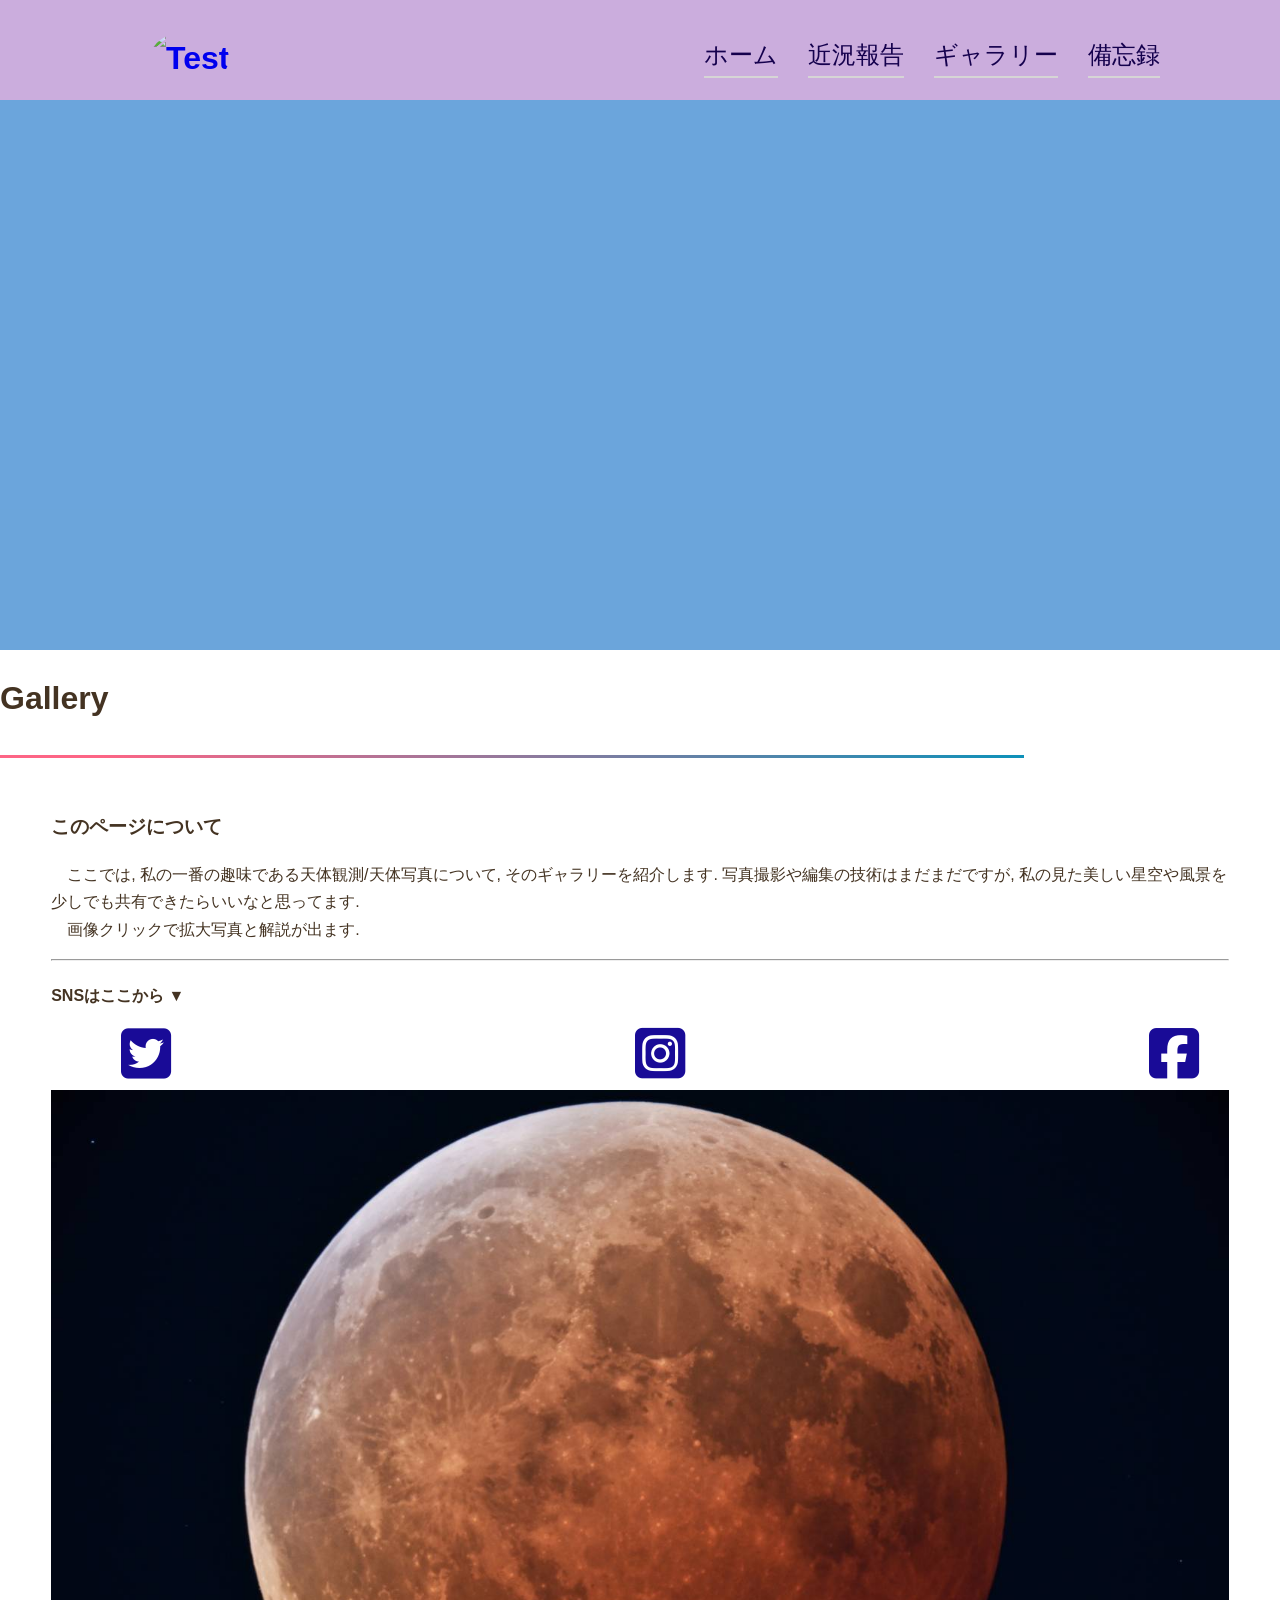
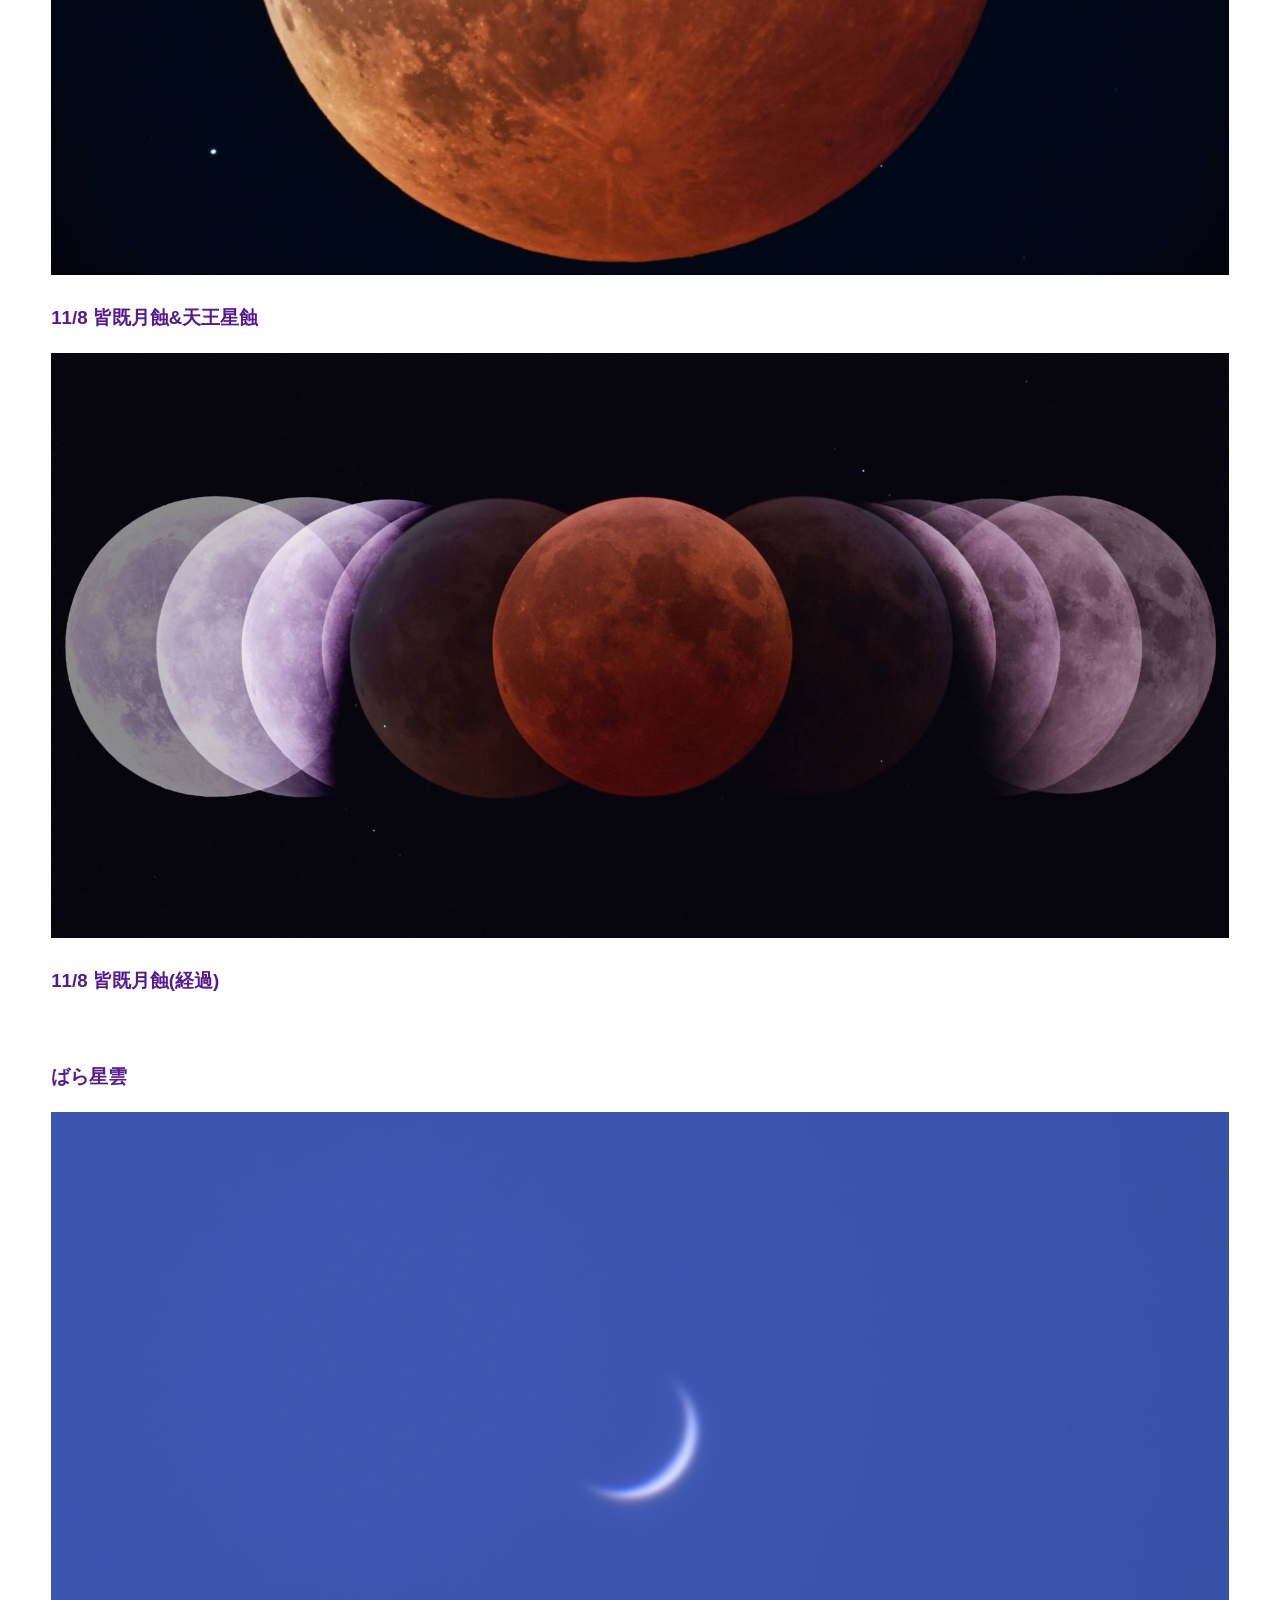
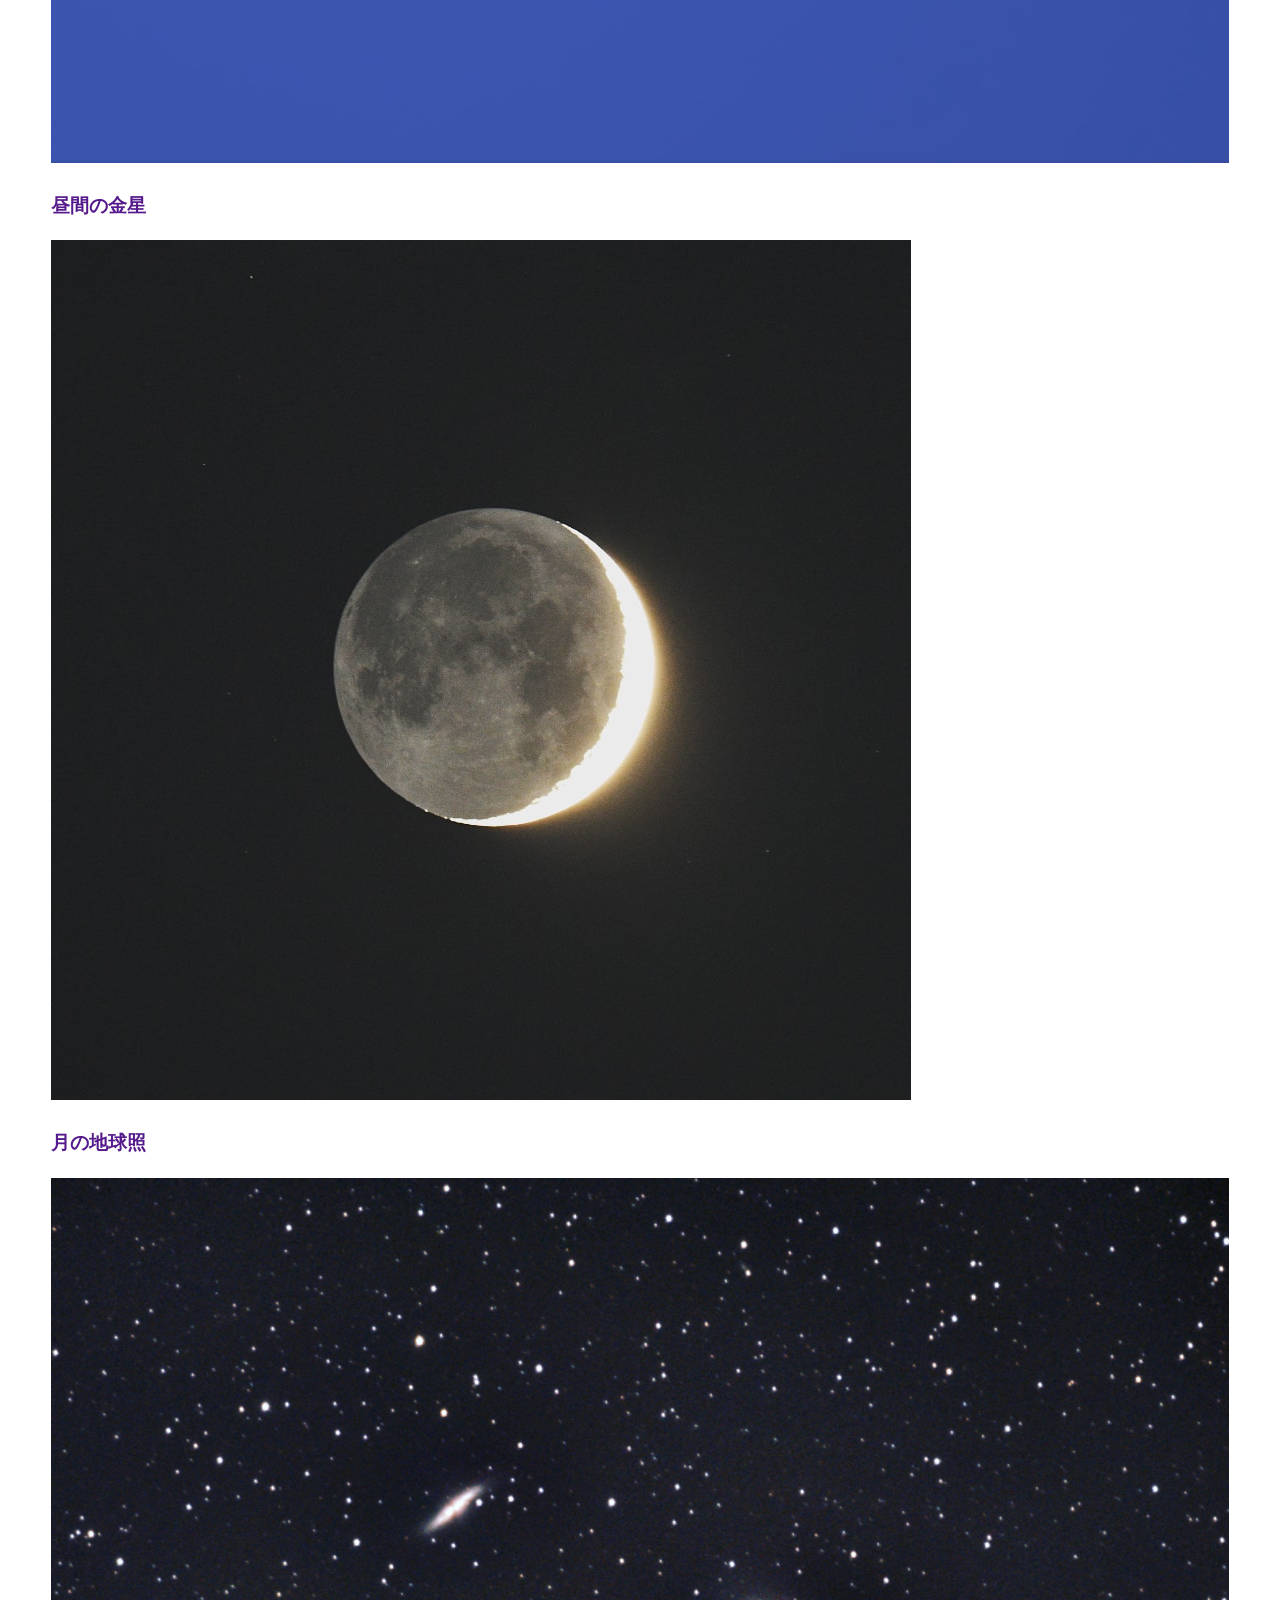
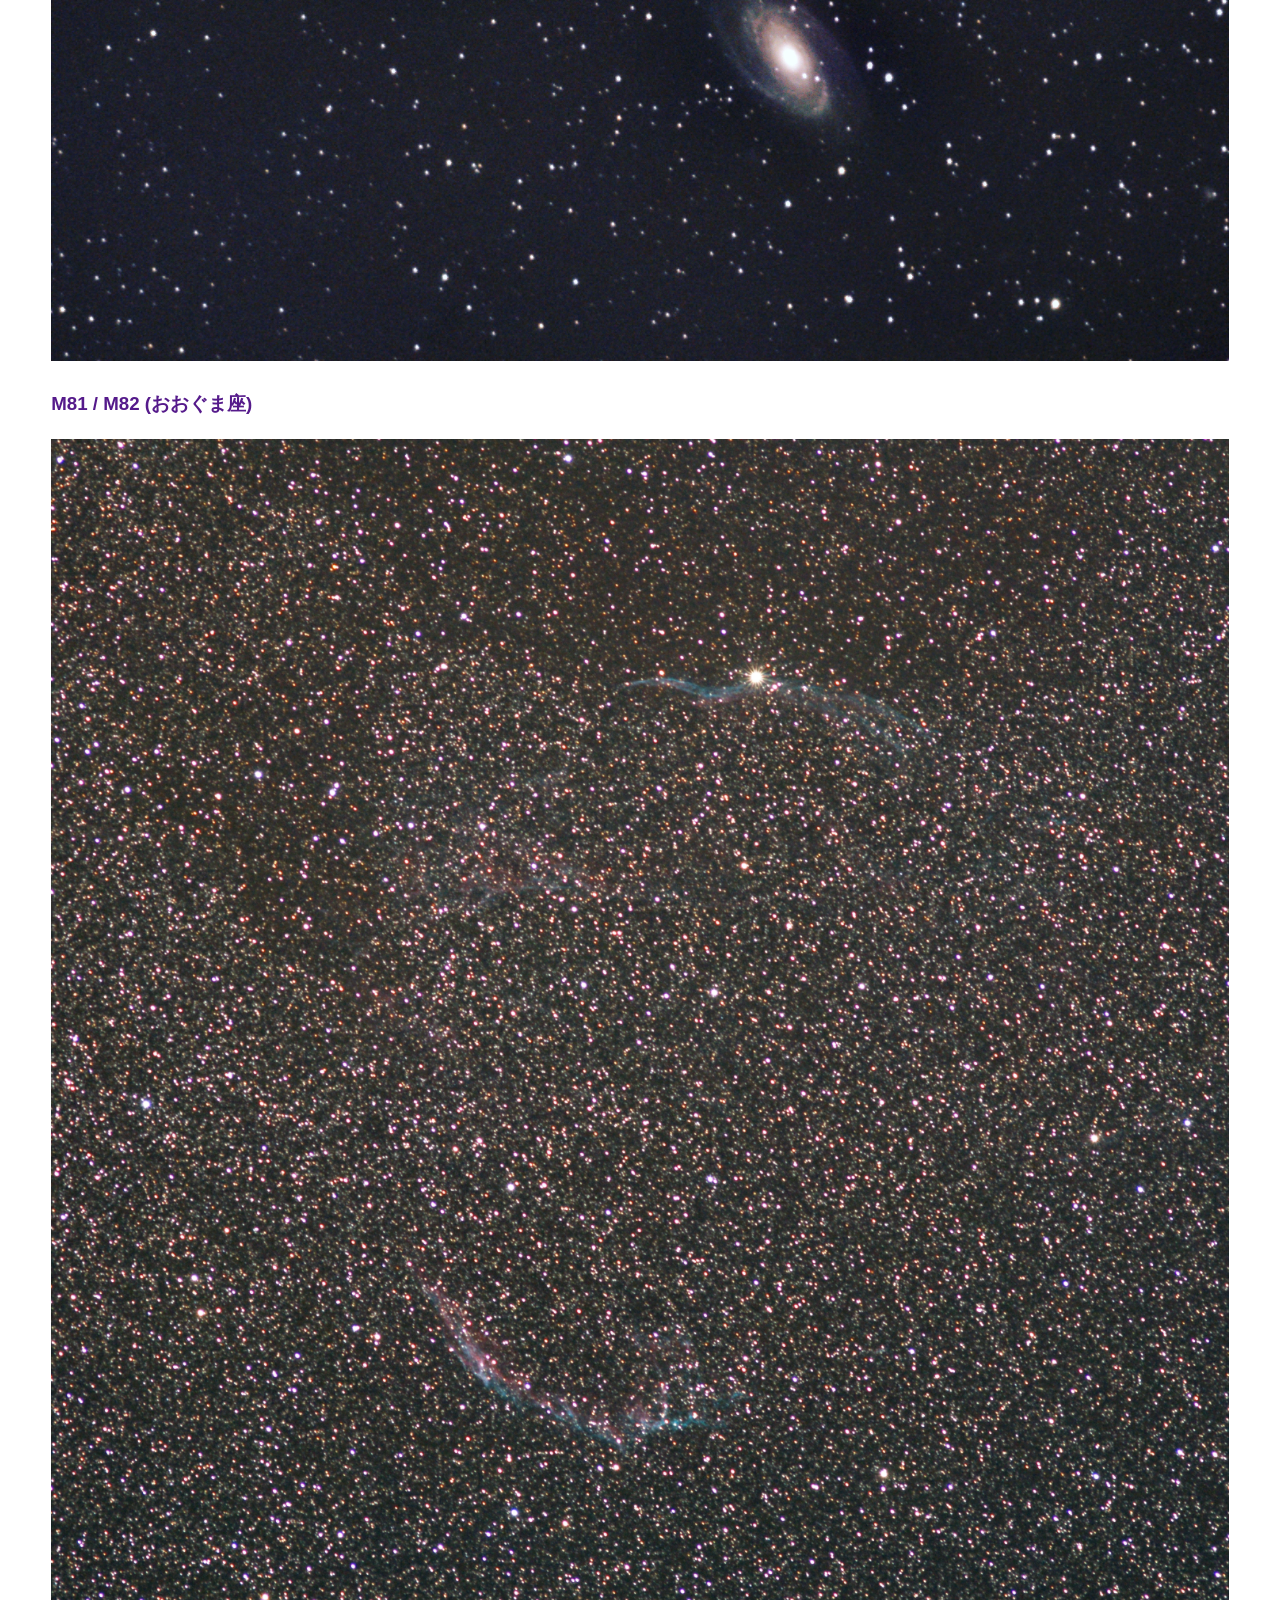
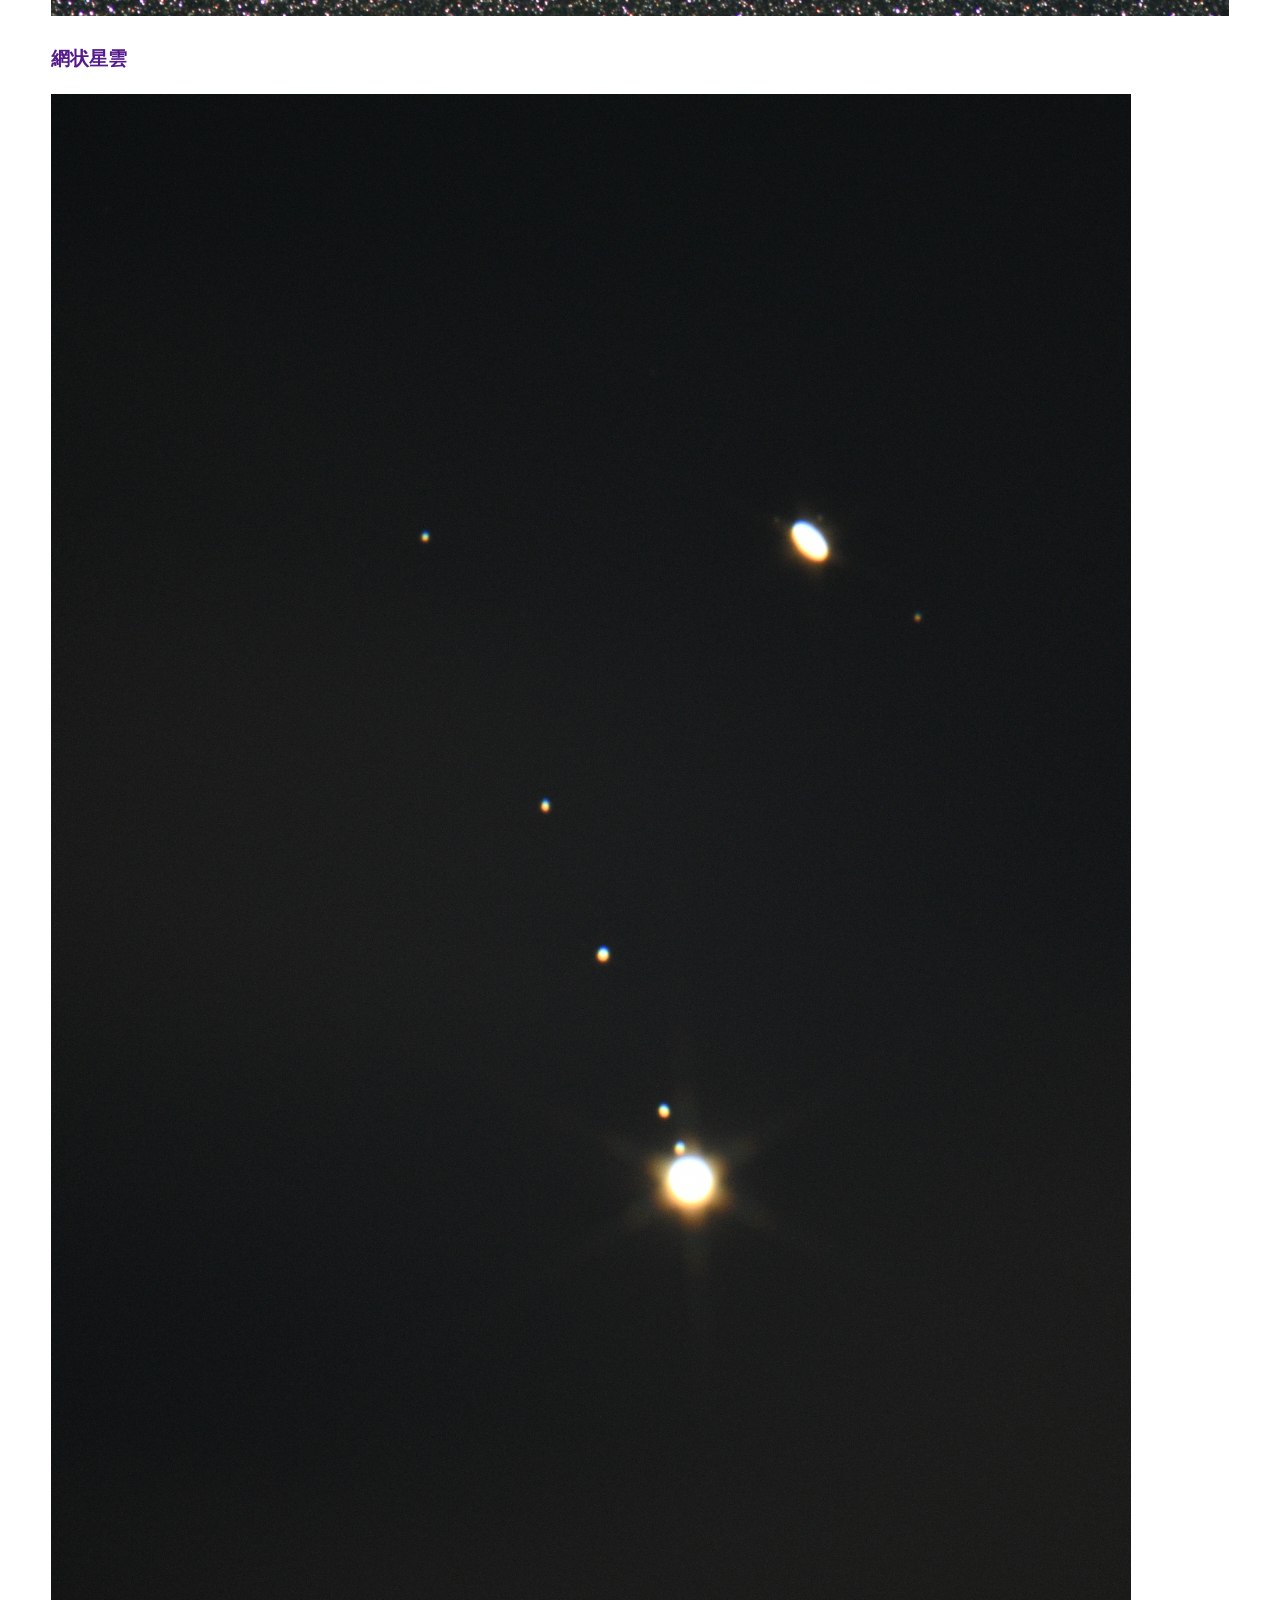
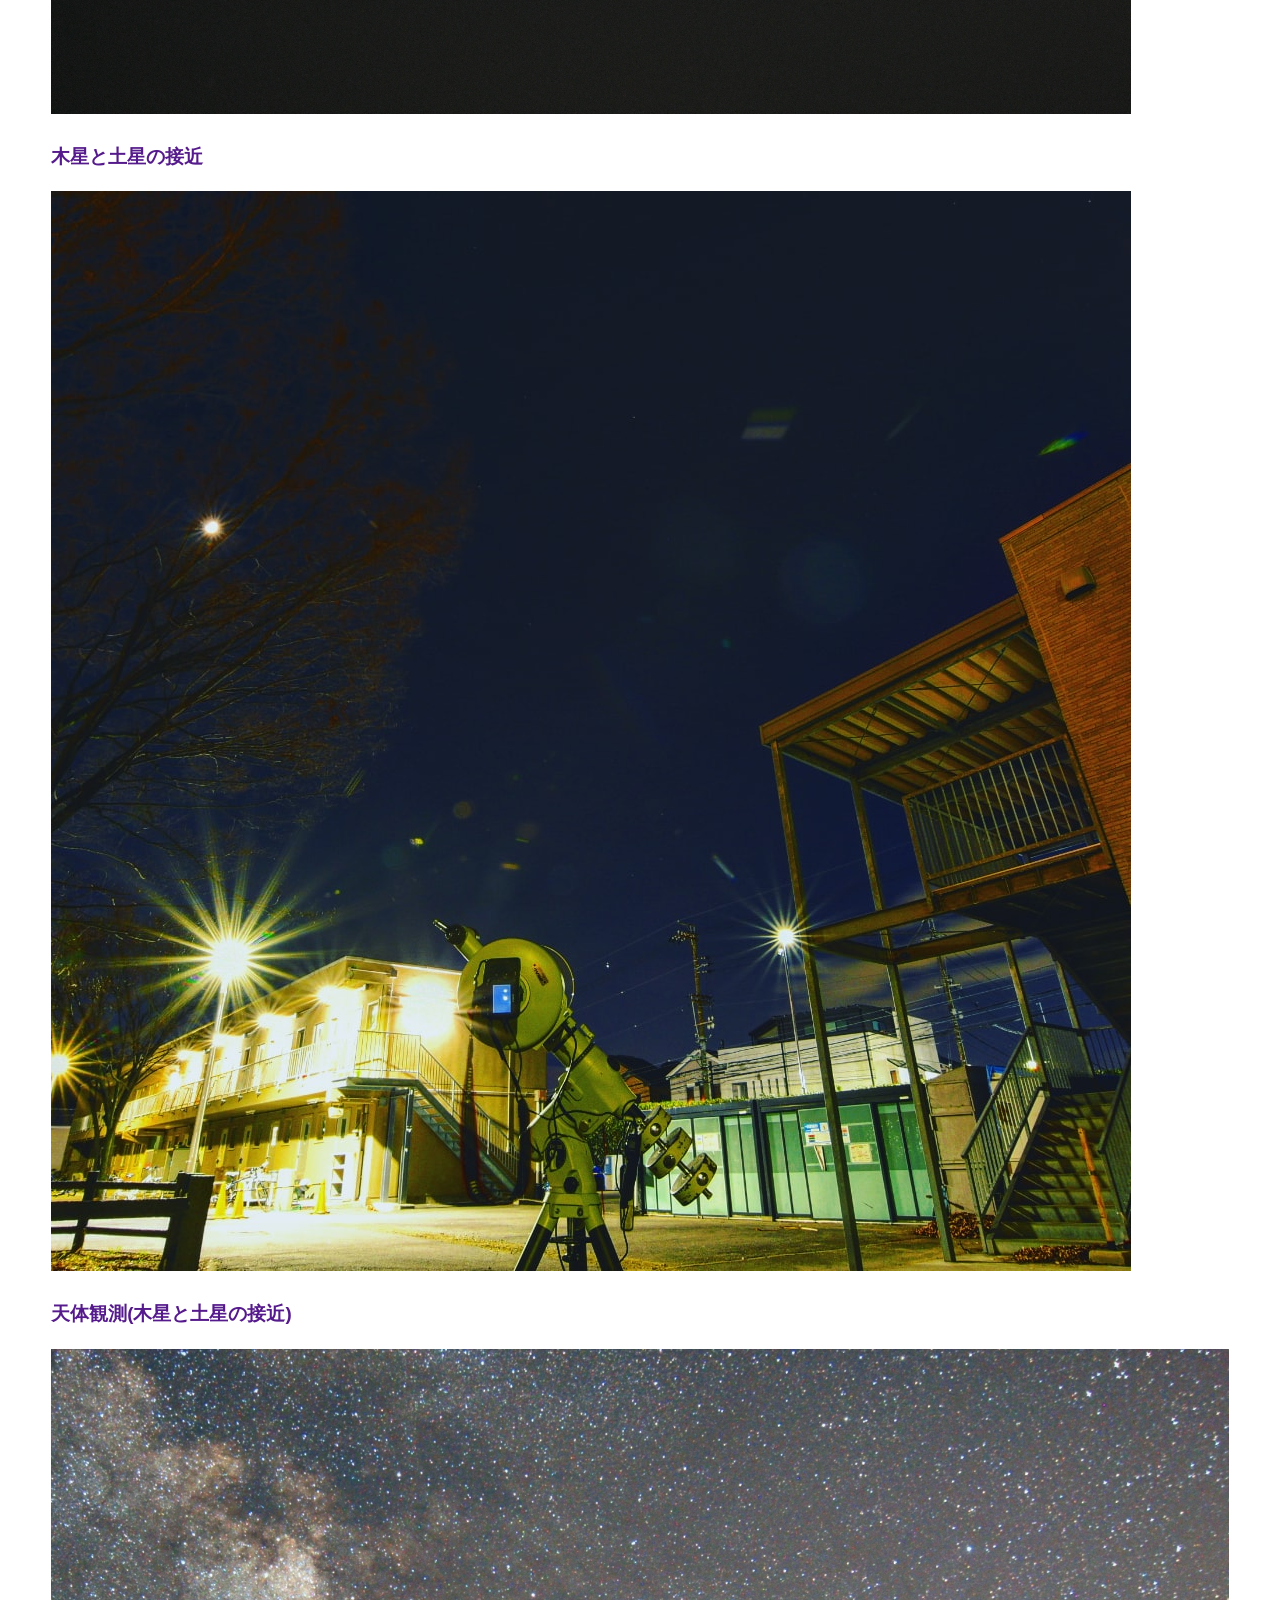
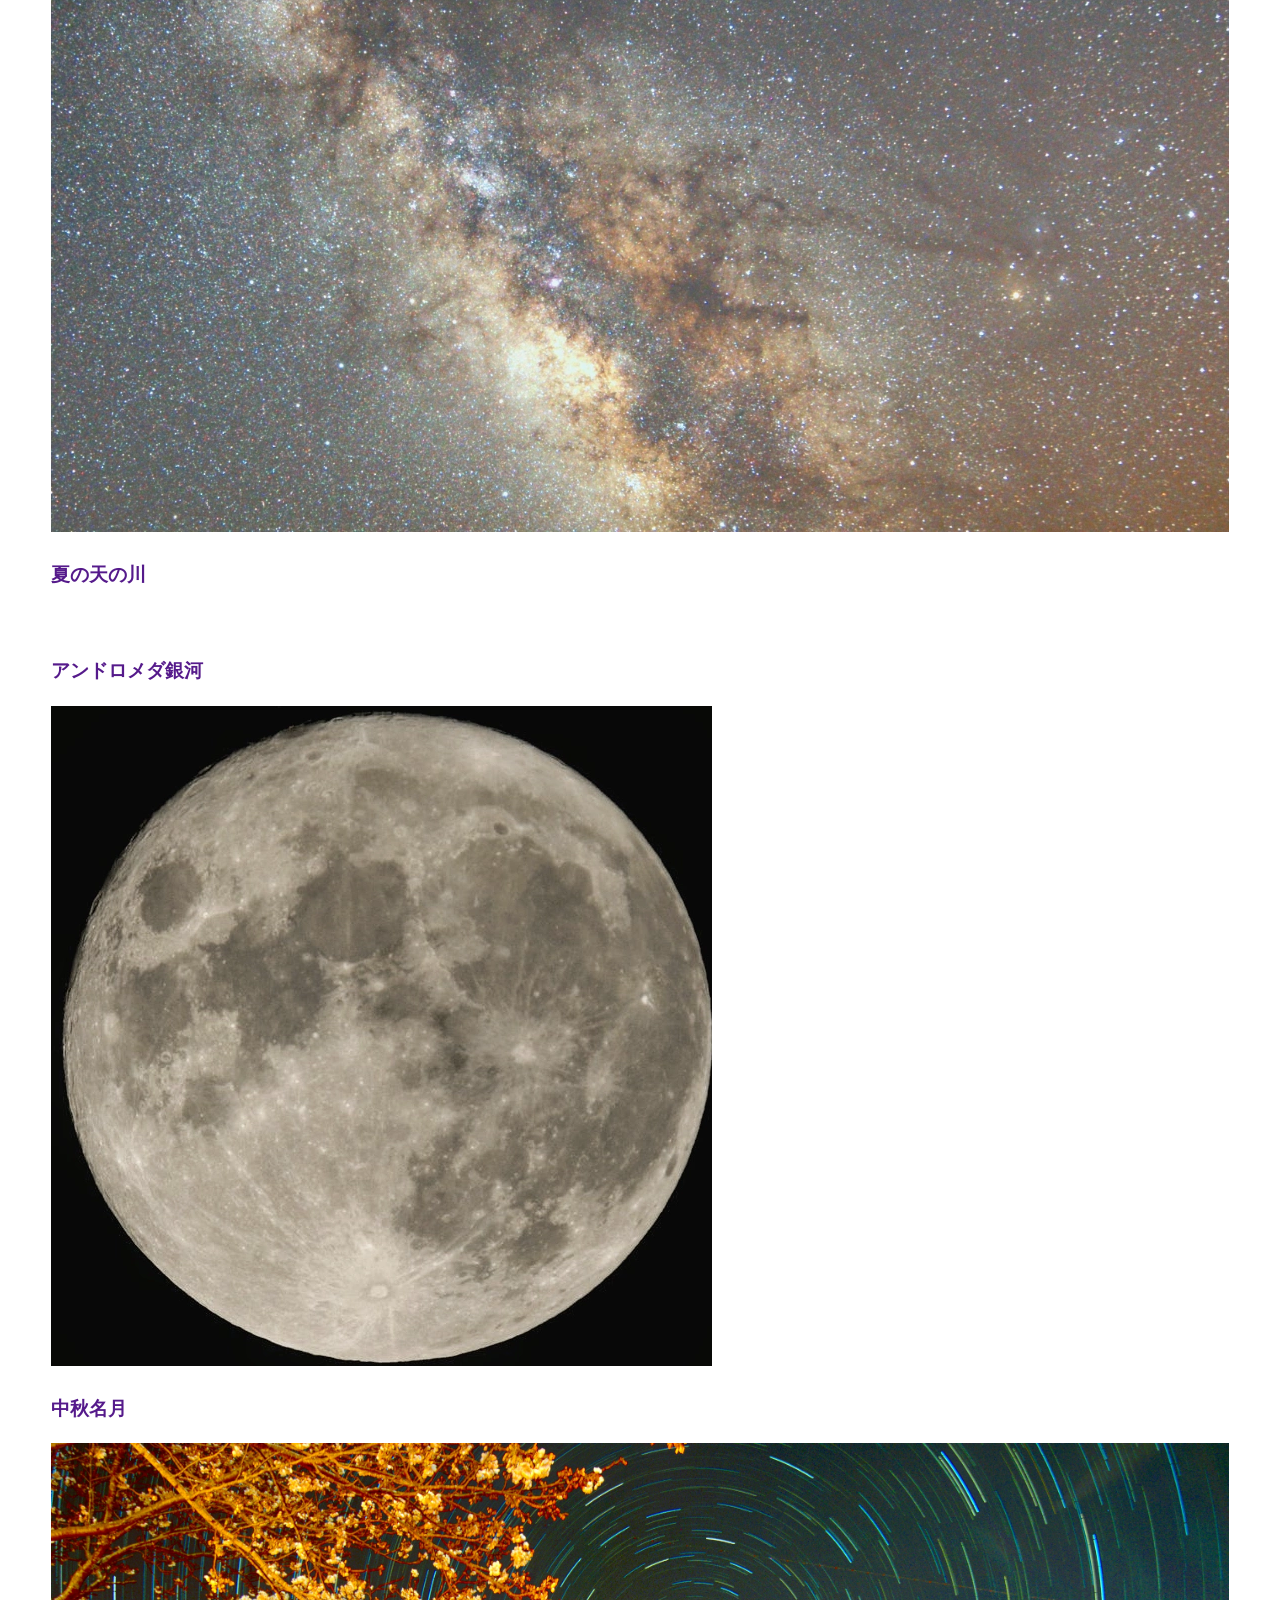
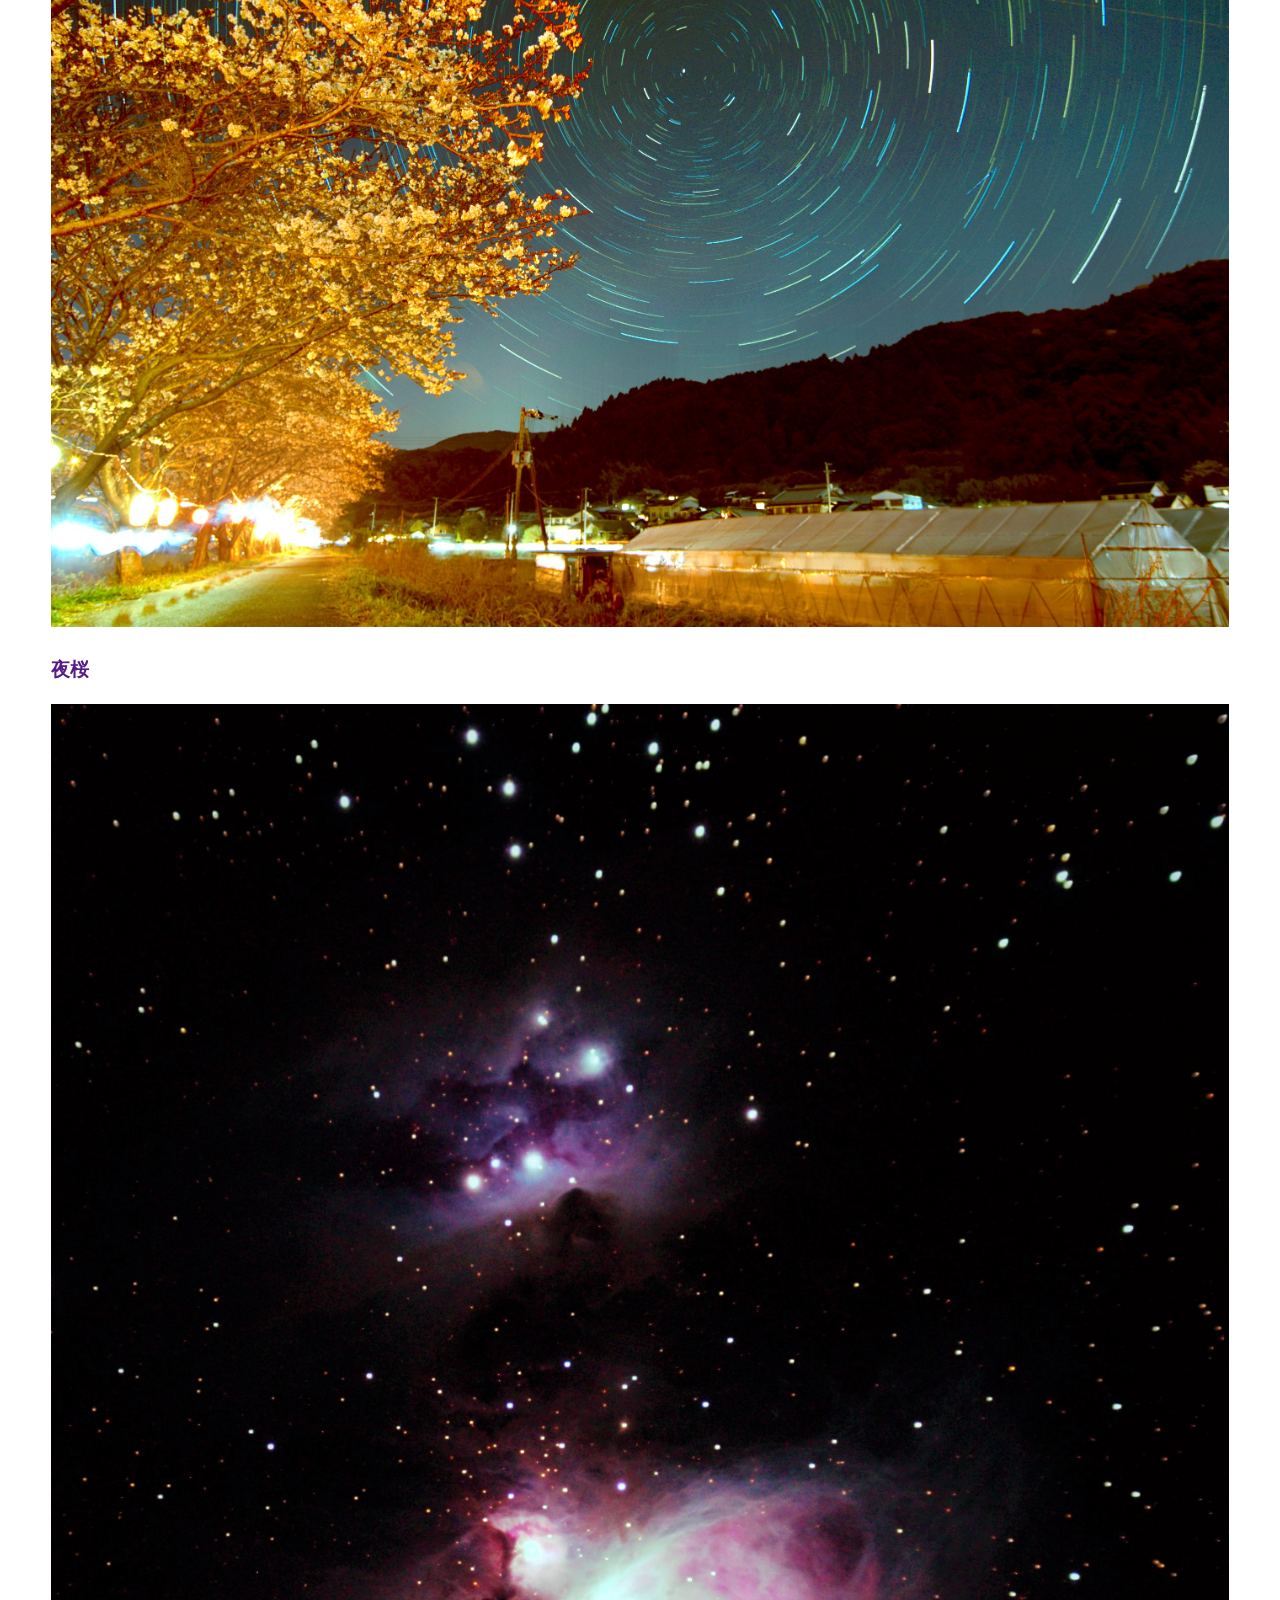
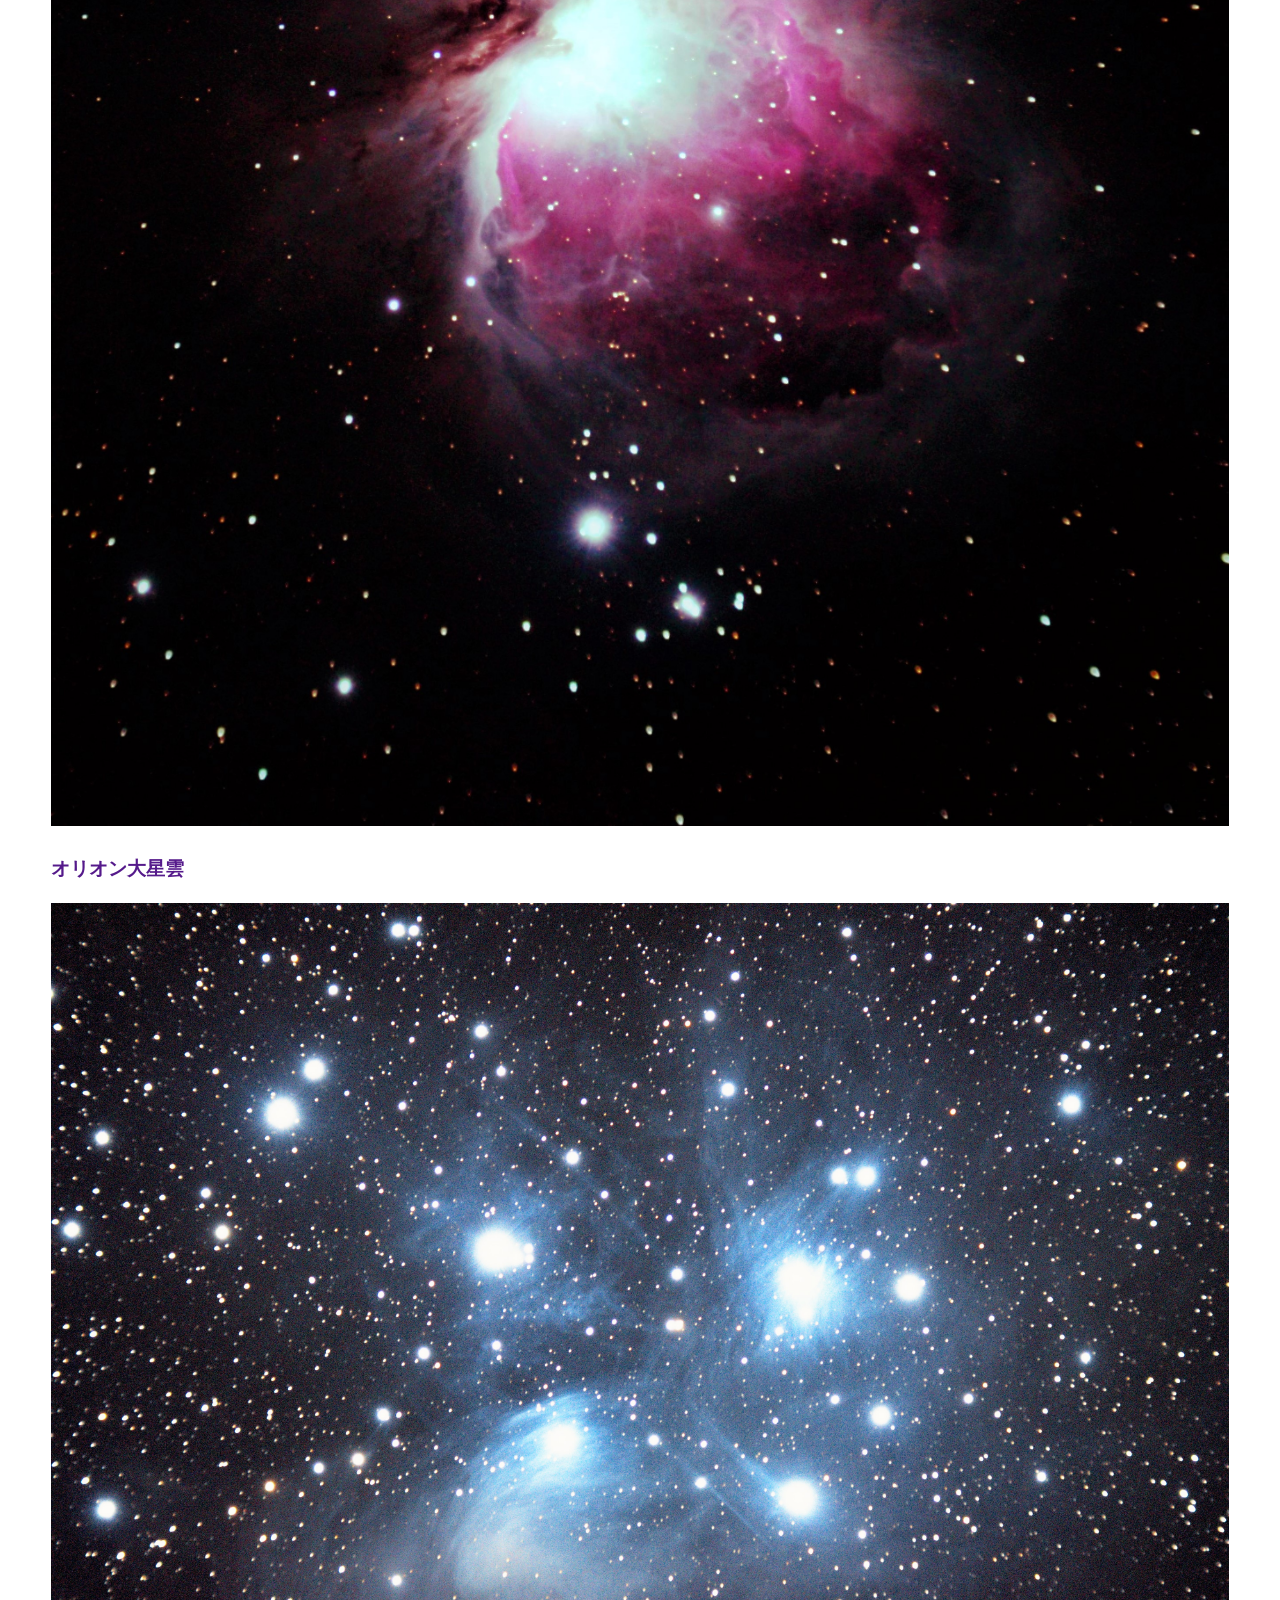
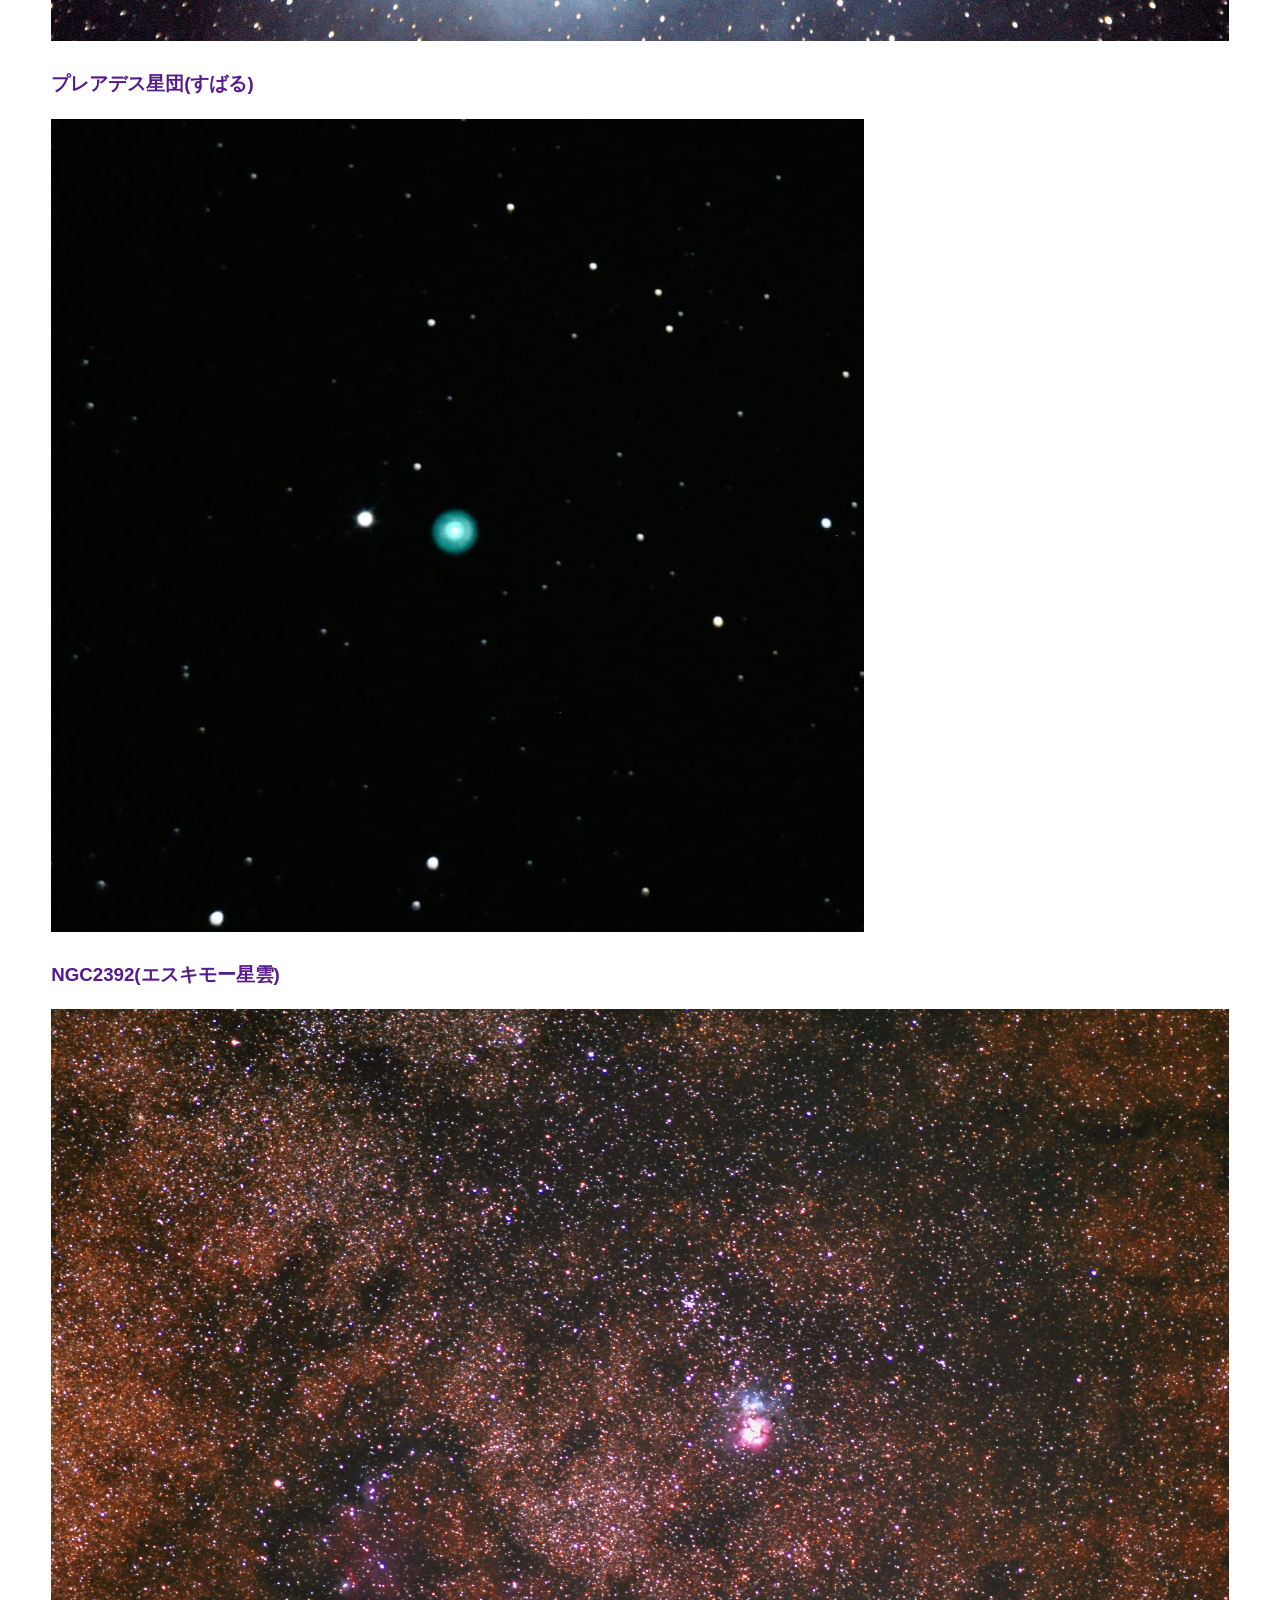
==== Astrophoto.html @ 080f84ea "Create Astrophoto.html" ====
<!--Document Typeを指定-->
<!DOCTYPE html> 
<!--言語の指定-日本語-->
<html lang="ja">
<head>
    <meta charset="utf-8">        <!--文字コード-->
    <title>Test news page</title>  <!--タイトル-->
    <meta name="description" content="ウェブページ作成の練習">
    <meta name="viewport" content="width=device-width, initial-scale=1">  <!--レスポンシブ対応-->

    <!--javascript-->
    <script src="https://code.jquery.com/jquery-3.5.1.min.js" integrity="sha256-9/aliU8dGd2tb6OSsuzixeV4y/faTqgFtohetphbbj0=" crossorigin="anonymous"></script>
    <link rel="stylesheet" href="https://unpkg.com/swiper@7/swiper-bundle.min.css" />

    <!--CSS-->
    <link rel="stylesheet" href="https://unpkg.com/ress/dist/ress.min.css">              <!--ress.cssの指定-->
    <link href="https://fonts.googleapis.com/css?family=Philosopher" rel="stylesheet">   <!--Google Fontsの指定-->
    <link href="Astrophoto.css" rel="stylesheet">                                              <!--CSSの指定-->
    
    <!--Font Awesome-->
    <link rel="stylesheet" href="https://cdnjs.cloudflare.com/ajax/libs/font-awesome/6.4.0/css/all.min.css">
    
    <!--以下, クリックでの画像拡大に関する設定-->
    <link href="https://cdnjs.cloudflare.com/ajax/libs/lightbox2/2.7.1/css/lightbox.css" rel="stylesheet">
    <script src="https://ajax.googleapis.com/ajax/libs/jquery/3.1.1/jquery.min.js"></script>
    <script src="https://cdnjs.cloudflare.com/ajax/libs/lightbox2/2.7.1/js/lightbox.min.js" type="text/javascript"></script>
    <script src="https://code.jquery.com/jquery-3.5.1.min.js" integrity="sha256-9/aliU8dGd2tb6OSsuzixeV4y/faTqgFtohetphbbj0=" crossorigin="anonymous"></script>
</head>


<body>
    <!--Javascriptの読み込み-->
    <script src="Astrophoto.js"></script>
    <script src="https://unpkg.com/swiper@7/swiper-bundle.min.js"></script>

    <!--ヘッダー-->
    <header class="page-header">
        <h1> <!--h1にロゴを配置-->
            <a href="index.html"><img class="icon" src="images/icon.jpg" alt="Test"></a>
        </h1>
        <nav> <!--ナビゲーションメニュー-->
            <ul class="main-nav">
                <li><a href="Introduce.html">ホーム</a></li>
                <li><a href="News.html">近況報告</a></li>
                <li><a href="#">ギャラリー</a></li>
                <li><a href="Physics.html">備忘録</b></a></li>
            </ul>
        </nav>
    </header>
    <!--トップ画像-->

    <div id="top">
        <div class="slide">
            <img class="slide-item" src="images/news/eclips_2.jpg" alt="">
            <img class="slide-item" src="images/Astrophoto/milkyway.jpg" alt="">
            <img class="slide-item" src="images/Astrophoto/andromeda.jpg" alt="">
            <img class="slide-item" src="images/Astrophoto/rose.jpg" alt="">
            <img class="slide-item" src="images/Astrophoto/h-chi.jpg" alt="">
        </div>
    </div>
    <div class="top-sentence">
        <h1 class="page-title">Gallery</h1>
        <hr class="top-underline">
    </div>


    <!--=========================画像のブロック配列==========================-->
    <div class="grid wrapper">
        <div class="gallery-intro">
            <h3 class="gallery-intro-title">このページについて</h3>
            <p>
                　ここでは, 私の一番の趣味である天体観測/天体写真について, そのギャラリーを紹介します. 
                写真撮影や編集の技術はまだまだですが, 私の見た美しい星空や風景を少しでも共有できたらいいなと思ってます. <br>
                　画像クリックで拡大写真と解説が出ます.
            </p>
            <hr>
            <h4>SNSはここから ▼</h4>
            <div class="sns-box">
                <ul class="sns">
                    <li><a href="https://twitter.com/ximu_astro"><i class="fa-brands fa-square-twitter fa-2xl"></i></a></li>
                    <li><a href="https://www.instagram.com/stellar_ximu/"><i class="fa-brands fa-square-instagram fa-2xl"></i></a></li>
                    <li><a href="https://www.facebook.com/people/%E7%B4%B0%E6%9C%A8%E9%9B%84%E7%99%BB/pfbid031MSQ3cSANfCX8r9AL42HKnkDZCUiAMAFLzFpMLHeNbxrv13t22sTE4zRfmjBqMmzl/"><i class="fa-brands fa-square-facebook fa-2xl"></i></a></li>
                </ul>
            </div>
        </div>



        <!--No.20-->
        <div class="content">
            <a class="js-modal-open" href="" data-target="modal20">
                <div class="item">
                    <div class="image_mouseover_1">
                        <img src="images/news/eclips_1.jpg" alt="">
                    </div>
                    <h3>11/8 皆既月蝕&天王星蝕</h3>
                </div>
            </a>
        </div>

        <!--No.19-->
        <div class="content">
            <a class="js-modal-open" href="" data-target="modal19">
                <div class="item">
                    <div class="image_mouseover_1">
                        <img src="images/news/eclips_2.jpg" alt="">
                    </div>
                    <h3>11/8 皆既月蝕(経過)</h3>
                </div>
            </a>
        </div>

        <!--No.18-->
        <div class="content">
            <a class="js-modal-open" href="" data-target="modal18">
                <div class="item">
                    <div class="image_mouseover_1">
                        <img src="images/Astrophoto/rose.jpg" alt="">
                    </div>
                    <h3>ばら星雲</h3>
                </div>
            </a>
        </div>

        <!--No.17-->
        <div class="content">
            <a class="js-modal-open" href="" data-target="modal17">
                <div class="item">
                    <div class="image_mouseover_1">
                        <img src="images/Astrophoto/venus.jpg" alt="">
                    </div>
                    <h3>昼間の金星</h3>
                </div>
            </a>
        </div>

        <!--NO.16-->
        <div class="content">
            <a class="js-modal-open" href="" data-target="modal16">
                <div class="item">
                    <div class="image_mouseover_1">
                        <img src="images/Astrophoto/moon_1.jpg" alt="">
                    </div>
                    <h3>月の地球照</h3>
                </div>
            </a>
        </div>

        <!--No.15-->
        <div class="content">
            <a class="js-modal-open" href="" data-target="modal15">
                <div class="item">
                    <div class="image_mouseover_1">
                        <img src="images/Astrophoto/m81_82.jpg" alt="">
                    </div>
                    <h3>M81 / M82 (おおぐま座)</h3>
                </div>
            </a>
        </div>   

        <!--No.14-->
        <div class="content">
            <a class="js-modal-open" href="" data-target="modal14">
                <div class="item">
                    <div class="image_mouseover_1">
                        <img src="images/Astrophoto/ami.jpg" alt="">
                    </div>
                    <h3>網状星雲</h3>
                </div>
            </a>
        </div>

        <!--No.13-->
        <div class="content">
            <a class="js-modal-open" href="" data-target="modal13">
                <div class="item">
                    <div class="image_mouseover_1">
                        <img src="images/Astrophoto/jupiter_and_saturn.JPG" alt="">
                    </div>
                    <h3>木星と土星の接近</h3>
                </div>
            </a>
        </div>   

        <!--No.12-->
        <div class="content">
            <a class="js-modal-open" href="" data-target="modal12">
                <div class="item">
                    <div class="image_mouseover_1">
                        <img src="images/Astrophoto/stargazing.jpg" alt="">
                    </div>
                    <h3>天体観測(木星と土星の接近)</h3>
                </div>
            </a>
        </div>

        <!--No.11-->
        <div class="content">
            <a class="js-modal-open" href="" data-target="modal11">
                <div class="item">
                    <div class="image_mouseover_1">
                        <img src="images/Astrophoto/milkyway.jpg" alt="">
                    </div>
                    <h3>夏の天の川</h3>
                </div>
            </a>
        </div>   

        <!--No.10-->
        <div class="content">
            <a class="js-modal-open" href="" data-target="modal10">
                <div class="item">
                    <div class="image_mouseover_1">
                        <img src="images/Astrophoto/andromeda.jpg" alt="">
                    </div>
                    <h3>アンドロメダ銀河</h3>
                </div>
            </a>
        </div>

        <!--No.09-->
        <div class="content">
            <a class="js-modal-open" href="" data-target="modal09">
                <div class="item">
                    <div class="image_mouseover_1">
                        <img src="images/Astrophoto/moon_2.jpg" alt="">
                    </div>
                    <h3>中秋名月</h3>
                </div>
            </a>
        </div>

        <!--No.08-->
        <div class="content">
            <a class="js-modal-open" href="" data-target="modal08">
                <div class="item">
                    <div class="image_mouseover_1">
                        <img src="images/Astrophoto/cherry_and_star.jpg" alt="">
                    </div>
                    <h3>夜桜</h3>
                </div>
            </a>
        </div>

        <!--No.07-->
        <div class="content">
            <a class="js-modal-open" href="" data-target="modal07">
                <div class="item">
                    <div class="image_mouseover_1">
                        <img src="images/Astrophoto/nebula.jpg" alt="">
                    </div>
                    <h3>オリオン大星雲</h3>
                </div>
            </a>
        </div>

        <!--No.06-->
        <div class="content">
            <a class="js-modal-open" href="" data-target="modal06">
                <div class="item">
                    <div class="image_mouseover_1">
                        <img src="images/Astrophoto/pleiades.jpg" alt="">
                    </div>
                    <h3>プレアデス星団(すばる)</h3>
                </div>
            </a>
        </div>

        <!--No.05-->
        <div class="content">
            <a class="js-modal-open" href="" data-target="modal05">
                <div class="item">
                    <div class="image_mouseover_1">
                        <img src="images/Astrophoto/ngc2392.jpg" alt="">
                    </div>
                    <h3>NGC2392(エスキモー星雲)</h3>
                </div>
            </a>
        </div>

        <!--No.04-->
        <div class="content">
            <a class="js-modal-open" href="" data-target="modal04">
                <div class="item">
                    <div class="image_mouseover_1">
                        <img src="images/Astrophoto/ngc6530.jpg" alt="">
                    </div>
                    <h3>NGC6530(干潟星雲)</h3>
                </div>
            </a>
        </div>

        <!--No.03-->
        <div class="content">
            <a class="js-modal-open" href="" data-target="modal03">
                <div class="item">
                    <div class="image_mouseover_1">
                        <img src="images/Astrophoto/night_nagoya.jpg" alt="">
                    </div>
                    <h3>名古屋市街の夜景</h3>
                </div>
            </a>
        </div>

        <!--No.02-->
        <div class="content">
            <a class="js-modal-open" href="" data-target="modal02">
                <div class="item">
                    <div class="image_mouseover_1">
                        <img src="images/Astrophoto/big_dipper.jpg" alt="">
                    </div>
                    <h3>沈みゆく北斗七星</h3>
                </div>
            </a>
        </div>

        <!--No.01-->
        <div class="content">
            <a class="js-modal-open" href="" data-target="modal01">
                <div class="item">
                    <div class="image_mouseover_1">
                        <img src="images/Astrophoto/fire_tree.jpg" alt="">
                    </div>
                    <h3>馬頭星雲 / 燃える木星雲</h3>
                </div>
            </a>
        </div>
    </div>
  
    <!--=========================画像のモーダル==========================-->
    <div>
        <!--No.20-->
        <div id="modal20" class="modal js-modal">
            <div class="modal__bg js-modal-close"></div>
            <div class="modal__content">

                <label class="js-modal-close" href="">閉じる✖</label>
                <div class="text">
                    <img src="images/news/eclips_1.jpg" alt="">
                    <div>
                        <h3>11/8 皆既月蝕&天王星蝕</h3>
                        <p>
                            　2022年11月8日に起こった皆既月食ですが, 稀有なことに, 同日同時間帯で天王星蝕も起こりました. 
                            これがそのときの写真なのですが, 皆既蝕中の赤い月の左下に見える青い星が天王星です.
                        </p>
                    </div>
                </div>
            
            </div><!--modal__inner-->
        </div>

        <!--No.19-->
        <div id="modal19" class="modal js-modal">
            <div class="modal__bg js-modal-close"></div>
            <div class="modal__content">

                <label class="js-modal-close" href="">閉じる✖</label>
                <div class="text">
                    <img src="images/news/eclips_2.jpg" alt="">
                    <div>
                        <h3>11/8 皆既月蝕</h3>
                        <p>
                            　2022年11月8日に起こった皆既月食の写真を時間経過に合わせて合成しました. 地球の影の形が綺麗にわかりますね.
                        </p>
                    </div>
                </div>
            
            </div><!--modal__inner-->
        </div>

        <!--No.18-->
        <div id="modal18" class="modal js-modal">
            <div class="modal__bg js-modal-close"></div>
            <div class="modal__content">

                <label class="js-modal-close" href="">閉じる✖</label>
                <div class="text">
                    <img src="images/Astrophoto/rose.jpg" alt="">
                    <div>
                        <h3>バラ星雲</h3>
                        <p>
                            　この星雲は冬の有名な星座であるオリオン座の近くにあります. 具体的には, 
                            オリオン座のベテルギウス・おおいぬ座のシリウス・こいぬ座のプロキオンの構成される冬の大三角の中心付近, 
                            いっかくじゅう座に位置しています. 星雲は淡くて肉眼で見えるのは中心部分にある散開星団のみですが, 
                            写真に撮ってみると, 美しい赤が写ります. <br>
                            　このバラ星雲は, 中心部分に穴が開いたように見えるその形状から, 田中芳樹先生の「銀河英雄伝説」
                            (漫画版)において, 作中に登場するイゼルローン回廊の背景画像のモデルとして使われたりしています.
                        </p>
                    </div>
                </div>
            
            </div><!--modal__inner-->
        </div>

        <!--No.17-->
        <div id="modal17" class="modal js-modal">
            <div class="modal__bg js-modal-close"></div>
            <div class="modal__content">
                <label class="js-modal-close" href="">閉じる✖</label>
                <div class="text">
                    <img src="images/Astrophoto/venus.jpg" alt="">
                    <div>
                        <h3>昼間の金星</h3>
                        <p>
                            　金星は「明けの明星」「宵の明星」として親しまれているほど, 非常に明るく夜空に輝いている. 
                            最も明るく輝くころになった金星は日中でも青空の中に見つけることができる. 
                            この写真はそれを撮影したものである. 
                        </p>
                    </div>
                </div>
            </div>
        </div>

        <!--No.16-->
        <div id="modal16" class="modal js-modal">
            <div class="modal__bg js-modal-close"></div>
            <div class="modal__content">
                <label class="js-modal-close" href="">閉じる✖</label>
                <div class="text">
                    <img src="images/Astrophoto/moon_1.jpg" alt="">
                    <div>
                        <h3>月の地球照</h3>
                        <p>
                            　月は本来, 太陽の光を反射することで輝いて見えているが, 
                            一ヶ月間で数日中, 三日月のときだけ, その影の部分がうっすら見えるといったことを経験した人もいるのではなかろうか？
                            それは, 地球が太陽の光を反射し, その反射光が月を照らしているからである. これを撮影したものがこの写真である. 
                            月の海までくっきりと見えていて非常に興味深い.
                        </p>
                    </div>
                </div>
            </div>
        </div>

        <!--No.15-->
        <div id="modal15" class="modal js-modal">
            <div class="modal__bg js-modal-close"></div>
            <div class="modal__content">
                <label class="js-modal-close" href="">閉じる✖</label>
                <div class="text">
                    <img src="images/Astrophoto/m81_82.jpg" alt="">
                    <div>
                        <h3>M81 / M82</h3>
                        <p>
                            　おおぐま座にある銀河, 500mm程度の焦点距離を持つレンズで撮影したが, 
                            思いのほか明るく綺麗に映った. 右が渦巻銀河M81, 左が不規則銀河M82(葉巻銀河)
                            である. M82内部では非常に活発な星形成が起こっており, そのため, この銀河は「スターバースト銀河」に分類されている.
                        </p>
                    </div>
                </div>
            </div>
        </div>

        <!--No.14-->
        <div id="modal14" class="modal js-modal">
            <div class="modal__bg js-modal-close"></div>
            <div class="modal__content">
                <label class="js-modal-close" href="">閉じる✖</label>
                <div class="text">
                    <img src="images/Astrophoto/ami.jpg" alt="">
                    <div>
                        <h3>網状星雲</h3>
                        <p>
                            　はくちょう座にある超新星残骸. 星がその一生の終わりに起こす大爆発のことを超新星爆発と呼ぶが, 
                            その残骸が超新星残骸である. 非常に淡く, 長時間露光してやっと映る程度である.
                        </p>
                    </div>
                </div>
            </div>
        </div>

        <!--No.13-->
        <div id="modal13" class="modal js-modal">
            <div class="modal__bg js-modal-close"></div>
            <div class="modal__content">
                <label class="js-modal-close" href="">閉じる✖</label>
                <div class="text">
                    <img src="images/Astrophoto/jupiter_and_saturn.JPG" alt="">
                    <div>
                        <h3>木星と土星の接近</h3>
                        <p>
                            　2020年12月中旬に起こった, とても稀有な天文イベント. 
                            木星と土星が非常に近くまで接近したこのイベントでは, 
                            サークル所有の望遠鏡の中でも最も倍率の高いものを用いて撮影に臨んだ. 
                            写真上の楕円形をした光点が土星, 下の光芒の出ている光点が木星である(それぞれの衛星もいくつか写っている). 
                            太陽系内で1, 2の大きさを持つ2惑星が同一視野に見えた感動は今も忘れられない. 
                        </p>
                    </div>
                </div>
            </div>
        </div>

        <!--No.12-->
        <div id="modal12" class="modal js-modal">
            <div class="modal__bg js-modal-close"></div>
            <div class="modal__content">
                <label class="js-modal-close" href="">閉じる✖</label>
                <div class="text">
                    <img src="images/Astrophoto/stargazing.jpg" alt="">
                    <div>
                        <h3>天体観測</h3>
                        <p>
                            　土星と木星の最接近を観測した時の観測風景です. 
                            望遠鏡は高橋製作所のμ-250望遠鏡です. 
                        </p>
                    </div>
                </div>
            </div>
        </div>

        <!--No.11-->
        <div id="modal11" class="modal js-modal">
            <div class="modal__bg js-modal-close"></div>
            <div class="modal__content">
                <label class="js-modal-close" href="">閉じる✖</label>
                <div class="text">
                    <img src="images/Astrophoto/milkyway.jpg" alt="">
                    <div>
                        <h3>夏の天の川</h3>
                        <p>
                            　天の川が見れるのは夏か冬かのどちらかですが, 圧倒的に夏の天の川の方が美しい. 
                            それは, 見ている方向が銀河系の中心方向であり, 天の川もそれに合わせて大きく太く流れている. 
                            暗い場所に行けば, 肉眼でもその存在が認識できるが, カメラを通して見た天の川は, 
                            息をのむほど美しい.
                        </p>
                    </div>
                </div>
            </div>
        </div>

        <!--No.10-->
        <div id="modal10" class="modal js-modal">
            <div class="modal__bg js-modal-close"></div>
            <div class="modal__content">
                <label class="js-modal-close" href="">閉じる✖</label>
                <div class="text">
                    <img src="images/Astrophoto/andromeda.jpg" alt="">
                    <div>
                        <h3>アンドロメダ銀河</h3>
                        <p>
                            　北半球から見れる銀河の中では最も明るく見える. 肉眼でもその存在は容易にわかり, 
                            望遠鏡を使うと, 淡い楕円体として認識できます. <br>
                            　アンドロメダ銀河は我々の住む銀河系からして隣の銀河で, 
                            お互いの重力によって引きつけ合っています. そのため, 遠い遠い未来には, 
                            これら2つの銀河は合体すると考えられており, 時期尚早すぎながらも, 合体後の銀河の名前も考えられています. 
                            名前を安直につなげて「ミルコメダ(Milkomeda)銀河」や「ミルクドロメダ(Milkdromeda)銀河」と呼ばれます.
                        </p>
                    </div>
                </div>
            </div>
        </div>

        <!--No.09-->
        <div id="modal09" class="modal js-modal">
            <div class="modal__bg js-modal-close"></div>
            <div class="modal__content">
                <label class="js-modal-close" href="">閉じる✖</label>
                <div class="text">
                    <img src="images/Astrophoto/moon_2.jpg" alt="">
                    <div>
                        <h3>中秋名月</h3>
                        <p>
                            　日本人にとって月は昔から特別な存在. 高倍率で撮影した月は, 
                            クレーターや海が綺麗に映っていました.
                        </p>
                    </div>
                </div>
            </div>
        </div>

        <!--No.08-->
        <div id="modal08" class="modal js-modal">
            <div class="modal__bg js-modal-close"></div>
            <div class="modal__content">
                <label class="js-modal-close" href="">閉じる✖</label>
                <div class="text">
                    <img src="images/Astrophoto/cherry_and_star.jpg" alt="">
                    <div>
                        <h3>夜桜</h3>
                        <p>
                            　地元高知で撮影したものです. 桜並木と星々の日周運動を比較明合成で編集しました.
                        </p>
                    </div>
                </div>
            </div>
        </div>

        <!--No.07-->
        <div id="modal07" class="modal js-modal">
            <div class="modal__bg js-modal-close"></div>
            <div class="modal__content">
                <label class="js-modal-close" href="">閉じる✖</label>
                <div class="text">
                    <img src="images/Astrophoto/nebula.jpg" alt="">
                    <div>
                        <h3>オリオン大星雲</h3>
                        <p>
                            　勇者オリオンの剣のあたりに輝く, 有名な大散光星雲です. 
                            眼視で観察しても写真に撮影しても, どんな口径でもすばらしい美しさを見せてくれます. 
                            メシエは1771年に, 蝶あるいは鳥が羽を広げたような姿とトラペジウムをスケッチに残しています. 
                            明るい天体なので, 望遠鏡が発明される以前から存在は知られていました. 
                            活発な星生成活動が行われていて, トラペジウムなどの星の紫外線によって水素ガスが電離して光る水素電離領域(HII領域)です. <br>
                            　望遠鏡での観測は, 口径が大きいほど周囲の淡い光芒の部分が見えてきてすばらしくなります. 
                            羽を広げたような姿という印象は共通していますが, 人によって蝶, 鳥, 白鳥, 
                            こうもりなどいろいろな動物をあげます. 都会地でも双眼鏡で存在がわかります. 倍率15倍を超え, 
                            かつ口径が10cm以上の双眼鏡では, 微妙な光の筋が乱れるさまが見え, 息を呑むような美しさとなります.
                        </p>
                    </div>
                </div>
            </div>
        </div>

        <!--No.06-->
        <div id="modal06" class="modal js-modal">
            <div class="modal__bg js-modal-close"></div>
            <div class="modal__content">
                <label class="js-modal-close" href="">閉じる✖</label>
                <div class="text">
                    <img src="images/Astrophoto/pleiades.jpg" alt="">
                    <div>
                        <h3>プレアデス星団(すばる)</h3>
                        <p>
                            　この天体は冬に見える星座, おうし座の背中に位置しています. 
                            プレアデス星団は最も有名な天体, 散開星団のひとつで, 太古の昔より, 
                            数多の星図に描かれてきました. 日本ではすばるの和名で知られ, 枕草子から某有名自動車会社名として登場します. <br>
                            　肉眼では6, 7個の恒星の集団として見ることができます. カメラで撮影すると, 
                            その星団の背景に淡い青の星雲があることが分かります. これはメローペ星雲という名前で呼ばれています.
                        </p>
                    </div>
                </div>
            </div>
        </div>

        <!--No.05-->
        <div id="modal05" class="modal js-modal">
            <div class="modal__bg js-modal-close"></div>
            <div class="modal__content">
                <label class="js-modal-close" href="">閉じる✖</label>
                <div class="text">
                    <img src="images/Astrophoto/ngc2392.jpg" alt="">
                    <div>
                        <h3>NGC2392(エスキモー星雲)</h3>
                        <p>
                            　ふたご座にある惑星状星雲であるエスキモー星雲は, この写真では分かりにくいですが, 
                            イヌイットの伝統民族衣装であるエスキモーに似たその形状から, そう呼ばれるようになりました. 
                            とても地味な星雲で, 望遠鏡による導入でもとても苦労します. そのうえ, 
                            天体の見かけのサイズもとても小さいため, 大型の望遠鏡で見ることをおすすめします.
                        </p>
                    </div>
                </div>
            </div>
        </div>

        <!--No.04-->
        <div id="modal04" class="modal js-modal">
            <div class="modal__bg js-modal-close"></div>
            <div class="modal__content">
                <label class="js-modal-close" href="">閉じる✖</label>
                <div class="text">
                    <img src="images/Astrophoto/ngc6530.jpg" alt="">
                    <div>
                        <h3>NGC6530(干潟星雲)</h3>
                        <p>
                            　天の川の中心方向, いて座とさそり座の中間付近に位置する干潟星雲. 
                            天の川の真ん中だけあって, 後ろの星が桁違いに多く見えています.
                            この写真は中心付近に2つの散光星雲が写っています. 中央やや右上の三裂星雲と中央やや左下の干潟星雲です. 
                            三裂星雲はさらに高倍率で撮影すると, 美しい青と赤のコントラストが見えます.  
                        </p>
                    </div>
                </div>
            </div>
        </div>

        <!--No.03-->
        <div id="modal03" class="modal js-modal">
            <div class="modal__bg js-modal-close"></div>
            <div class="modal__content">
                <label class="js-modal-close" href="">閉じる✖</label>
                <div class="text">
                    <img src="images/Astrophoto/night_nagoya.jpg" alt="">
                    <div>
                        <h3>名古屋市街の夜景</h3>
                        <p>
                            　私の通う名古屋大学から望んだ名古屋中心市街の夜景です. 
                        </p>
                    </div>
                </div>
            </div>
        </div>

        <!--No.02-->
        <div id="modal02" class="modal js-modal">
            <div class="modal__bg js-modal-close"></div>
            <div class="modal__content">
                <label class="js-modal-close" href="">閉じる✖</label>
                <div class="text">
                    <img src="images/Astrophoto/big_dipper.jpg" alt="">
                    <div>
                        <h3>沈みゆく北斗七星</h3>
                        <p>
                            　北斗七星は, ほとんどの方が聞いたことのある名前だと思います. 北斗七星はおおぐま座という星座の一部で, 
                            北極星を見つけるめあてにもよく使われます. 冬の終わりごろから見え始め, 夏の終わりごろまで天に輝いています. 
                            2等星や3等星から構成され, 街明かりの中でも簡単に見つけることができるでしょう. <br>
                            　この写真は故郷高知を代表する星の観測スポット, 四国カルスト天狗高原で撮影したものです. 
                            天狗高原は近くに街明かりは一切なく, 肉眼でも素晴らしい天の川を望めるほどです. 
                            この, 高知県が誇る最高の天体観測スポットを一度訪れてみてはいかがでしょうか？
                        </p>
                    </div>
                </div>
            </div>
        </div>

        <!--No.01-->
        <div id="modal01" class="modal js-modal">
            <div class="modal__bg js-modal-close"></div>
            <div class="modal__content">

                <label class="js-modal-close" href="">閉じる✖</label>
                <div class="text">
                    <img src="images/Astrophoto/fire_tree.jpg" alt="">
                    <div>
                        <h3>燃える木・馬頭星雲</h3>
                        <p>
                            　この星雲は冬でもっとも有名な星座, オリオン座の真ん中の三つ星付近に位置しています. 
                            正立でオリオン座を見たとき, 三つ星は右から, ミンタカ, アルニラム, アルニタクという名前がついています. <br>
                            　この写真の中央やや右にある一番明るい星が, そのアルニタクです. アルニタクから見て上に位置しているオレンジ色の星雲が燃える木星雲, 
                            左にある薄い赤と黒のコントラストのある星雲が馬頭星雲です. どちらも散光星雲に分類され, 濃いガス帯の中では恒星の形成が起こっています.
                            燃える木星雲, 馬頭星雲の名前は, どちらもその形状に由来しています. 
                        </p>
                    </div>
                </div>
            </div>
        </div>
    </div>


    <!--トップに戻るボタン-->
    <p id="to-top"><a href="#" class="to-top-button">トップに戻る</a></p>
    
    <!--フッター-->
    <footer>
        <p><small>Presented by @Ximu_astro</small></p>
    </footer>


</body>
---- Astrophoto.css ----
@charset "UTF-8";

/*---------------共通部分---------------*/
html{
    font-size: 100%;
    --top-spacing: 100px;
    scroll-padding-top: var(--top-spacing);
}
body{
    font-family: "Yu Gothic Medium", "游ゴシック Medium", "游ゴシック体", 'Hiragino Kaku Gothic ProN', "ヒラギノ角ゴ Pro W3", sans-serif; /*書体指定*/
    line-height: 1.7;  /*行の高さ指定*/
    color: #432;     /*色指定*/
    margin: 0;
    padding: 0;
}
/*<a>タグ棒線の指定*/
a{
    text-decoration: none;
}
/*画像の指定*/
img{
    max-width: 100%;
}


/*---------------ヘッダーの設定---------------*/
/*ロゴ*/
.icon{
    width: 80px;      /*ロゴの横幅の設定*/
    margin-top: 10px;  /*マージンの設定*/
    margin-left: 30px; /*マージンの設定*/
    border-radius: 50%;/*アイコンを円形に*/
}
/*ナビゲーションメニュー*/
/*メインの設定*/
.main-nav{ 
    display: flex;
    font-size: 1.35rem;
    text-transform: uppercase;
    margin-top: 35px;
    list-style: none;
}
/*ボタンの横並び間隔*/
.main-nav li{
    margin-left: 30px;
    border-bottom: 2px #d6d5d5 solid; /*カテゴリーごとに線分けして表示*/
}
/*ボタンの色*/
.main-nav a{
    font-size: 1.5rem;
    font-weight: 500;
    color: rgb(21, 1, 77);
    position: relative;
    text-decoration: none;
}
.main-nav a::before{
    content: "";
    position: absolute;
    left: 0;
    bottom: -8px;
    width: 100%;
    height: 2px;
    background: rgb(68, 0, 255);
    transform: scale(0, 1);
    transform-origin: left;
    transition: 0.5s;
}
/*ボタンにカーソルを合わせたときの色*/
.main-nav a:hover{
    color: rgb(68, 0, 255);
}
.main-nav a:hover:before{
    transform: scale(1);
}

.page-header{
    display: flex;                  /*横並びの設定*/
    justify-content: space-between; /*両端の設置の設定*/
    padding: 0 120px;               /*余白の設定*/
    position: fixed; /*固定*/
    inset: 0;        /*横幅いっぱい*/
    z-index:10000;   /*最前面*/
    height: 100px;   /*高さ*/ 
    background-color: #ddafddd7;  /*色*/
}
.wrapper{
    max-width: 1300px;    /*横幅最大1100px*/
    margin: 0 auto;       /*中央に配置する指定*/
    padding: 0 4%;        /*スマートフォン向け余白の設定*/
}

/*スライドショーの設定*/
#top{
    position: relative;
}
#top .slide{
    position: relative;
    margin-bottom: 20px;
    width: 100%;
    height: 650px;
    overflow: hidden;
    background-color: #0064c294;
}
@keyframes slideshow{
    0%{
        opacity: 0;
    }
    3%{
        opacity: 1;
    }
    19%{
        opacity: 1
    }
    21%{
        opacity: 0;
    }
    100%{
        opacity: 0;
    }
}
#top .slide img{
    position: absolute;
    top: 50%;
    left: 50%;
    transform: translate(-50%, -50%);
    width: 100%;
    height: auto;
    opacity: 0;
    animation :slideshow 65s linear infinite;
}
#top .slide-item:nth-child(2){
    animation-delay: 13s;
}
#top .slide-item:nth-child(3){
    animation-delay: 26s;
}
#top .slide-item:nth-child(4){
    animation-delay: 39s;
}
#top .slide-item:last-child{
    animation-delay: 52s;
}

/*トップ画像についての設定*/
/*#top{
    background-image: url(images/slideshow/stars.jpg);  
    background-size: cover;          
    background-position: center center; 
    background-blend-mode: hard-light;  
    height: 500px;
    margin-top: 100px;
    min-width: 100vh;                  
    margin-bottom: 15px;
}*/
#top .top-sentence{
    position: absolute; /*配置*/
    background: -webkit-linear-gradient(0deg,#ffffff00, #ffffff40, #ffffff99, #ffffff40, #ffffff00);
    top: 100px;  /*位置*/
    left: 50%; /*位置*/
    width: 90%;
    margin-top: 10%;
    text-align: center;
    -ms-transform: translate(-50%,-50%);
    -webkit-transform: translate(-50%,-50%);
    transform: translate(-50%,-50%);
}
/*==見出しの設定==*/
#top .page-title{
    font-size: 5rem;                    /*フォントサイズ*/
    font-weight: 800;
    font-family: 'Constantia', serif;   /*フォント*/
    color: rgb(188, 255, 255);        /*色*/
    display: inline-block;
    background: -webkit-linear-gradient(30deg,#FD6585,#884daf,#0d91b9); /*グラデーション*/
    -webkit-background-clip: text;
    background-clip: text;
    -webkit-text-fill-color: transparent; /*切り抜き*/
    -webkit-text-stroke: 1px #002ab3;   /*縁取り*/
}
/*見出し下の線*/
.top-underline{
    position: relative;
    display: inline-block;
    -webkit-text-stroke: 1px #002ab3;
    height: 3px;
    border-width: 0;
    background-color: #00bcd4;
    background-image: -webkit-linear-gradient(135deg, #FD6585 10%, #0d91b9 100%);
    background-image: linear-gradient(135deg, #FD6585 10%, #0d91b9 100%);
    width: 80%;
    margin-bottom: 2%;
}
#top p{
    text-align: center;
    font-size: 1.4rem;
    font-weight: bolder;
    color: rgb(52, 23, 80);
    margin-bottom: 10px;
}

/*==記事の設定==*/
.intro-contents{
    display: flex;                    /*横並びの設定*/
    justify-content: space-between;   /*横並びの設定*/
    margin-bottom: 50px;              /*下部余白の設定*/
}
article{
    background: #f3fafa;
    padding: 2% 2%;
    width: 72%;     /*メイン記事の設定*/
    order: 2;
}
aside{
    background: #faf3f3;
    padding: 1% 1%;
    width: 26%;     /*サイドバーの設定*/
    order: 3;
}

.post-info{
    position: relative;  /*相対位置への配置*/
    padding-top: 4px;    
    margin-bottom: 15px;
}

#purpose p{
    padding-bottom: 75px;
}
article hr{
    border: 0;
    height: 1px;
    background-image: -webkit-linear-gradient(left, #f0f0f0, #444343, #f0f0f0);
    background-image: -moz-linear-gradient(left, #f0f0f0, #444343, #f0f0f0);
    background-image: -ms-linear-gradient(left, #f0f0f0, #444343, #f0f0f0);
    background-image: -o-linear-gradient(left, #f0f0f0, #444343, #f0f0f0);
    margin-bottom: 75px;
    margin-top: 50px;
}
/*---------------Introduceの設定---------------*/
.Introduction-title{
    border-left: solid 7.5px #0093D0;
}
.Introduction-title h3{
    padding-left:10px;
    font-family: "Yu Mincho", "YuMincho", serif; /*フォントの指定*/
    font-size: 1.75rem;
}
.Introduction-title h4{
    padding-left:10px;
    font-family: "Times New Roman", serif; /*フォントの指定*/
    font-size: 1rem;
}
.flex-1{
    display: flex;                   /*画像とテキストの横並び指定*/
    justify-content: space-between;  /*配置の設定*/
}
.flex-1>p{
    width: 65%; /*幅の設定*/
    font-size: 1.05rem;
    padding-top: 20px;
    padding-left: 30px;
}
.nebula{
    margin-left: 10px;  /*余白*/
    margin-right: 10px; /*余白*/
    margin-bottom: 30px;
    width: 200px;  /*幅*/
    height: 200px; /*高さ*/
    border-radius: 50%; /*縁の丸み*/
    object-fit: cover;  /*トリミング*/
    border: 12px solid rgba(131, 0, 125, 0.425); /* 半透明の枠線を付加 */
}
.flex-2{
    display: flex;                   /*画像とテキストの横並び指定*/
    justify-content: space-between;  /*配置の設定*/
}
.flex-2>p{
    width: 40%; /*幅の設定*/
    margin-bottom: 7px;
}
.profile{
    position: relative; /*ポジション*/
    margin: 20px 30px;
    width: 220px;  /*幅*/
    height: 220px; /*高さ*/
    border-radius: 50%; /*縁の丸み*/
    object-fit: cover;  /*トリミング*/
    border: 10px solid rgba(0, 52, 131, 0.425); /* 半透明の枠線を付加 */
}

.intro-text h1{
    font-size: 1.75rem;
    font:"arial";
    border-bottom: 2px #d6d5d5 solid; 
    margin-bottom: 10px;
}
.intro-text p{
    font-size: 1.05rem;
    margin-bottom: 7.5px;
    margin-left: 30px;
}
/*=====直近のニュース=====*/
table{
    width: 90%;
    margin: 0 auto;
    border-collapse: separate;
    font-size: 1rem;
    border: 2px solid #5b85b8;
}
table th,
table td{
    padding: 10px;
}
table th {
    background: #5b85b8;
    vertical-align: middle;
    text-align: center;
    width: 100px;
    overflow: visible;
    position: relative;
    color: #fff;
    font-weight: normal;
    font-size: 1.2rem;
}
table th:after {
    left: 100%;
    top: 50%;
    border: solid transparent;
    content: " ";
    height: 0;
    width: 0;
    position: absolute;
    pointer-events: none;
    border-color: rgba(136, 183, 213, 0);
    border-left-color: #5b85b8;
    border-width: 10px;
    margin-top: -10px;
}
table td {
    background: #dee6ecaf;
    width: 360px;
    padding-left: 20px;
}
table h3{
    margin-bottom: 10px;
}
.news-flex{
    display: flex;                   /*画像とテキストの横並び指定*/
    justify-content: space-between;  /*配置の設定*/
}
.news-flex>div{
    width: 60%; /*幅の設定*/
    margin: 10px 15px;
}
table .news-photo{
    margin: 15px 10px;  /*余白*/
    max-width: 150px;  /*幅*/
    max-height: 150px; /*高さ*/
    object-fit: contain;  /*トリミング*/
}

/*ニュースの詳細ボタンの設定*/
a.news-link-button {
	display: block;
	text-align: center;
	text-decoration: none;
	width: 120px;
	margin: auto;
	padding: 3px 10px;
	font-weight: bold;
	border: 2px solid #5b85b8;
	color: #190b97;
	cursor: pointer;
	position: relative;
 	overflow: hidden;
 	z-index: 1;
}
a.news-link-button:before {
	content: "";
	position: absolute;
	left: 0;
	top: 0;
	width: 100%;
	height: 100%;
	background-color: #5b85b8;
	transform: translateX(-100%);
	transition: all .4s;
	z-index: -1;
}
a.news-link-button:hover::before {
	transform: translateX(0);
}
a.news-link-button:hover {
	color: #fff;
}

/*ニュースページに飛ぶボタン*/
.to-news-button{
    margin: 10px 50px 50px 0;
    text-align: right;
}
.to-news-button a{
    background: #eee; /*背景色*/
    border: 1px solid #5b85b8; /*枠線*/
    border-radius: 3px; /*角の丸み*/
    position: relative; /*配置*/
    display: flex;      /*配置*/
    display: inline-block; /*inline-blockの設定*/
    align-items: center;   /*中央寄せ*/
    justify-content: space-around;
    margin: 0 auto;  /*余白*/
    max-width: 200px;/*幅*/
    padding: 5px 50px 5px 15px; /*Padding*/
    color: #1d1d1d;             /*色*/
    transition: 0.3s ease-in-out; /*変化*/
    font-size: 1.1rem;
    font-weight: bold;            /*字体*/
}
.to-news-button a:after {
    content: "";
    position: absolute;
    top: 50%;
    bottom: 0;
    right: 2rem;
    font-size: 90%;
    display: flex;
    justify-content: center;
    align-items: center;
    transition: right 0.3s;
    width: 6px;
    height: 6px;
    border-top: solid 2px currentColor;
    border-right: solid 2px currentColor;
    transform: translateY(-50%) rotate(45deg);
}
.to-news-button a:hover {
    background: #5b85b8;
    color: #FFF;
}
.to-news-button a:hover:after {
    right: 1.4rem;
}
/*SNSリンクについて*/
.sns{
    display: flex;
    font-size: 1.8rem;
    margin: 10px 30px;
    justify-content: space-between;
}
.sns li{
    list-style: none;
}
.sns li:hover{
    animation: shake .5s;
}
.sns a{
    text-decoration: none;
    color: #190b97;
}
@keyframes shake{
    0%{transform: rotate(30deg);}
    20%{transform: rotate(-20deg);}
    40%{transform: rotate(13deg);}
    60%{transform: rotate(-9deg);}
    80%{transform: rotate(5deg);}
}

/*アコーディオンタイトル*/
.title {
    position: relative;/*+マークの位置基準とするためrelative指定*/
    cursor: pointer;
    font-size:1rem;
    font-weight: normal;
    margin-left: 6%;
    padding: 3% 3% 3% 50px;
    transition: all .5s ease;
}
/*アイコンの＋と×*/
.title::before,
.title::after{
    position: absolute;
    content:'';
    width: 15px;
    height: 2px;
    display: inline-block;
    background-color: #333;
    
}
.title::before{
    top:48%;
    left: 15px;
    transform: rotate(0deg); 
}
.title::after{    
    top:48%;
    left: 15px;
    transform: rotate(90deg);

}
/*　closeというクラスがついたら形状変化　*/
.title.close::before{
  transform: rotate(45deg);
}

.title.close::after{
  transform: rotate(-45deg);
}

/*アコーディオンで現れるエリア*/
.box {
    display: none;/*はじめは非表示*/
    background: #f3f3f3;
    margin:0 3% 3% 3%;
    padding: 3%;
}

/*========= レイアウトのためのCSS ===============*/


h2{
    text-align: center;
    margin: 30px 0;
    font-size:1rem;
}










/*自己紹介のリンクについて*/
.link{ 
    display: flex;
    font-size: 1.35rem;
    text-transform: uppercase;
    margin-bottom: 40px;
    list-style: none;
    text-align: center;
    justify-content: center;
}
.link li{
    margin-right: 15px;
}
/*ボタンの設定*/
.intro-button{
    margin-top: 20px;
    width: 200px;
    display: inline-block;
    padding: 0.25em;
    text-decoration: none;
    background: #e9e9e9be;
    border-left: solid 6px #002ab3; /*左線*/
    color: #002ab3;                 /*文字色*/
    font-weight: bold;
    font-size: 0.85rem;
    box-shadow: 0px 2px 2px rgba(0, 0, 0, 0.534);
}
.intro-button:hover{
    color: #313131;
    text-decoration: none;
    background-color: #b0e7ff;
}
.intro-button:active {
    box-shadow: inset 0 0 2px rgba(128, 128, 128, 0.1);
    transform: translateY(2px);
}

.cp_hr07 {
	position: relative;
	overflow: visible;
	text-align: center;
	color: #6270f0;
	border-width: 2px 0 0 0;
	border-style: dotted;
	border-color: #6270f0;
    margin: 50px 100px 60px 100px;
}
.cp_hr07::after {
	position: absolute;
    top: -0.9rem;
	left: 50%;
	display: inline-block;
	content: '★';
    background: #f3fafa;
}

/*=====物理学アイコン=====*/
.physics-skills{
    text-align: center;  /*アイテムの中央揃え*/
    margin-bottom: 60px;
}
.physics-skills div{
    display: table-cell;   /*横並びの設定*/
    align-items: flex-end; /*下揃え*/
    margin: auto;          /*余白設定*/
    display: inline-block; /*inline-brockとしておく*/
}
.physics-item{
    margin: 5px;       /*余白設定*/
    padding: 5px;      /*余白設定*/
    max-width: 120px;   /*幅の最大値*/
    text-align: center; /*文字の中央揃え*/
}
.physics-item img{
    border: 1px solid #190b975d;
}

/*=====プログラミングアイコン=====*/
.programing-skills{
    text-align: center;  /*アイテムの中央揃え*/
    margin-bottom: 0;
}
.programing-skills div{
    display: table-cell;   /*横並びの設定*/
    align-items: flex-end; /*下揃え*/
    margin: auto;          /*余白設定*/
    display: inline-block; /*inline-brockとしておく*/
}
.programing-item{
    margin: 10px;       /*余白設定*/
    padding: 10px;      /*余白設定*/
    max-width: 100px;   /*幅の最大値*/
    text-align: center; /*文字の中央揃え*/
}
.programing-item img{
    border: 1px solid #190b975d;
}

.location-info p{
    padding: 1% 2%;
    margin: 0 2%;
}

.location-map iframe{
    display: inline-block; /*inline-blockの設定*/
    padding: 0 2%;
    width: 100%;
}

/*ページトップに飛ぶボタン*/
#to-top{
    text-align: center; /*ボタンの中央揃え*/
}
.to-top-button{
    color: #190b97;
    margin-bottom: 50px;
    font-size: 1.1rem;
    font-weight: bold;
    background: #e7e7e7;
    padding: 5px 10px;
    border: 1.5px solid #002ab3;
    box-shadow: 0 3px 0 #002ab3;
    border-radius: 100px;
    display: inline-block;
    transition: .3s;
}
.to-top-button:hover {
    transform: translateY(5px);
    background: #ffffff;
    box-shadow: 0 0 0 #002ab3;
}

/*======SNSリンクの設定======*/
.twitter-timeline{
    padding-top: 10px;
}
/*===サブカラムの設定===*/
.sub-title{
    font-size: 1.375rem;
    padding: 0 8px 8px;
    border-bottom: 2px #ff8888 solid;
    font-weight: normal;
}
.sub-menu{
    margin-bottom: 60px; /*下部の余白*/
    list-style: none;    /*リストの丸点を非表示*/
}
.sub-menu li{
    border-bottom: 1px #c7c7c7 solid; /*カテゴリーごとに線分けして表示*/
}
.sub-menu a{
    color: #432;
    padding: 10px;  /*リンクのクリックできる範囲を広げる*/
    display: block; /*リンクのクリックできる範囲を広げる*/
}
.sub-menu a:hover{
    color: #ff8888; /*カーソルを合わせたときの変化*/
}

/*フッターの設定*/
footer{
    background: rgb(0, 65, 150);  /*色の設定*/
    text-align: center;
    padding: 26px 0;     /*余白の設定(上下, 左右)*/
}
footer p{
    color: #fff;        /*色の設定*/
    font-size: 0.875rem;  /*フォントサイズ*/
}



@media(min-width:751px){
    .sp{
        display: none !important;
    }
}
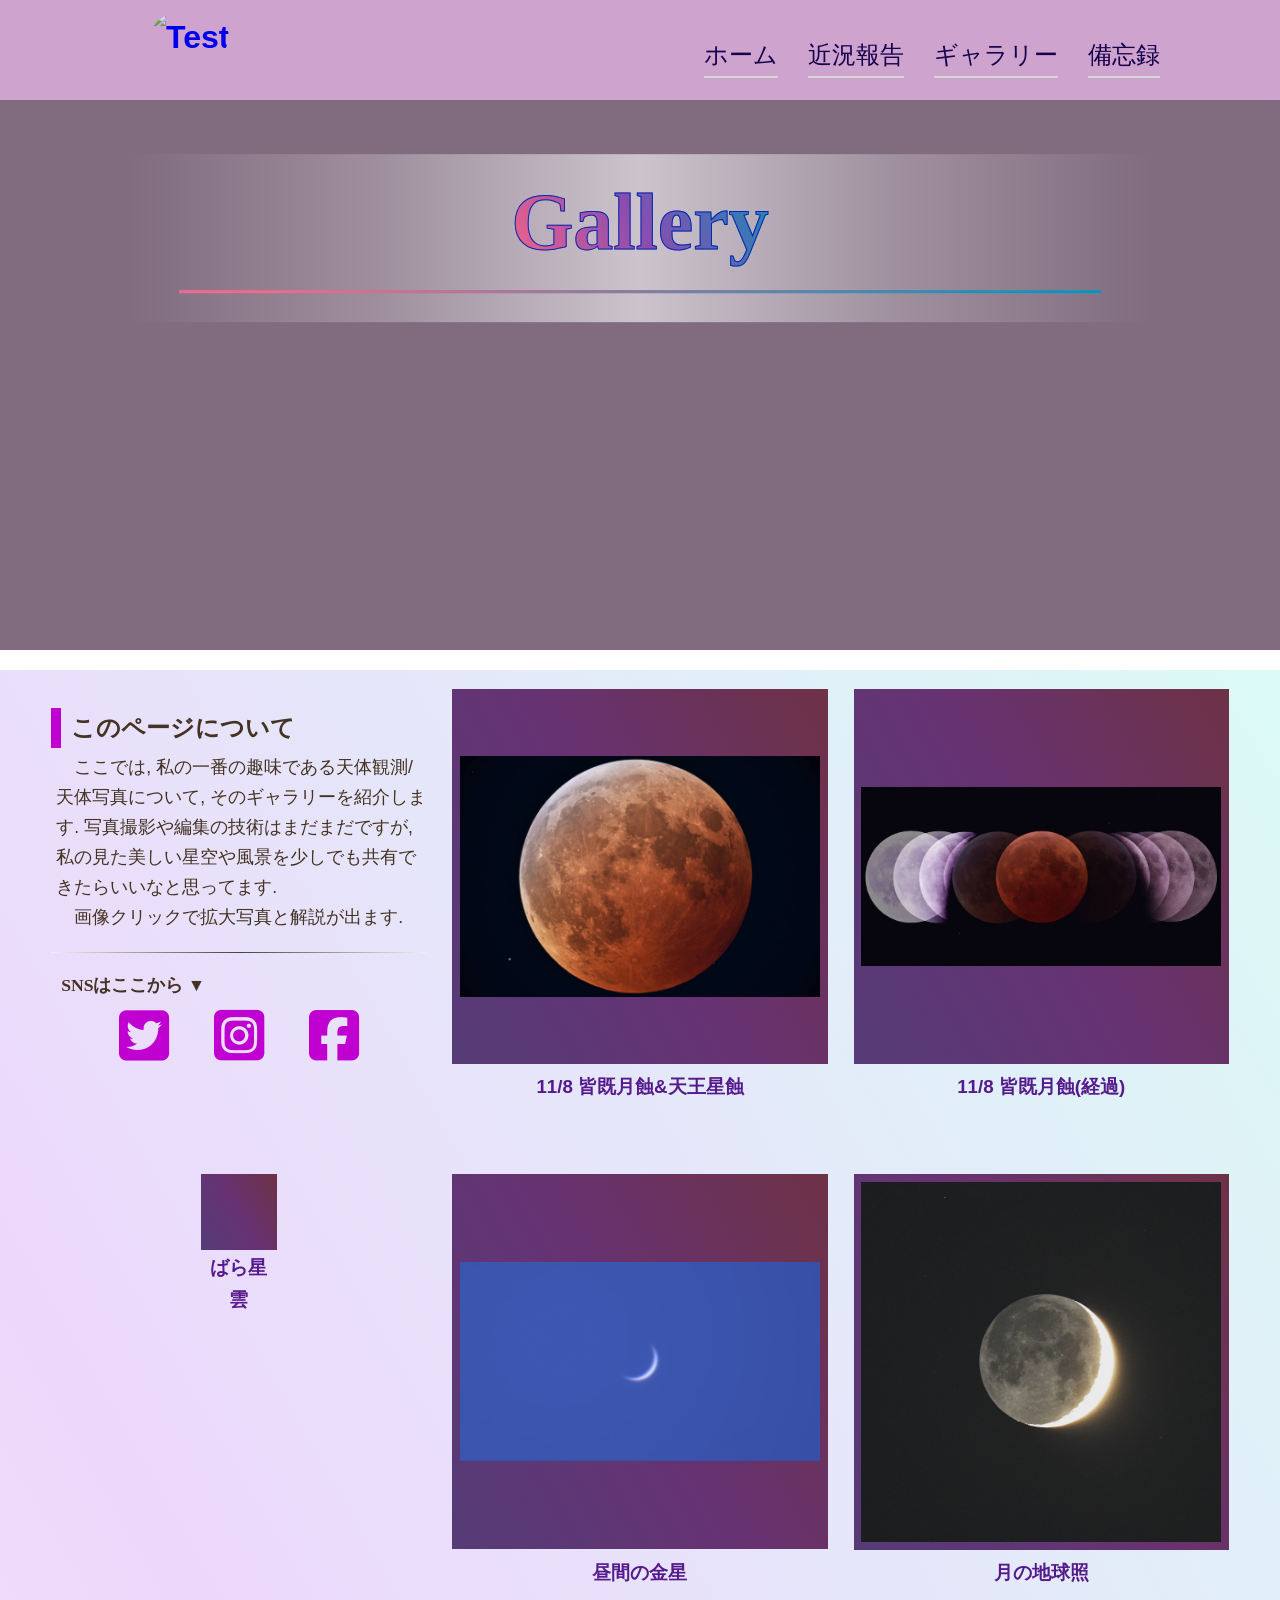
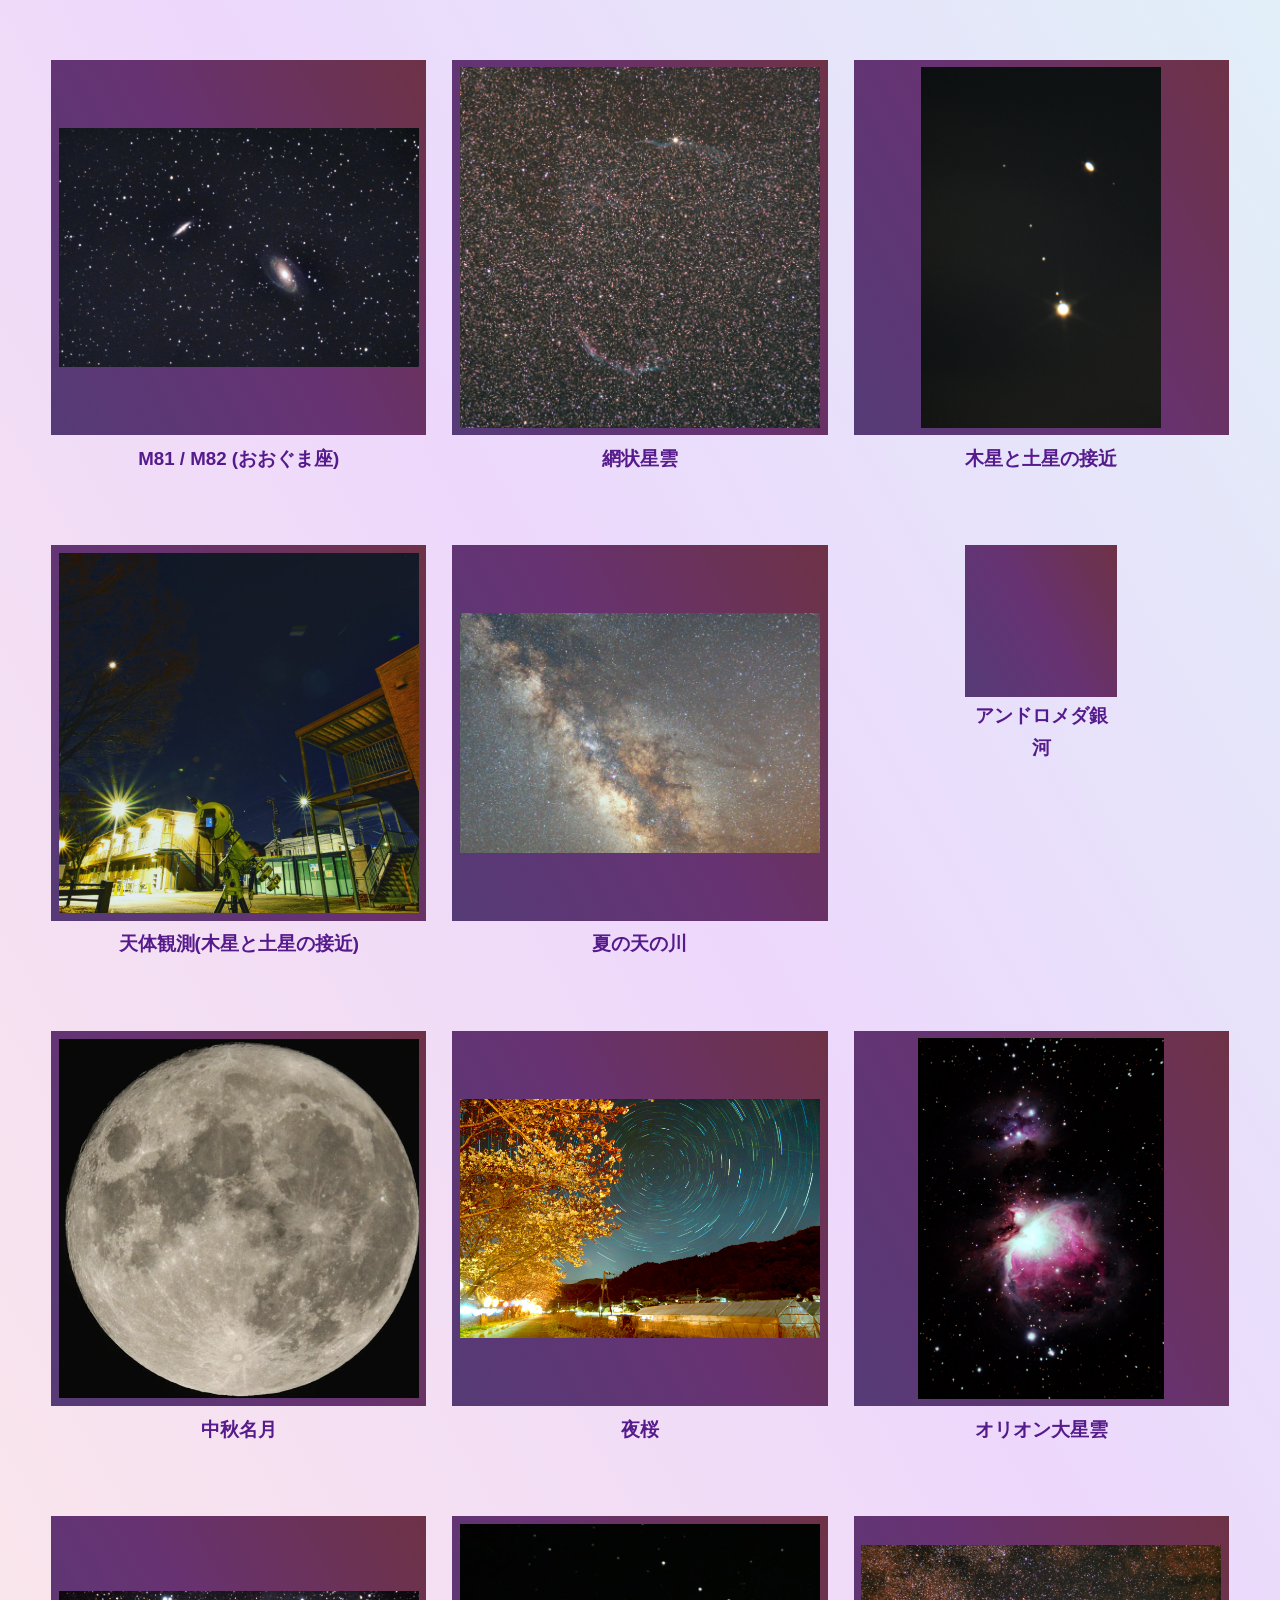
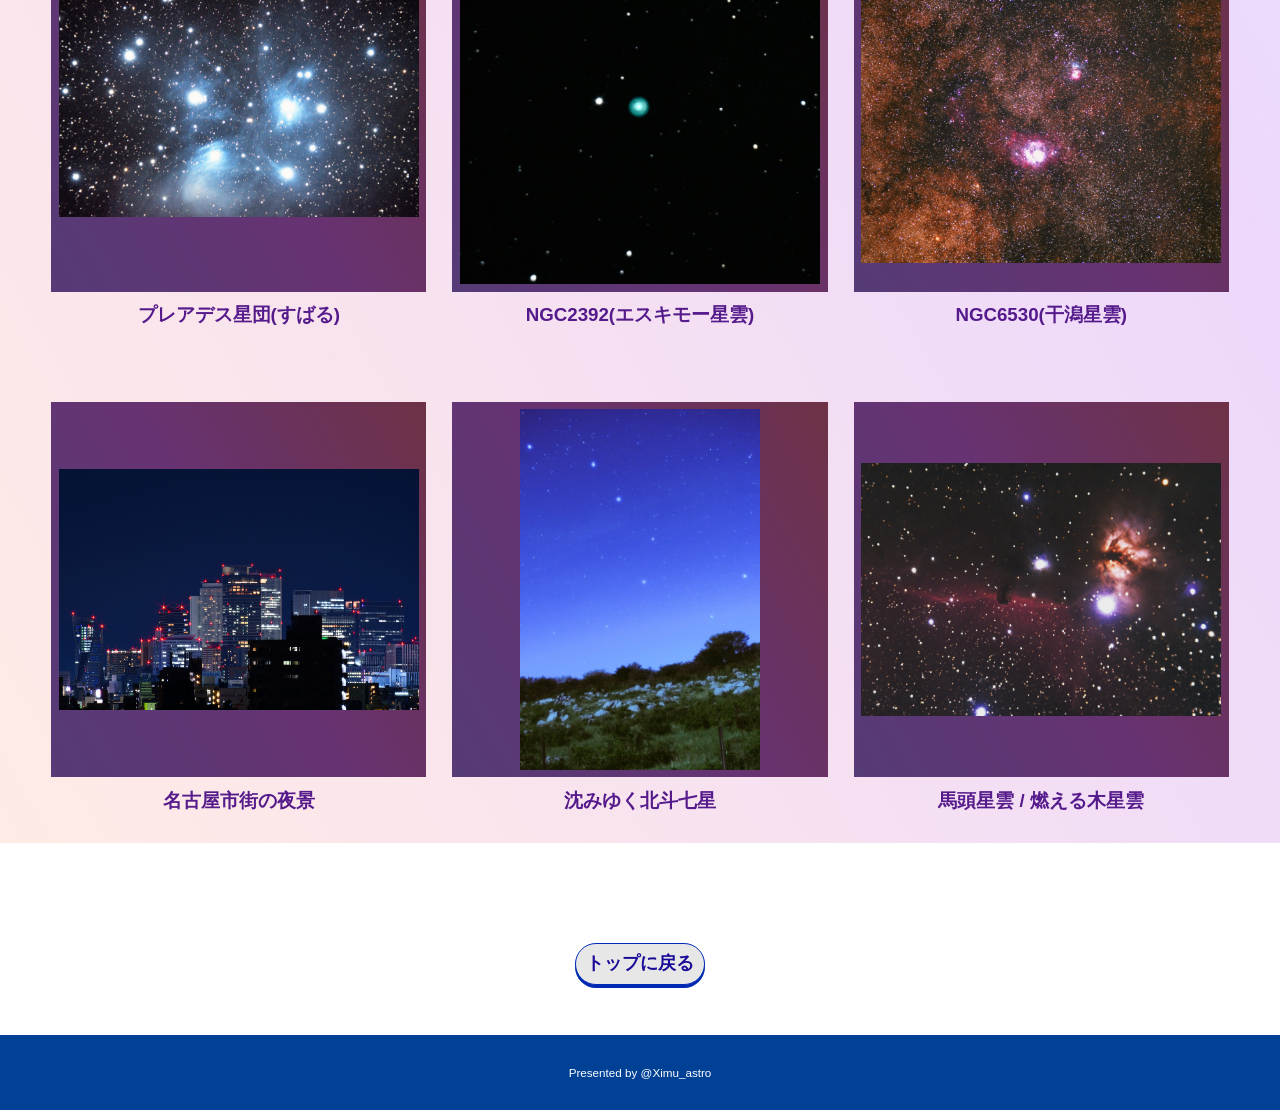
==== commit 8d739944: "Update Astrophoto.html" ====
--- a/Astrophoto.html
+++ b/Astrophoto.html
@@ -29,10 +29,6 @@
 
 
 <body>
-    <!--Javascriptの読み込み-->
-    <script src="Astrophoto.js"></script>
-    <script src="https://unpkg.com/swiper@7/swiper-bundle.min.js"></script>
-
     <!--ヘッダー-->
     <header class="page-header">
         <h1> <!--h1にロゴを配置-->
@@ -40,7 +36,7 @@
         </h1>
         <nav> <!--ナビゲーションメニュー-->
             <ul class="main-nav">
-                <li><a href="Introduce.html">ホーム</a></li>
+                <li><a href="index.html">ホーム</a></li>
                 <li><a href="News.html">近況報告</a></li>
                 <li><a href="#">ギャラリー</a></li>
                 <li><a href="Physics.html">備忘録</b></a></li>
@@ -741,5 +737,9 @@
         <p><small>Presented by @Ximu_astro</small></p>
     </footer>
 
+    <!--Javascriptの読み込み-->
+    <script src="Astrophoto.js"></script>
+    <script src="https://unpkg.com/swiper@7/swiper-bundle.min.js"></script>
+
 
 </body>
--- a/Astrophoto.css
+++ b/Astrophoto.css
@@ -83,12 +83,8 @@
     height: 100px;   /*高さ*/ 
     background-color: #ddafddd7;  /*色*/
 }
-.wrapper{
-    max-width: 1300px;    /*横幅最大1100px*/
-    margin: 0 auto;       /*中央に配置する指定*/
-    padding: 0 4%;        /*スマートフォン向け余白の設定*/
-}
-
+
+/*スライドショー*/
 /*スライドショーの設定*/
 #top{
     position: relative;
@@ -99,7 +95,7 @@
     width: 100%;
     height: 650px;
     overflow: hidden;
-    background-color: #0064c294;
+    background-color: #25002494;
 }
 @keyframes slideshow{
     0%{
@@ -141,31 +137,19 @@
     animation-delay: 52s;
 }
 
-/*トップ画像についての設定*/
-/*#top{
-    background-image: url(images/slideshow/stars.jpg);  
-    background-size: cover;          
-    background-position: center center; 
-    background-blend-mode: hard-light;  
-    height: 500px;
-    margin-top: 100px;
-    min-width: 100vh;                  
-    margin-bottom: 15px;
-}*/
-#top .top-sentence{
+.top-sentence{
     position: absolute; /*配置*/
-    background: -webkit-linear-gradient(0deg,#ffffff00, #ffffff40, #ffffff99, #ffffff40, #ffffff00);
-    top: 100px;  /*位置*/
+    background: -webkit-linear-gradient(00deg,#ffffff00, #ffffff40, #ffffff99, #ffffff40, #ffffff00);
+    top: 200px;  /*位置*/
     left: 50%; /*位置*/
-    width: 90%;
-    margin-top: 10%;
+    width: 80%;
+    margin-top: 3%;
     text-align: center;
     -ms-transform: translate(-50%,-50%);
     -webkit-transform: translate(-50%,-50%);
     transform: translate(-50%,-50%);
 }
-/*==見出しの設定==*/
-#top .page-title{
+.page-title{
     font-size: 5rem;                    /*フォントサイズ*/
     font-weight: 800;
     font-family: 'Constantia', serif;   /*フォント*/
@@ -177,7 +161,6 @@
     -webkit-text-fill-color: transparent; /*切り抜き*/
     -webkit-text-stroke: 1px #002ab3;   /*縁取り*/
 }
-/*見出し下の線*/
 .top-underline{
     position: relative;
     display: inline-block;
@@ -187,458 +170,178 @@
     background-color: #00bcd4;
     background-image: -webkit-linear-gradient(135deg, #FD6585 10%, #0d91b9 100%);
     background-image: linear-gradient(135deg, #FD6585 10%, #0d91b9 100%);
+    width: 90%;
+    margin-bottom: 2%;
+}
+
+/*SNSリンクについて*/
+.sns-box{
     width: 80%;
-    margin-bottom: 2%;
-}
-#top p{
+    margin: 3% auto;
+}
+.sns{
+    display: flex;
+    font-size: 1.8rem;
+    margin: 10px 30px;
+    justify-content: space-between;
+}
+.sns li{
+    list-style: none;
+}
+.sns li:hover{
+    animation: shake .5s;
+}
+.sns a{
+    text-decoration: none;
+    color: #bf00d0;
+}
+@keyframes shake{
+    0%{transform: rotate(30deg);}
+    20%{transform: rotate(-20deg);}
+    40%{transform: rotate(13deg);}
+    60%{transform: rotate(-9deg);}
+    80%{transform: rotate(5deg);}
+}
+
+
+
+
+/*===========各画像について===========*/
+/*クリックで拡大する設定*/
+*{
+    box-sizing: border-box;
+    margin: 0;
+    padding: 0;
+}
+.content{
+    margin: 0 auto; 
+    padding: 5% 0;
+
+}
+.modal{
+    display: none;
+    height: 100vh;
+    position: fixed;
+    top: 0;
+    width: 100%;
+}
+.modal__bg{
+    background: rgba(0,0,0,0.8);
+    height: 100vh;
+    position: absolute;
+    width: 100%;
+}
+.modal__content{
+    background: #fff;
+    left: 50%;
+    top: 50%;
+    padding: 40px;
+    position: absolute;
+    transform: translate(-50%,-43%);
+    width: 62%;
+}
+
+
+/*画像の表示の設定*/
+.grid{
+    background: -webkit-linear-gradient(30deg,#ffebe5,#edd8fc,#dbfaf6); /*グラデーション*/
+    display: grid;
+    gap: 26px;
+    grid-template-columns: 1fr 1fr 1fr;
+    padding: 2% 5%;
+    margin-top: 6px;
+    margin-bottom: 50px;
+}
+.wrapper{
+    max-width: 1300px;    /*横幅最大1100px*/
+    margin: 0 auto;       /*中央に配置する指定*/
+    padding: 0 4%;        /*スマートフォン向け余白の設定*/
+}
+.item div{
+    background: -webkit-linear-gradient(30deg,#553b77,#673272,#6e3246); /*グラデーション*/
+    aspect-ratio: 1/1;
+    display: flex;
+    align-items: center;
+    justify-content: center;
+    padding: 2%;
+}
+.item div img{
+    max-width: 100%;
+    max-height: 100%;
+}
+.item h3{
     text-align: center;
-    font-size: 1.4rem;
-    font-weight: bolder;
-    color: rgb(52, 23, 80);
-    margin-bottom: 10px;
-}
-
-/*==記事の設定==*/
-.intro-contents{
-    display: flex;                    /*横並びの設定*/
-    justify-content: space-between;   /*横並びの設定*/
-    margin-bottom: 50px;              /*下部余白の設定*/
-}
-article{
-    background: #f3fafa;
-    padding: 2% 2%;
-    width: 72%;     /*メイン記事の設定*/
-    order: 2;
-}
-aside{
-    background: #faf3f3;
-    padding: 1% 1%;
-    width: 26%;     /*サイドバーの設定*/
-    order: 3;
-}
-
-.post-info{
-    position: relative;  /*相対位置への配置*/
-    padding-top: 4px;    
-    margin-bottom: 15px;
-}
-
-#purpose p{
-    padding-bottom: 75px;
-}
-article hr{
+    margin: 2%;
+}
+
+.grid .gallery-intro{
+    padding-top: 10%;
+}
+.grid .gallery-intro h3{
+    font-size: 1.5rem;
+    margin-bottom: 5px;
+}
+.gallery-intro-title{
+    border-left: solid 10px #bf00d0;
+    padding-left:10px;
+    font-family: "Yu Mincho", "YuMincho", serif; /*フォントの指定*/
+    margin-bottom: 0 auto;
+}
+.grid .gallery-intro p{
+    margin-left: 5px;
+    font-size: 1.1rem;
+}
+.grid .gallery-intro h4{
+    font-family: "Yu Mincho", "YuMincho", serif;
+    font-size: 1.1rem;
+    margin: 10px 0 0 10px ;
+}
+
+.gallery-intro hr{
     border: 0;
     height: 1px;
     background-image: -webkit-linear-gradient(left, #f0f0f0, #444343, #f0f0f0);
     background-image: -moz-linear-gradient(left, #f0f0f0, #444343, #f0f0f0);
     background-image: -ms-linear-gradient(left, #f0f0f0, #444343, #f0f0f0);
     background-image: -o-linear-gradient(left, #f0f0f0, #444343, #f0f0f0);
-    margin-bottom: 75px;
-    margin-top: 50px;
-}
-/*---------------Introduceの設定---------------*/
-.Introduction-title{
-    border-left: solid 7.5px #0093D0;
-}
-.Introduction-title h3{
-    padding-left:10px;
-    font-family: "Yu Mincho", "YuMincho", serif; /*フォントの指定*/
-    font-size: 1.75rem;
-}
-.Introduction-title h4{
-    padding-left:10px;
-    font-family: "Times New Roman", serif; /*フォントの指定*/
-    font-size: 1rem;
-}
-.flex-1{
-    display: flex;                   /*画像とテキストの横並び指定*/
-    justify-content: space-between;  /*配置の設定*/
-}
-.flex-1>p{
-    width: 65%; /*幅の設定*/
-    font-size: 1.05rem;
-    padding-top: 20px;
-    padding-left: 30px;
-}
-.nebula{
-    margin-left: 10px;  /*余白*/
-    margin-right: 10px; /*余白*/
-    margin-bottom: 30px;
-    width: 200px;  /*幅*/
-    height: 200px; /*高さ*/
-    border-radius: 50%; /*縁の丸み*/
-    object-fit: cover;  /*トリミング*/
-    border: 12px solid rgba(131, 0, 125, 0.425); /* 半透明の枠線を付加 */
-}
-.flex-2{
-    display: flex;                   /*画像とテキストの横並び指定*/
-    justify-content: space-between;  /*配置の設定*/
-}
-.flex-2>p{
-    width: 40%; /*幅の設定*/
-    margin-bottom: 7px;
-}
-.profile{
-    position: relative; /*ポジション*/
-    margin: 20px 30px;
-    width: 220px;  /*幅*/
-    height: 220px; /*高さ*/
-    border-radius: 50%; /*縁の丸み*/
-    object-fit: cover;  /*トリミング*/
-    border: 10px solid rgba(0, 52, 131, 0.425); /* 半透明の枠線を付加 */
-}
-
-.intro-text h1{
-    font-size: 1.75rem;
-    font:"arial";
-    border-bottom: 2px #d6d5d5 solid; 
-    margin-bottom: 10px;
-}
-.intro-text p{
-    font-size: 1.05rem;
-    margin-bottom: 7.5px;
-    margin-left: 30px;
-}
-/*=====直近のニュース=====*/
-table{
-    width: 90%;
-    margin: 0 auto;
-    border-collapse: separate;
-    font-size: 1rem;
-    border: 2px solid #5b85b8;
-}
-table th,
-table td{
-    padding: 10px;
-}
-table th {
-    background: #5b85b8;
-    vertical-align: middle;
+    margin-bottom: 5%;
+    margin-top: 5%;
+}
+
+
+
+
+
+
+
+
+.text{
+    display: flex;
+    gap: 3%;
+	font-size: 1.05rem;
+	margin: 0;
+    padding: 2%;
+}
+.text>img{
+    max-width: 700px;
+    max-height: 650px;
+}
+.text h3{
     text-align: center;
-    width: 100px;
-    overflow: visible;
-    position: relative;
-    color: #fff;
-    font-weight: normal;
-    font-size: 1.2rem;
-}
-table th:after {
-    left: 100%;
-    top: 50%;
-    border: solid transparent;
-    content: " ";
-    height: 0;
-    width: 0;
-    position: absolute;
-    pointer-events: none;
-    border-color: rgba(136, 183, 213, 0);
-    border-left-color: #5b85b8;
-    border-width: 10px;
-    margin-top: -10px;
-}
-table td {
-    background: #dee6ecaf;
-    width: 360px;
-    padding-left: 20px;
-}
-table h3{
-    margin-bottom: 10px;
-}
-.news-flex{
-    display: flex;                   /*画像とテキストの横並び指定*/
-    justify-content: space-between;  /*配置の設定*/
-}
-.news-flex>div{
-    width: 60%; /*幅の設定*/
-    margin: 10px 15px;
-}
-table .news-photo{
-    margin: 15px 10px;  /*余白*/
-    max-width: 150px;  /*幅*/
-    max-height: 150px; /*高さ*/
-    object-fit: contain;  /*トリミング*/
-}
-
-/*ニュースの詳細ボタンの設定*/
-a.news-link-button {
-	display: block;
-	text-align: center;
-	text-decoration: none;
-	width: 120px;
-	margin: auto;
-	padding: 3px 10px;
-	font-weight: bold;
-	border: 2px solid #5b85b8;
-	color: #190b97;
-	cursor: pointer;
-	position: relative;
- 	overflow: hidden;
- 	z-index: 1;
-}
-a.news-link-button:before {
-	content: "";
-	position: absolute;
-	left: 0;
-	top: 0;
-	width: 100%;
-	height: 100%;
-	background-color: #5b85b8;
-	transform: translateX(-100%);
-	transition: all .4s;
-	z-index: -1;
-}
-a.news-link-button:hover::before {
-	transform: translateX(0);
-}
-a.news-link-button:hover {
-	color: #fff;
-}
-
-/*ニュースページに飛ぶボタン*/
-.to-news-button{
-    margin: 10px 50px 50px 0;
-    text-align: right;
-}
-.to-news-button a{
-    background: #eee; /*背景色*/
-    border: 1px solid #5b85b8; /*枠線*/
-    border-radius: 3px; /*角の丸み*/
-    position: relative; /*配置*/
-    display: flex;      /*配置*/
-    display: inline-block; /*inline-blockの設定*/
-    align-items: center;   /*中央寄せ*/
-    justify-content: space-around;
-    margin: 0 auto;  /*余白*/
-    max-width: 200px;/*幅*/
-    padding: 5px 50px 5px 15px; /*Padding*/
-    color: #1d1d1d;             /*色*/
-    transition: 0.3s ease-in-out; /*変化*/
-    font-size: 1.1rem;
-    font-weight: bold;            /*字体*/
-}
-.to-news-button a:after {
-    content: "";
-    position: absolute;
-    top: 50%;
-    bottom: 0;
-    right: 2rem;
-    font-size: 90%;
-    display: flex;
-    justify-content: center;
-    align-items: center;
-    transition: right 0.3s;
-    width: 6px;
-    height: 6px;
-    border-top: solid 2px currentColor;
-    border-right: solid 2px currentColor;
-    transform: translateY(-50%) rotate(45deg);
-}
-.to-news-button a:hover {
-    background: #5b85b8;
-    color: #FFF;
-}
-.to-news-button a:hover:after {
-    right: 1.4rem;
-}
-/*SNSリンクについて*/
-.sns{
-    display: flex;
-    font-size: 1.8rem;
-    margin: 10px 30px;
-    justify-content: space-between;
-}
-.sns li{
-    list-style: none;
-}
-.sns li:hover{
-    animation: shake .5s;
-}
-.sns a{
-    text-decoration: none;
-    color: #190b97;
-}
-@keyframes shake{
-    0%{transform: rotate(30deg);}
-    20%{transform: rotate(-20deg);}
-    40%{transform: rotate(13deg);}
-    60%{transform: rotate(-9deg);}
-    80%{transform: rotate(5deg);}
-}
-
-/*アコーディオンタイトル*/
-.title {
-    position: relative;/*+マークの位置基準とするためrelative指定*/
-    cursor: pointer;
-    font-size:1rem;
-    font-weight: normal;
-    margin-left: 6%;
-    padding: 3% 3% 3% 50px;
-    transition: all .5s ease;
-}
-/*アイコンの＋と×*/
-.title::before,
-.title::after{
-    position: absolute;
-    content:'';
-    width: 15px;
-    height: 2px;
-    display: inline-block;
-    background-color: #333;
-    
-}
-.title::before{
-    top:48%;
-    left: 15px;
-    transform: rotate(0deg); 
-}
-.title::after{    
-    top:48%;
-    left: 15px;
-    transform: rotate(90deg);
-
-}
-/*　closeというクラスがついたら形状変化　*/
-.title.close::before{
-  transform: rotate(45deg);
-}
-
-.title.close::after{
-  transform: rotate(-45deg);
-}
-
-/*アコーディオンで現れるエリア*/
-.box {
-    display: none;/*はじめは非表示*/
-    background: #f3f3f3;
-    margin:0 3% 3% 3%;
-    padding: 3%;
-}
-
-/*========= レイアウトのためのCSS ===============*/
-
-
-h2{
-    text-align: center;
-    margin: 30px 0;
-    font-size:1rem;
-}
-
-
-
-
-
-
-
-
-
-
-/*自己紹介のリンクについて*/
-.link{ 
-    display: flex;
-    font-size: 1.35rem;
-    text-transform: uppercase;
-    margin-bottom: 40px;
-    list-style: none;
-    text-align: center;
-    justify-content: center;
-}
-.link li{
-    margin-right: 15px;
-}
-/*ボタンの設定*/
-.intro-button{
-    margin-top: 20px;
-    width: 200px;
-    display: inline-block;
-    padding: 0.25em;
-    text-decoration: none;
-    background: #e9e9e9be;
-    border-left: solid 6px #002ab3; /*左線*/
-    color: #002ab3;                 /*文字色*/
-    font-weight: bold;
-    font-size: 0.85rem;
-    box-shadow: 0px 2px 2px rgba(0, 0, 0, 0.534);
-}
-.intro-button:hover{
-    color: #313131;
-    text-decoration: none;
-    background-color: #b0e7ff;
-}
-.intro-button:active {
-    box-shadow: inset 0 0 2px rgba(128, 128, 128, 0.1);
-    transform: translateY(2px);
-}
-
-.cp_hr07 {
-	position: relative;
-	overflow: visible;
-	text-align: center;
-	color: #6270f0;
-	border-width: 2px 0 0 0;
-	border-style: dotted;
-	border-color: #6270f0;
-    margin: 50px 100px 60px 100px;
-}
-.cp_hr07::after {
-	position: absolute;
-    top: -0.9rem;
-	left: 50%;
-	display: inline-block;
-	content: '★';
-    background: #f3fafa;
-}
-
-/*=====物理学アイコン=====*/
-.physics-skills{
-    text-align: center;  /*アイテムの中央揃え*/
-    margin-bottom: 60px;
-}
-.physics-skills div{
-    display: table-cell;   /*横並びの設定*/
-    align-items: flex-end; /*下揃え*/
-    margin: auto;          /*余白設定*/
-    display: inline-block; /*inline-brockとしておく*/
-}
-.physics-item{
-    margin: 5px;       /*余白設定*/
-    padding: 5px;      /*余白設定*/
-    max-width: 120px;   /*幅の最大値*/
-    text-align: center; /*文字の中央揃え*/
-}
-.physics-item img{
-    border: 1px solid #190b975d;
-}
-
-/*=====プログラミングアイコン=====*/
-.programing-skills{
-    text-align: center;  /*アイテムの中央揃え*/
-    margin-bottom: 0;
-}
-.programing-skills div{
-    display: table-cell;   /*横並びの設定*/
-    align-items: flex-end; /*下揃え*/
-    margin: auto;          /*余白設定*/
-    display: inline-block; /*inline-brockとしておく*/
-}
-.programing-item{
-    margin: 10px;       /*余白設定*/
-    padding: 10px;      /*余白設定*/
-    max-width: 100px;   /*幅の最大値*/
-    text-align: center; /*文字の中央揃え*/
-}
-.programing-item img{
-    border: 1px solid #190b975d;
-}
-
-.location-info p{
-    padding: 1% 2%;
-    margin: 0 2%;
-}
-
-.location-map iframe{
-    display: inline-block; /*inline-blockの設定*/
-    padding: 0 2%;
-    width: 100%;
+    margin-bottom: 20px;
+}
+.image_mouseover_1{
+    overflow: hidden;
+    background-color: #ffffff;
+}
+.image_mouseover_1 img{
+    display: block;
+    transition-duration: 0.5s;
+}
+.image_mouseover_1 img:hover{
+    transform: scale(0.9,0.9);
+    transition-duration: 0.5s;
+    opacity: 0.6;
 }
 
 /*ページトップに飛ぶボタン*/
@@ -647,6 +350,7 @@
 }
 .to-top-button{
     color: #190b97;
+    margin-top: 100px;
     margin-bottom: 50px;
     font-size: 1.1rem;
     font-weight: bold;
@@ -664,33 +368,6 @@
     box-shadow: 0 0 0 #002ab3;
 }
 
-/*======SNSリンクの設定======*/
-.twitter-timeline{
-    padding-top: 10px;
-}
-/*===サブカラムの設定===*/
-.sub-title{
-    font-size: 1.375rem;
-    padding: 0 8px 8px;
-    border-bottom: 2px #ff8888 solid;
-    font-weight: normal;
-}
-.sub-menu{
-    margin-bottom: 60px; /*下部の余白*/
-    list-style: none;    /*リストの丸点を非表示*/
-}
-.sub-menu li{
-    border-bottom: 1px #c7c7c7 solid; /*カテゴリーごとに線分けして表示*/
-}
-.sub-menu a{
-    color: #432;
-    padding: 10px;  /*リンクのクリックできる範囲を広げる*/
-    display: block; /*リンクのクリックできる範囲を広げる*/
-}
-.sub-menu a:hover{
-    color: #ff8888; /*カーソルを合わせたときの変化*/
-}
-
 /*フッターの設定*/
 footer{
     background: rgb(0, 65, 150);  /*色の設定*/
@@ -704,6 +381,7 @@
 
 
 
+
 @media(min-width:751px){
     .sp{
         display: none !important;
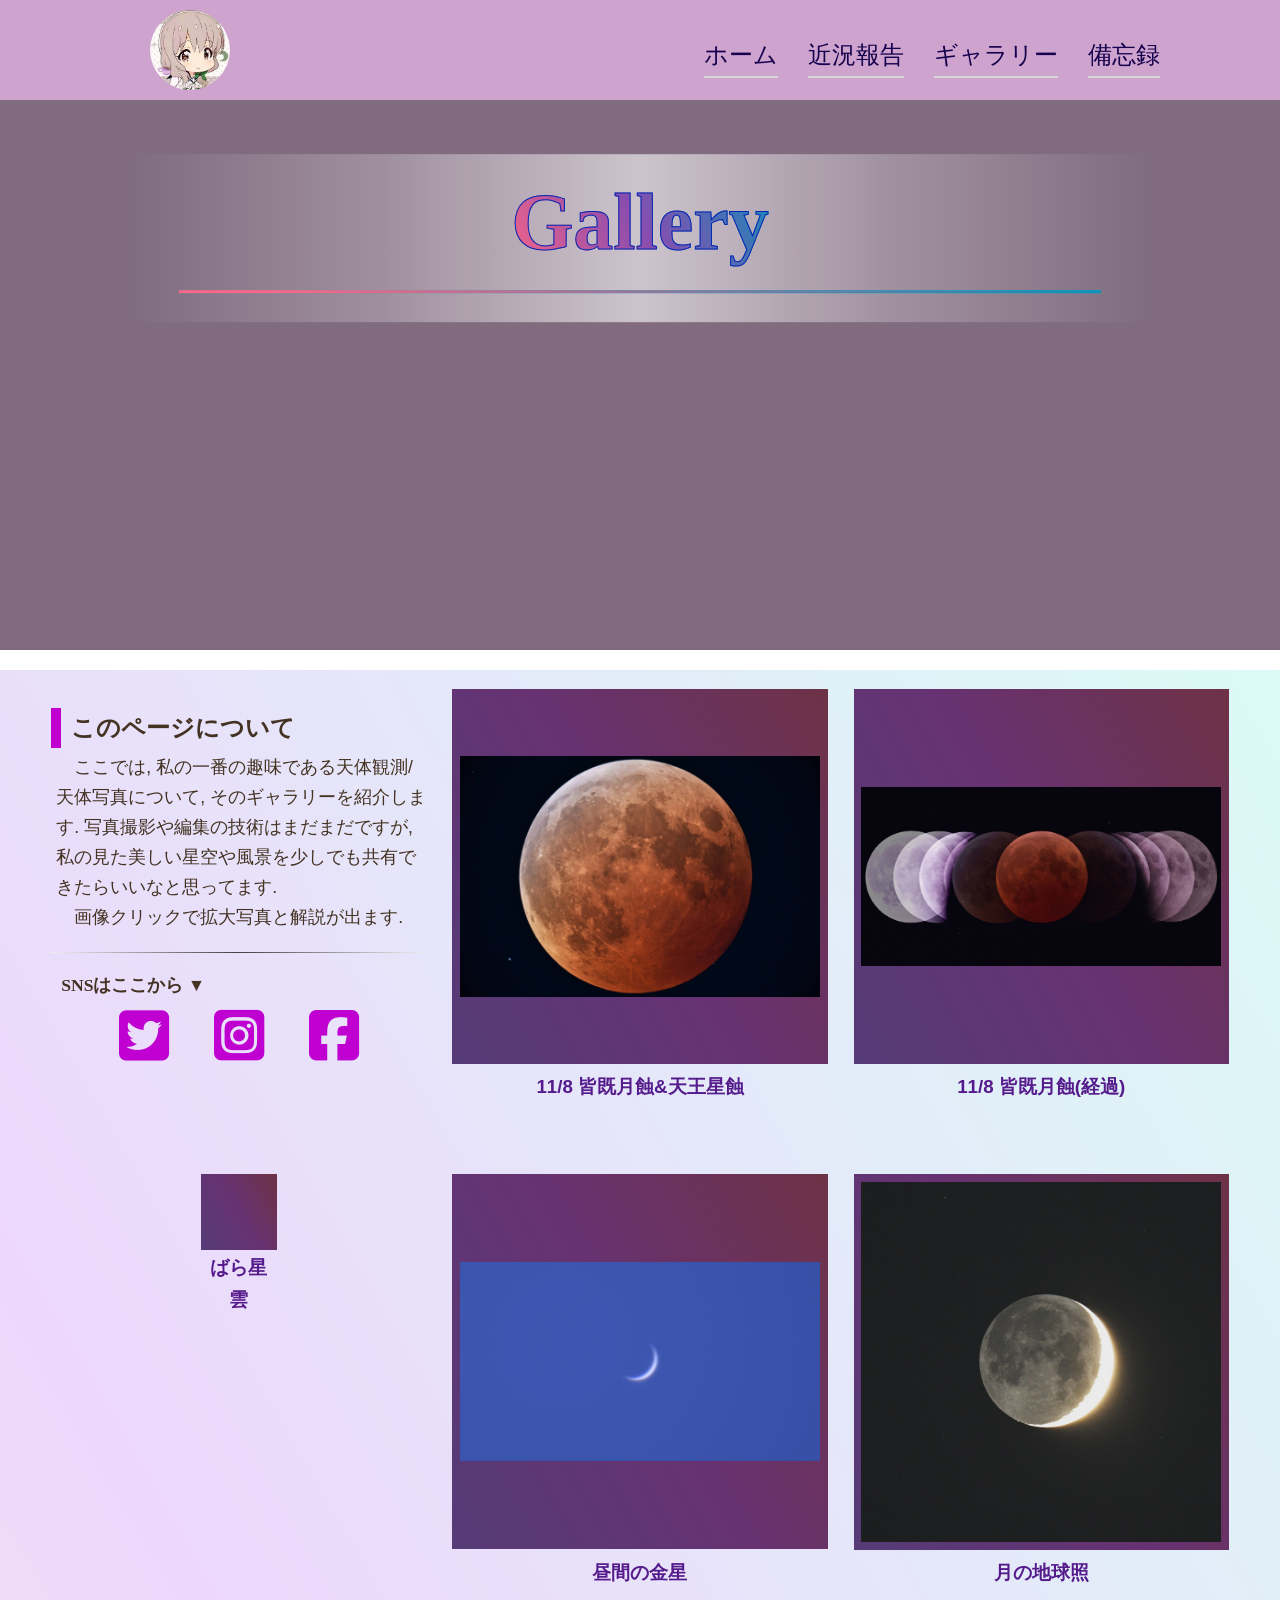
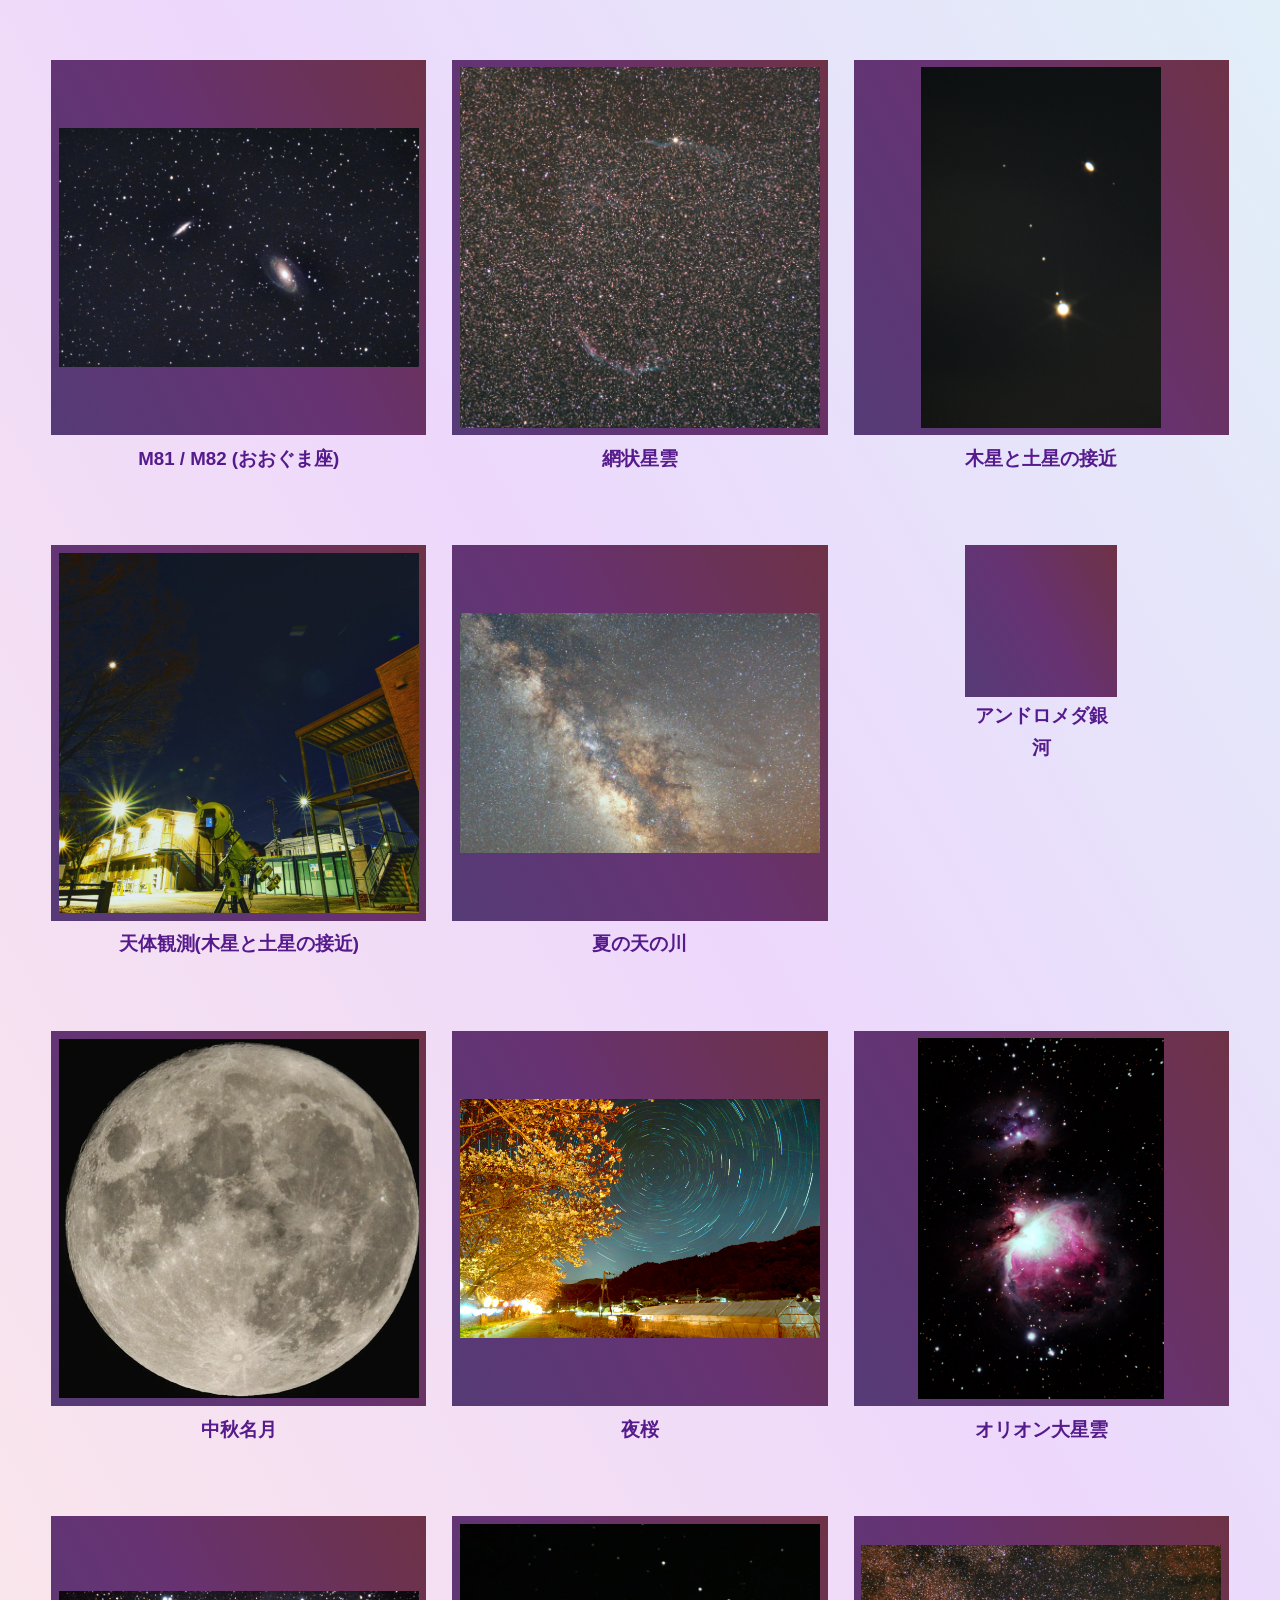
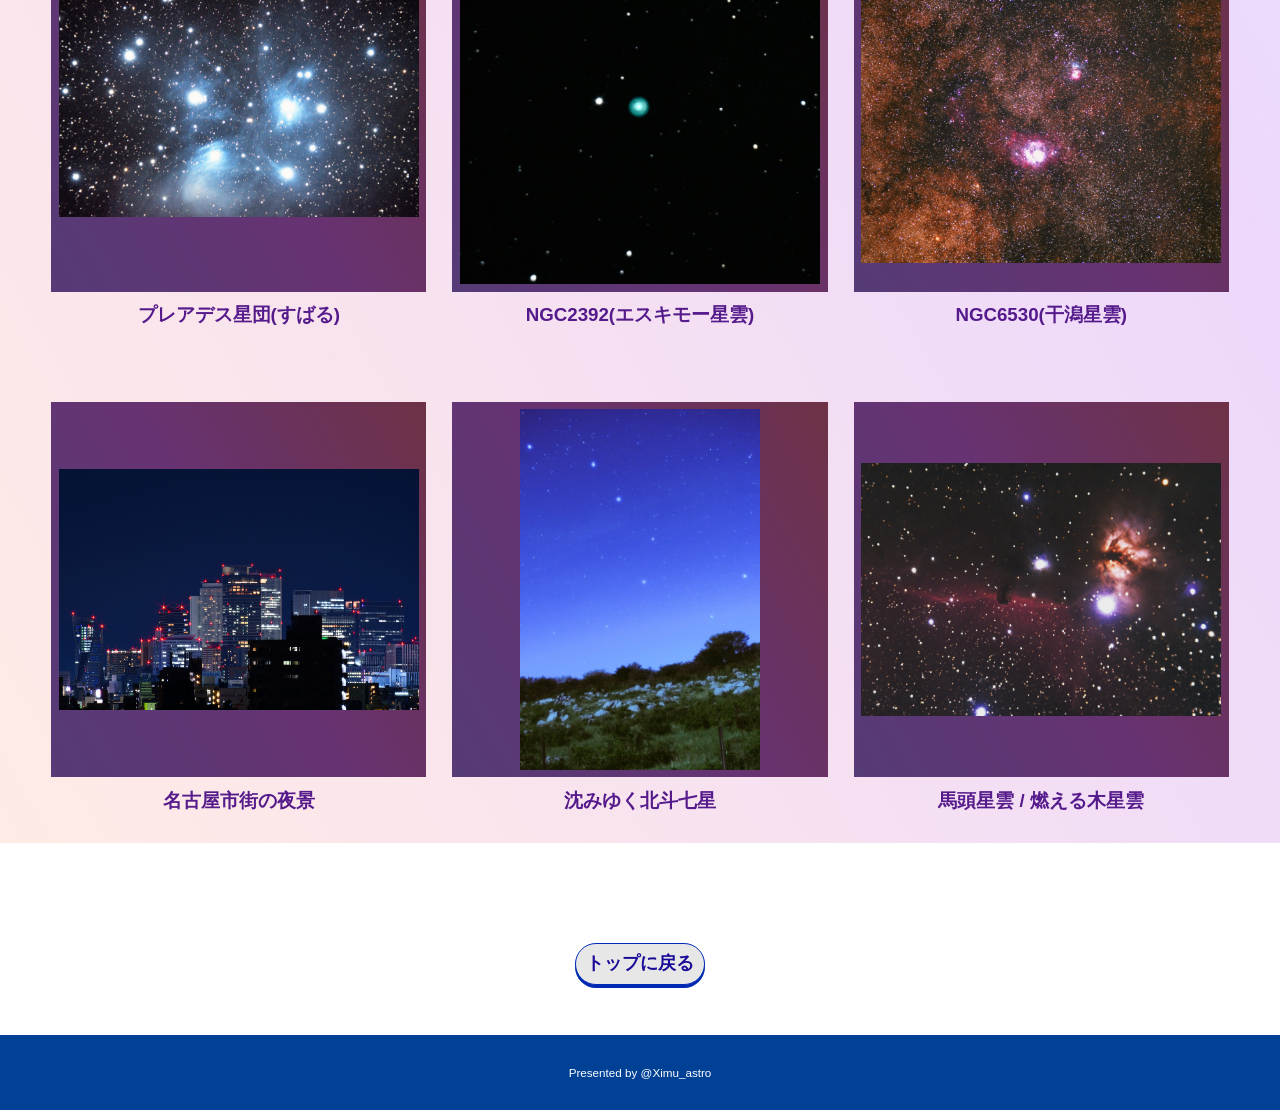
==== commit 752fb5cf: "Update Astrophoto.html" ====
--- a/Astrophoto.html
+++ b/Astrophoto.html
@@ -1,745 +1,745 @@
-<!--Document Typeを指定-->
-<!DOCTYPE html> 
-<!--言語の指定-日本語-->
-<html lang="ja">
-<head>
-    <meta charset="utf-8">        <!--文字コード-->
-    <title>Test news page</title>  <!--タイトル-->
-    <meta name="description" content="ウェブページ作成の練習">
-    <meta name="viewport" content="width=device-width, initial-scale=1">  <!--レスポンシブ対応-->
-
-    <!--javascript-->
-    <script src="https://code.jquery.com/jquery-3.5.1.min.js" integrity="sha256-9/aliU8dGd2tb6OSsuzixeV4y/faTqgFtohetphbbj0=" crossorigin="anonymous"></script>
-    <link rel="stylesheet" href="https://unpkg.com/swiper@7/swiper-bundle.min.css" />
-
-    <!--CSS-->
-    <link rel="stylesheet" href="https://unpkg.com/ress/dist/ress.min.css">              <!--ress.cssの指定-->
-    <link href="https://fonts.googleapis.com/css?family=Philosopher" rel="stylesheet">   <!--Google Fontsの指定-->
-    <link href="Astrophoto.css" rel="stylesheet">                                              <!--CSSの指定-->
-    
-    <!--Font Awesome-->
-    <link rel="stylesheet" href="https://cdnjs.cloudflare.com/ajax/libs/font-awesome/6.4.0/css/all.min.css">
-    
-    <!--以下, クリックでの画像拡大に関する設定-->
-    <link href="https://cdnjs.cloudflare.com/ajax/libs/lightbox2/2.7.1/css/lightbox.css" rel="stylesheet">
-    <script src="https://ajax.googleapis.com/ajax/libs/jquery/3.1.1/jquery.min.js"></script>
-    <script src="https://cdnjs.cloudflare.com/ajax/libs/lightbox2/2.7.1/js/lightbox.min.js" type="text/javascript"></script>
-    <script src="https://code.jquery.com/jquery-3.5.1.min.js" integrity="sha256-9/aliU8dGd2tb6OSsuzixeV4y/faTqgFtohetphbbj0=" crossorigin="anonymous"></script>
-</head>
-
-
-<body>
-    <!--ヘッダー-->
-    <header class="page-header">
-        <h1> <!--h1にロゴを配置-->
-            <a href="index.html"><img class="icon" src="images/icon.jpg" alt="Test"></a>
-        </h1>
-        <nav> <!--ナビゲーションメニュー-->
-            <ul class="main-nav">
-                <li><a href="index.html">ホーム</a></li>
-                <li><a href="News.html">近況報告</a></li>
-                <li><a href="#">ギャラリー</a></li>
-                <li><a href="Physics.html">備忘録</b></a></li>
-            </ul>
-        </nav>
-    </header>
-    <!--トップ画像-->
-
-    <div id="top">
-        <div class="slide">
-            <img class="slide-item" src="images/news/eclips_2.jpg" alt="">
-            <img class="slide-item" src="images/Astrophoto/milkyway.jpg" alt="">
-            <img class="slide-item" src="images/Astrophoto/andromeda.jpg" alt="">
-            <img class="slide-item" src="images/Astrophoto/rose.jpg" alt="">
-            <img class="slide-item" src="images/Astrophoto/h-chi.jpg" alt="">
-        </div>
-    </div>
-    <div class="top-sentence">
-        <h1 class="page-title">Gallery</h1>
-        <hr class="top-underline">
-    </div>
-
-
-    <!--=========================画像のブロック配列==========================-->
-    <div class="grid wrapper">
-        <div class="gallery-intro">
-            <h3 class="gallery-intro-title">このページについて</h3>
-            <p>
-                　ここでは, 私の一番の趣味である天体観測/天体写真について, そのギャラリーを紹介します. 
-                写真撮影や編集の技術はまだまだですが, 私の見た美しい星空や風景を少しでも共有できたらいいなと思ってます. <br>
-                　画像クリックで拡大写真と解説が出ます.
-            </p>
-            <hr>
-            <h4>SNSはここから ▼</h4>
-            <div class="sns-box">
-                <ul class="sns">
-                    <li><a href="https://twitter.com/ximu_astro"><i class="fa-brands fa-square-twitter fa-2xl"></i></a></li>
-                    <li><a href="https://www.instagram.com/stellar_ximu/"><i class="fa-brands fa-square-instagram fa-2xl"></i></a></li>
-                    <li><a href="https://www.facebook.com/people/%E7%B4%B0%E6%9C%A8%E9%9B%84%E7%99%BB/pfbid031MSQ3cSANfCX8r9AL42HKnkDZCUiAMAFLzFpMLHeNbxrv13t22sTE4zRfmjBqMmzl/"><i class="fa-brands fa-square-facebook fa-2xl"></i></a></li>
-                </ul>
-            </div>
-        </div>
-
-
-
-        <!--No.20-->
-        <div class="content">
-            <a class="js-modal-open" href="" data-target="modal20">
-                <div class="item">
-                    <div class="image_mouseover_1">
-                        <img src="images/news/eclips_1.jpg" alt="">
-                    </div>
-                    <h3>11/8 皆既月蝕&天王星蝕</h3>
-                </div>
-            </a>
-        </div>
-
-        <!--No.19-->
-        <div class="content">
-            <a class="js-modal-open" href="" data-target="modal19">
-                <div class="item">
-                    <div class="image_mouseover_1">
-                        <img src="images/news/eclips_2.jpg" alt="">
-                    </div>
-                    <h3>11/8 皆既月蝕(経過)</h3>
-                </div>
-            </a>
-        </div>
-
-        <!--No.18-->
-        <div class="content">
-            <a class="js-modal-open" href="" data-target="modal18">
-                <div class="item">
-                    <div class="image_mouseover_1">
-                        <img src="images/Astrophoto/rose.jpg" alt="">
-                    </div>
-                    <h3>ばら星雲</h3>
-                </div>
-            </a>
-        </div>
-
-        <!--No.17-->
-        <div class="content">
-            <a class="js-modal-open" href="" data-target="modal17">
-                <div class="item">
-                    <div class="image_mouseover_1">
-                        <img src="images/Astrophoto/venus.jpg" alt="">
-                    </div>
-                    <h3>昼間の金星</h3>
-                </div>
-            </a>
-        </div>
-
-        <!--NO.16-->
-        <div class="content">
-            <a class="js-modal-open" href="" data-target="modal16">
-                <div class="item">
-                    <div class="image_mouseover_1">
-                        <img src="images/Astrophoto/moon_1.jpg" alt="">
-                    </div>
-                    <h3>月の地球照</h3>
-                </div>
-            </a>
-        </div>
-
-        <!--No.15-->
-        <div class="content">
-            <a class="js-modal-open" href="" data-target="modal15">
-                <div class="item">
-                    <div class="image_mouseover_1">
-                        <img src="images/Astrophoto/m81_82.jpg" alt="">
-                    </div>
-                    <h3>M81 / M82 (おおぐま座)</h3>
-                </div>
-            </a>
-        </div>   
-
-        <!--No.14-->
-        <div class="content">
-            <a class="js-modal-open" href="" data-target="modal14">
-                <div class="item">
-                    <div class="image_mouseover_1">
-                        <img src="images/Astrophoto/ami.jpg" alt="">
-                    </div>
-                    <h3>網状星雲</h3>
-                </div>
-            </a>
-        </div>
-
-        <!--No.13-->
-        <div class="content">
-            <a class="js-modal-open" href="" data-target="modal13">
-                <div class="item">
-                    <div class="image_mouseover_1">
-                        <img src="images/Astrophoto/jupiter_and_saturn.JPG" alt="">
-                    </div>
-                    <h3>木星と土星の接近</h3>
-                </div>
-            </a>
-        </div>   
-
-        <!--No.12-->
-        <div class="content">
-            <a class="js-modal-open" href="" data-target="modal12">
-                <div class="item">
-                    <div class="image_mouseover_1">
-                        <img src="images/Astrophoto/stargazing.jpg" alt="">
-                    </div>
-                    <h3>天体観測(木星と土星の接近)</h3>
-                </div>
-            </a>
-        </div>
-
-        <!--No.11-->
-        <div class="content">
-            <a class="js-modal-open" href="" data-target="modal11">
-                <div class="item">
-                    <div class="image_mouseover_1">
-                        <img src="images/Astrophoto/milkyway.jpg" alt="">
-                    </div>
-                    <h3>夏の天の川</h3>
-                </div>
-            </a>
-        </div>   
-
-        <!--No.10-->
-        <div class="content">
-            <a class="js-modal-open" href="" data-target="modal10">
-                <div class="item">
-                    <div class="image_mouseover_1">
-                        <img src="images/Astrophoto/andromeda.jpg" alt="">
-                    </div>
-                    <h3>アンドロメダ銀河</h3>
-                </div>
-            </a>
-        </div>
-
-        <!--No.09-->
-        <div class="content">
-            <a class="js-modal-open" href="" data-target="modal09">
-                <div class="item">
-                    <div class="image_mouseover_1">
-                        <img src="images/Astrophoto/moon_2.jpg" alt="">
-                    </div>
-                    <h3>中秋名月</h3>
-                </div>
-            </a>
-        </div>
-
-        <!--No.08-->
-        <div class="content">
-            <a class="js-modal-open" href="" data-target="modal08">
-                <div class="item">
-                    <div class="image_mouseover_1">
-                        <img src="images/Astrophoto/cherry_and_star.jpg" alt="">
-                    </div>
-                    <h3>夜桜</h3>
-                </div>
-            </a>
-        </div>
-
-        <!--No.07-->
-        <div class="content">
-            <a class="js-modal-open" href="" data-target="modal07">
-                <div class="item">
-                    <div class="image_mouseover_1">
-                        <img src="images/Astrophoto/nebula.jpg" alt="">
-                    </div>
-                    <h3>オリオン大星雲</h3>
-                </div>
-            </a>
-        </div>
-
-        <!--No.06-->
-        <div class="content">
-            <a class="js-modal-open" href="" data-target="modal06">
-                <div class="item">
-                    <div class="image_mouseover_1">
-                        <img src="images/Astrophoto/pleiades.jpg" alt="">
-                    </div>
-                    <h3>プレアデス星団(すばる)</h3>
-                </div>
-            </a>
-        </div>
-
-        <!--No.05-->
-        <div class="content">
-            <a class="js-modal-open" href="" data-target="modal05">
-                <div class="item">
-                    <div class="image_mouseover_1">
-                        <img src="images/Astrophoto/ngc2392.jpg" alt="">
-                    </div>
-                    <h3>NGC2392(エスキモー星雲)</h3>
-                </div>
-            </a>
-        </div>
-
-        <!--No.04-->
-        <div class="content">
-            <a class="js-modal-open" href="" data-target="modal04">
-                <div class="item">
-                    <div class="image_mouseover_1">
-                        <img src="images/Astrophoto/ngc6530.jpg" alt="">
-                    </div>
-                    <h3>NGC6530(干潟星雲)</h3>
-                </div>
-            </a>
-        </div>
-
-        <!--No.03-->
-        <div class="content">
-            <a class="js-modal-open" href="" data-target="modal03">
-                <div class="item">
-                    <div class="image_mouseover_1">
-                        <img src="images/Astrophoto/night_nagoya.jpg" alt="">
-                    </div>
-                    <h3>名古屋市街の夜景</h3>
-                </div>
-            </a>
-        </div>
-
-        <!--No.02-->
-        <div class="content">
-            <a class="js-modal-open" href="" data-target="modal02">
-                <div class="item">
-                    <div class="image_mouseover_1">
-                        <img src="images/Astrophoto/big_dipper.jpg" alt="">
-                    </div>
-                    <h3>沈みゆく北斗七星</h3>
-                </div>
-            </a>
-        </div>
-
-        <!--No.01-->
-        <div class="content">
-            <a class="js-modal-open" href="" data-target="modal01">
-                <div class="item">
-                    <div class="image_mouseover_1">
-                        <img src="images/Astrophoto/fire_tree.jpg" alt="">
-                    </div>
-                    <h3>馬頭星雲 / 燃える木星雲</h3>
-                </div>
-            </a>
-        </div>
-    </div>
-  
-    <!--=========================画像のモーダル==========================-->
-    <div>
-        <!--No.20-->
-        <div id="modal20" class="modal js-modal">
-            <div class="modal__bg js-modal-close"></div>
-            <div class="modal__content">
-
-                <label class="js-modal-close" href="">閉じる✖</label>
-                <div class="text">
-                    <img src="images/news/eclips_1.jpg" alt="">
-                    <div>
-                        <h3>11/8 皆既月蝕&天王星蝕</h3>
-                        <p>
-                            　2022年11月8日に起こった皆既月食ですが, 稀有なことに, 同日同時間帯で天王星蝕も起こりました. 
-                            これがそのときの写真なのですが, 皆既蝕中の赤い月の左下に見える青い星が天王星です.
-                        </p>
-                    </div>
-                </div>
-            
-            </div><!--modal__inner-->
-        </div>
-
-        <!--No.19-->
-        <div id="modal19" class="modal js-modal">
-            <div class="modal__bg js-modal-close"></div>
-            <div class="modal__content">
-
-                <label class="js-modal-close" href="">閉じる✖</label>
-                <div class="text">
-                    <img src="images/news/eclips_2.jpg" alt="">
-                    <div>
-                        <h3>11/8 皆既月蝕</h3>
-                        <p>
-                            　2022年11月8日に起こった皆既月食の写真を時間経過に合わせて合成しました. 地球の影の形が綺麗にわかりますね.
-                        </p>
-                    </div>
-                </div>
-            
-            </div><!--modal__inner-->
-        </div>
-
-        <!--No.18-->
-        <div id="modal18" class="modal js-modal">
-            <div class="modal__bg js-modal-close"></div>
-            <div class="modal__content">
-
-                <label class="js-modal-close" href="">閉じる✖</label>
-                <div class="text">
-                    <img src="images/Astrophoto/rose.jpg" alt="">
-                    <div>
-                        <h3>バラ星雲</h3>
-                        <p>
-                            　この星雲は冬の有名な星座であるオリオン座の近くにあります. 具体的には, 
-                            オリオン座のベテルギウス・おおいぬ座のシリウス・こいぬ座のプロキオンの構成される冬の大三角の中心付近, 
-                            いっかくじゅう座に位置しています. 星雲は淡くて肉眼で見えるのは中心部分にある散開星団のみですが, 
-                            写真に撮ってみると, 美しい赤が写ります. <br>
-                            　このバラ星雲は, 中心部分に穴が開いたように見えるその形状から, 田中芳樹先生の「銀河英雄伝説」
-                            (漫画版)において, 作中に登場するイゼルローン回廊の背景画像のモデルとして使われたりしています.
-                        </p>
-                    </div>
-                </div>
-            
-            </div><!--modal__inner-->
-        </div>
-
-        <!--No.17-->
-        <div id="modal17" class="modal js-modal">
-            <div class="modal__bg js-modal-close"></div>
-            <div class="modal__content">
-                <label class="js-modal-close" href="">閉じる✖</label>
-                <div class="text">
-                    <img src="images/Astrophoto/venus.jpg" alt="">
-                    <div>
-                        <h3>昼間の金星</h3>
-                        <p>
-                            　金星は「明けの明星」「宵の明星」として親しまれているほど, 非常に明るく夜空に輝いている. 
-                            最も明るく輝くころになった金星は日中でも青空の中に見つけることができる. 
-                            この写真はそれを撮影したものである. 
-                        </p>
-                    </div>
-                </div>
-            </div>
-        </div>
-
-        <!--No.16-->
-        <div id="modal16" class="modal js-modal">
-            <div class="modal__bg js-modal-close"></div>
-            <div class="modal__content">
-                <label class="js-modal-close" href="">閉じる✖</label>
-                <div class="text">
-                    <img src="images/Astrophoto/moon_1.jpg" alt="">
-                    <div>
-                        <h3>月の地球照</h3>
-                        <p>
-                            　月は本来, 太陽の光を反射することで輝いて見えているが, 
-                            一ヶ月間で数日中, 三日月のときだけ, その影の部分がうっすら見えるといったことを経験した人もいるのではなかろうか？
-                            それは, 地球が太陽の光を反射し, その反射光が月を照らしているからである. これを撮影したものがこの写真である. 
-                            月の海までくっきりと見えていて非常に興味深い.
-                        </p>
-                    </div>
-                </div>
-            </div>
-        </div>
-
-        <!--No.15-->
-        <div id="modal15" class="modal js-modal">
-            <div class="modal__bg js-modal-close"></div>
-            <div class="modal__content">
-                <label class="js-modal-close" href="">閉じる✖</label>
-                <div class="text">
-                    <img src="images/Astrophoto/m81_82.jpg" alt="">
-                    <div>
-                        <h3>M81 / M82</h3>
-                        <p>
-                            　おおぐま座にある銀河, 500mm程度の焦点距離を持つレンズで撮影したが, 
-                            思いのほか明るく綺麗に映った. 右が渦巻銀河M81, 左が不規則銀河M82(葉巻銀河)
-                            である. M82内部では非常に活発な星形成が起こっており, そのため, この銀河は「スターバースト銀河」に分類されている.
-                        </p>
-                    </div>
-                </div>
-            </div>
-        </div>
-
-        <!--No.14-->
-        <div id="modal14" class="modal js-modal">
-            <div class="modal__bg js-modal-close"></div>
-            <div class="modal__content">
-                <label class="js-modal-close" href="">閉じる✖</label>
-                <div class="text">
-                    <img src="images/Astrophoto/ami.jpg" alt="">
-                    <div>
-                        <h3>網状星雲</h3>
-                        <p>
-                            　はくちょう座にある超新星残骸. 星がその一生の終わりに起こす大爆発のことを超新星爆発と呼ぶが, 
-                            その残骸が超新星残骸である. 非常に淡く, 長時間露光してやっと映る程度である.
-                        </p>
-                    </div>
-                </div>
-            </div>
-        </div>
-
-        <!--No.13-->
-        <div id="modal13" class="modal js-modal">
-            <div class="modal__bg js-modal-close"></div>
-            <div class="modal__content">
-                <label class="js-modal-close" href="">閉じる✖</label>
-                <div class="text">
-                    <img src="images/Astrophoto/jupiter_and_saturn.JPG" alt="">
-                    <div>
-                        <h3>木星と土星の接近</h3>
-                        <p>
-                            　2020年12月中旬に起こった, とても稀有な天文イベント. 
-                            木星と土星が非常に近くまで接近したこのイベントでは, 
-                            サークル所有の望遠鏡の中でも最も倍率の高いものを用いて撮影に臨んだ. 
-                            写真上の楕円形をした光点が土星, 下の光芒の出ている光点が木星である(それぞれの衛星もいくつか写っている). 
-                            太陽系内で1, 2の大きさを持つ2惑星が同一視野に見えた感動は今も忘れられない. 
-                        </p>
-                    </div>
-                </div>
-            </div>
-        </div>
-
-        <!--No.12-->
-        <div id="modal12" class="modal js-modal">
-            <div class="modal__bg js-modal-close"></div>
-            <div class="modal__content">
-                <label class="js-modal-close" href="">閉じる✖</label>
-                <div class="text">
-                    <img src="images/Astrophoto/stargazing.jpg" alt="">
-                    <div>
-                        <h3>天体観測</h3>
-                        <p>
-                            　土星と木星の最接近を観測した時の観測風景です. 
-                            望遠鏡は高橋製作所のμ-250望遠鏡です. 
-                        </p>
-                    </div>
-                </div>
-            </div>
-        </div>
-
-        <!--No.11-->
-        <div id="modal11" class="modal js-modal">
-            <div class="modal__bg js-modal-close"></div>
-            <div class="modal__content">
-                <label class="js-modal-close" href="">閉じる✖</label>
-                <div class="text">
-                    <img src="images/Astrophoto/milkyway.jpg" alt="">
-                    <div>
-                        <h3>夏の天の川</h3>
-                        <p>
-                            　天の川が見れるのは夏か冬かのどちらかですが, 圧倒的に夏の天の川の方が美しい. 
-                            それは, 見ている方向が銀河系の中心方向であり, 天の川もそれに合わせて大きく太く流れている. 
-                            暗い場所に行けば, 肉眼でもその存在が認識できるが, カメラを通して見た天の川は, 
-                            息をのむほど美しい.
-                        </p>
-                    </div>
-                </div>
-            </div>
-        </div>
-
-        <!--No.10-->
-        <div id="modal10" class="modal js-modal">
-            <div class="modal__bg js-modal-close"></div>
-            <div class="modal__content">
-                <label class="js-modal-close" href="">閉じる✖</label>
-                <div class="text">
-                    <img src="images/Astrophoto/andromeda.jpg" alt="">
-                    <div>
-                        <h3>アンドロメダ銀河</h3>
-                        <p>
-                            　北半球から見れる銀河の中では最も明るく見える. 肉眼でもその存在は容易にわかり, 
-                            望遠鏡を使うと, 淡い楕円体として認識できます. <br>
-                            　アンドロメダ銀河は我々の住む銀河系からして隣の銀河で, 
-                            お互いの重力によって引きつけ合っています. そのため, 遠い遠い未来には, 
-                            これら2つの銀河は合体すると考えられており, 時期尚早すぎながらも, 合体後の銀河の名前も考えられています. 
-                            名前を安直につなげて「ミルコメダ(Milkomeda)銀河」や「ミルクドロメダ(Milkdromeda)銀河」と呼ばれます.
-                        </p>
-                    </div>
-                </div>
-            </div>
-        </div>
-
-        <!--No.09-->
-        <div id="modal09" class="modal js-modal">
-            <div class="modal__bg js-modal-close"></div>
-            <div class="modal__content">
-                <label class="js-modal-close" href="">閉じる✖</label>
-                <div class="text">
-                    <img src="images/Astrophoto/moon_2.jpg" alt="">
-                    <div>
-                        <h3>中秋名月</h3>
-                        <p>
-                            　日本人にとって月は昔から特別な存在. 高倍率で撮影した月は, 
-                            クレーターや海が綺麗に映っていました.
-                        </p>
-                    </div>
-                </div>
-            </div>
-        </div>
-
-        <!--No.08-->
-        <div id="modal08" class="modal js-modal">
-            <div class="modal__bg js-modal-close"></div>
-            <div class="modal__content">
-                <label class="js-modal-close" href="">閉じる✖</label>
-                <div class="text">
-                    <img src="images/Astrophoto/cherry_and_star.jpg" alt="">
-                    <div>
-                        <h3>夜桜</h3>
-                        <p>
-                            　地元高知で撮影したものです. 桜並木と星々の日周運動を比較明合成で編集しました.
-                        </p>
-                    </div>
-                </div>
-            </div>
-        </div>
-
-        <!--No.07-->
-        <div id="modal07" class="modal js-modal">
-            <div class="modal__bg js-modal-close"></div>
-            <div class="modal__content">
-                <label class="js-modal-close" href="">閉じる✖</label>
-                <div class="text">
-                    <img src="images/Astrophoto/nebula.jpg" alt="">
-                    <div>
-                        <h3>オリオン大星雲</h3>
-                        <p>
-                            　勇者オリオンの剣のあたりに輝く, 有名な大散光星雲です. 
-                            眼視で観察しても写真に撮影しても, どんな口径でもすばらしい美しさを見せてくれます. 
-                            メシエは1771年に, 蝶あるいは鳥が羽を広げたような姿とトラペジウムをスケッチに残しています. 
-                            明るい天体なので, 望遠鏡が発明される以前から存在は知られていました. 
-                            活発な星生成活動が行われていて, トラペジウムなどの星の紫外線によって水素ガスが電離して光る水素電離領域(HII領域)です. <br>
-                            　望遠鏡での観測は, 口径が大きいほど周囲の淡い光芒の部分が見えてきてすばらしくなります. 
-                            羽を広げたような姿という印象は共通していますが, 人によって蝶, 鳥, 白鳥, 
-                            こうもりなどいろいろな動物をあげます. 都会地でも双眼鏡で存在がわかります. 倍率15倍を超え, 
-                            かつ口径が10cm以上の双眼鏡では, 微妙な光の筋が乱れるさまが見え, 息を呑むような美しさとなります.
-                        </p>
-                    </div>
-                </div>
-            </div>
-        </div>
-
-        <!--No.06-->
-        <div id="modal06" class="modal js-modal">
-            <div class="modal__bg js-modal-close"></div>
-            <div class="modal__content">
-                <label class="js-modal-close" href="">閉じる✖</label>
-                <div class="text">
-                    <img src="images/Astrophoto/pleiades.jpg" alt="">
-                    <div>
-                        <h3>プレアデス星団(すばる)</h3>
-                        <p>
-                            　この天体は冬に見える星座, おうし座の背中に位置しています. 
-                            プレアデス星団は最も有名な天体, 散開星団のひとつで, 太古の昔より, 
-                            数多の星図に描かれてきました. 日本ではすばるの和名で知られ, 枕草子から某有名自動車会社名として登場します. <br>
-                            　肉眼では6, 7個の恒星の集団として見ることができます. カメラで撮影すると, 
-                            その星団の背景に淡い青の星雲があることが分かります. これはメローペ星雲という名前で呼ばれています.
-                        </p>
-                    </div>
-                </div>
-            </div>
-        </div>
-
-        <!--No.05-->
-        <div id="modal05" class="modal js-modal">
-            <div class="modal__bg js-modal-close"></div>
-            <div class="modal__content">
-                <label class="js-modal-close" href="">閉じる✖</label>
-                <div class="text">
-                    <img src="images/Astrophoto/ngc2392.jpg" alt="">
-                    <div>
-                        <h3>NGC2392(エスキモー星雲)</h3>
-                        <p>
-                            　ふたご座にある惑星状星雲であるエスキモー星雲は, この写真では分かりにくいですが, 
-                            イヌイットの伝統民族衣装であるエスキモーに似たその形状から, そう呼ばれるようになりました. 
-                            とても地味な星雲で, 望遠鏡による導入でもとても苦労します. そのうえ, 
-                            天体の見かけのサイズもとても小さいため, 大型の望遠鏡で見ることをおすすめします.
-                        </p>
-                    </div>
-                </div>
-            </div>
-        </div>
-
-        <!--No.04-->
-        <div id="modal04" class="modal js-modal">
-            <div class="modal__bg js-modal-close"></div>
-            <div class="modal__content">
-                <label class="js-modal-close" href="">閉じる✖</label>
-                <div class="text">
-                    <img src="images/Astrophoto/ngc6530.jpg" alt="">
-                    <div>
-                        <h3>NGC6530(干潟星雲)</h3>
-                        <p>
-                            　天の川の中心方向, いて座とさそり座の中間付近に位置する干潟星雲. 
-                            天の川の真ん中だけあって, 後ろの星が桁違いに多く見えています.
-                            この写真は中心付近に2つの散光星雲が写っています. 中央やや右上の三裂星雲と中央やや左下の干潟星雲です. 
-                            三裂星雲はさらに高倍率で撮影すると, 美しい青と赤のコントラストが見えます.  
-                        </p>
-                    </div>
-                </div>
-            </div>
-        </div>
-
-        <!--No.03-->
-        <div id="modal03" class="modal js-modal">
-            <div class="modal__bg js-modal-close"></div>
-            <div class="modal__content">
-                <label class="js-modal-close" href="">閉じる✖</label>
-                <div class="text">
-                    <img src="images/Astrophoto/night_nagoya.jpg" alt="">
-                    <div>
-                        <h3>名古屋市街の夜景</h3>
-                        <p>
-                            　私の通う名古屋大学から望んだ名古屋中心市街の夜景です. 
-                        </p>
-                    </div>
-                </div>
-            </div>
-        </div>
-
-        <!--No.02-->
-        <div id="modal02" class="modal js-modal">
-            <div class="modal__bg js-modal-close"></div>
-            <div class="modal__content">
-                <label class="js-modal-close" href="">閉じる✖</label>
-                <div class="text">
-                    <img src="images/Astrophoto/big_dipper.jpg" alt="">
-                    <div>
-                        <h3>沈みゆく北斗七星</h3>
-                        <p>
-                            　北斗七星は, ほとんどの方が聞いたことのある名前だと思います. 北斗七星はおおぐま座という星座の一部で, 
-                            北極星を見つけるめあてにもよく使われます. 冬の終わりごろから見え始め, 夏の終わりごろまで天に輝いています. 
-                            2等星や3等星から構成され, 街明かりの中でも簡単に見つけることができるでしょう. <br>
-                            　この写真は故郷高知を代表する星の観測スポット, 四国カルスト天狗高原で撮影したものです. 
-                            天狗高原は近くに街明かりは一切なく, 肉眼でも素晴らしい天の川を望めるほどです. 
-                            この, 高知県が誇る最高の天体観測スポットを一度訪れてみてはいかがでしょうか？
-                        </p>
-                    </div>
-                </div>
-            </div>
-        </div>
-
-        <!--No.01-->
-        <div id="modal01" class="modal js-modal">
-            <div class="modal__bg js-modal-close"></div>
-            <div class="modal__content">
-
-                <label class="js-modal-close" href="">閉じる✖</label>
-                <div class="text">
-                    <img src="images/Astrophoto/fire_tree.jpg" alt="">
-                    <div>
-                        <h3>燃える木・馬頭星雲</h3>
-                        <p>
-                            　この星雲は冬でもっとも有名な星座, オリオン座の真ん中の三つ星付近に位置しています. 
-                            正立でオリオン座を見たとき, 三つ星は右から, ミンタカ, アルニラム, アルニタクという名前がついています. <br>
-                            　この写真の中央やや右にある一番明るい星が, そのアルニタクです. アルニタクから見て上に位置しているオレンジ色の星雲が燃える木星雲, 
-                            左にある薄い赤と黒のコントラストのある星雲が馬頭星雲です. どちらも散光星雲に分類され, 濃いガス帯の中では恒星の形成が起こっています.
-                            燃える木星雲, 馬頭星雲の名前は, どちらもその形状に由来しています. 
-                        </p>
-                    </div>
-                </div>
-            </div>
-        </div>
-    </div>
-
-
-    <!--トップに戻るボタン-->
-    <p id="to-top"><a href="#" class="to-top-button">トップに戻る</a></p>
-    
-    <!--フッター-->
-    <footer>
-        <p><small>Presented by @Ximu_astro</small></p>
-    </footer>
-
-    <!--Javascriptの読み込み-->
-    <script src="Astrophoto.js"></script>
-    <script src="https://unpkg.com/swiper@7/swiper-bundle.min.js"></script>
-
-
-</body>
+<!--Document Typeを指定-->
+<!DOCTYPE html> 
+<!--言語の指定-日本語-->
+<html lang="ja">
+<head>
+    <meta charset="utf-8">        <!--文字コード-->
+    <title>Test news page</title>  <!--タイトル-->
+    <meta name="description" content="ウェブページ作成の練習">
+    <meta name="viewport" content="width=device-width, initial-scale=1">  <!--レスポンシブ対応-->
+
+    <!--javascript-->
+    <script src="https://code.jquery.com/jquery-3.5.1.min.js" integrity="sha256-9/aliU8dGd2tb6OSsuzixeV4y/faTqgFtohetphbbj0=" crossorigin="anonymous"></script>
+    <link rel="stylesheet" href="https://unpkg.com/swiper@7/swiper-bundle.min.css" />
+
+    <!--CSS-->
+    <link rel="stylesheet" href="https://unpkg.com/ress/dist/ress.min.css">              <!--ress.cssの指定-->
+    <link href="https://fonts.googleapis.com/css?family=Philosopher" rel="stylesheet">   <!--Google Fontsの指定-->
+    <link href="Astrophoto.css" rel="stylesheet">                                              <!--CSSの指定-->
+    
+    <!--Font Awesome-->
+    <link rel="stylesheet" href="https://cdnjs.cloudflare.com/ajax/libs/font-awesome/6.4.0/css/all.min.css">
+    
+    <!--以下, クリックでの画像拡大に関する設定-->
+    <link href="https://cdnjs.cloudflare.com/ajax/libs/lightbox2/2.7.1/css/lightbox.css" rel="stylesheet">
+    <script src="https://ajax.googleapis.com/ajax/libs/jquery/3.1.1/jquery.min.js"></script>
+    <script src="https://cdnjs.cloudflare.com/ajax/libs/lightbox2/2.7.1/js/lightbox.min.js" type="text/javascript"></script>
+    <script src="https://code.jquery.com/jquery-3.5.1.min.js" integrity="sha256-9/aliU8dGd2tb6OSsuzixeV4y/faTqgFtohetphbbj0=" crossorigin="anonymous"></script>
+</head>
+
+
+<body>
+    <!--Javascriptの読み込み-->
+    <script src="Astrophoto.js"></script>
+    <script src="https://unpkg.com/swiper@7/swiper-bundle.min.js"></script>
+
+    <!--ヘッダー-->
+    <header class="page-header">
+        <h1> <!--h1にロゴを配置-->
+            <a href="index.html"><img class="icon" src="images/Icon.jpg" alt="Test"></a>
+        </h1>
+        <nav> <!--ナビゲーションメニュー-->
+            <ul class="main-nav">
+                <li><a href="Introduce.html">ホーム</a></li>
+                <li><a href="News.html">近況報告</a></li>
+                <li><a href="#">ギャラリー</a></li>
+                <li><a href="Physics.html">備忘録</b></a></li>
+            </ul>
+        </nav>
+    </header>
+    <!--トップ画像-->
+
+    <div id="top">
+        <div class="slide">
+            <img class="slide-item" src="images/news/eclips_2.jpg" alt="">
+            <img class="slide-item" src="images/Astrophoto/milkyway.jpg" alt="">
+            <img class="slide-item" src="images/Astrophoto/andromeda.jpg" alt="">
+            <img class="slide-item" src="images/Astrophoto/rose.jpg" alt="">
+            <img class="slide-item" src="images/Astrophoto/h-chi.jpg" alt="">
+        </div>
+    </div>
+    <div class="top-sentence">
+        <h1 class="page-title">Gallery</h1>
+        <hr class="top-underline">
+    </div>
+
+
+    <!--=========================画像のブロック配列==========================-->
+    <div class="grid wrapper">
+        <div class="gallery-intro">
+            <h3 class="gallery-intro-title">このページについて</h3>
+            <p>
+                　ここでは, 私の一番の趣味である天体観測/天体写真について, そのギャラリーを紹介します. 
+                写真撮影や編集の技術はまだまだですが, 私の見た美しい星空や風景を少しでも共有できたらいいなと思ってます. <br>
+                　画像クリックで拡大写真と解説が出ます.
+            </p>
+            <hr>
+            <h4>SNSはここから ▼</h4>
+            <div class="sns-box">
+                <ul class="sns">
+                    <li><a href="https://twitter.com/ximu_astro"><i class="fa-brands fa-square-twitter fa-2xl"></i></a></li>
+                    <li><a href="https://www.instagram.com/stellar_ximu/"><i class="fa-brands fa-square-instagram fa-2xl"></i></a></li>
+                    <li><a href="https://www.facebook.com/people/%E7%B4%B0%E6%9C%A8%E9%9B%84%E7%99%BB/pfbid031MSQ3cSANfCX8r9AL42HKnkDZCUiAMAFLzFpMLHeNbxrv13t22sTE4zRfmjBqMmzl/"><i class="fa-brands fa-square-facebook fa-2xl"></i></a></li>
+                </ul>
+            </div>
+        </div>
+
+
+
+        <!--No.20-->
+        <div class="content">
+            <a class="js-modal-open" href="" data-target="modal20">
+                <div class="item">
+                    <div class="image_mouseover_1">
+                        <img src="images/news/eclips_1.jpg" alt="">
+                    </div>
+                    <h3>11/8 皆既月蝕&天王星蝕</h3>
+                </div>
+            </a>
+        </div>
+
+        <!--No.19-->
+        <div class="content">
+            <a class="js-modal-open" href="" data-target="modal19">
+                <div class="item">
+                    <div class="image_mouseover_1">
+                        <img src="images/news/eclips_2.jpg" alt="">
+                    </div>
+                    <h3>11/8 皆既月蝕(経過)</h3>
+                </div>
+            </a>
+        </div>
+
+        <!--No.18-->
+        <div class="content">
+            <a class="js-modal-open" href="" data-target="modal18">
+                <div class="item">
+                    <div class="image_mouseover_1">
+                        <img src="images/Astrophoto/rose.jpg" alt="">
+                    </div>
+                    <h3>ばら星雲</h3>
+                </div>
+            </a>
+        </div>
+
+        <!--No.17-->
+        <div class="content">
+            <a class="js-modal-open" href="" data-target="modal17">
+                <div class="item">
+                    <div class="image_mouseover_1">
+                        <img src="images/Astrophoto/venus.jpg" alt="">
+                    </div>
+                    <h3>昼間の金星</h3>
+                </div>
+            </a>
+        </div>
+
+        <!--NO.16-->
+        <div class="content">
+            <a class="js-modal-open" href="" data-target="modal16">
+                <div class="item">
+                    <div class="image_mouseover_1">
+                        <img src="images/Astrophoto/moon_1.jpg" alt="">
+                    </div>
+                    <h3>月の地球照</h3>
+                </div>
+            </a>
+        </div>
+
+        <!--No.15-->
+        <div class="content">
+            <a class="js-modal-open" href="" data-target="modal15">
+                <div class="item">
+                    <div class="image_mouseover_1">
+                        <img src="images/Astrophoto/m81_82.jpg" alt="">
+                    </div>
+                    <h3>M81 / M82 (おおぐま座)</h3>
+                </div>
+            </a>
+        </div>   
+
+        <!--No.14-->
+        <div class="content">
+            <a class="js-modal-open" href="" data-target="modal14">
+                <div class="item">
+                    <div class="image_mouseover_1">
+                        <img src="images/Astrophoto/ami.jpg" alt="">
+                    </div>
+                    <h3>網状星雲</h3>
+                </div>
+            </a>
+        </div>
+
+        <!--No.13-->
+        <div class="content">
+            <a class="js-modal-open" href="" data-target="modal13">
+                <div class="item">
+                    <div class="image_mouseover_1">
+                        <img src="images/Astrophoto/jupiter_and_saturn.JPG" alt="">
+                    </div>
+                    <h3>木星と土星の接近</h3>
+                </div>
+            </a>
+        </div>   
+
+        <!--No.12-->
+        <div class="content">
+            <a class="js-modal-open" href="" data-target="modal12">
+                <div class="item">
+                    <div class="image_mouseover_1">
+                        <img src="images/Astrophoto/stargazing.jpg" alt="">
+                    </div>
+                    <h3>天体観測(木星と土星の接近)</h3>
+                </div>
+            </a>
+        </div>
+
+        <!--No.11-->
+        <div class="content">
+            <a class="js-modal-open" href="" data-target="modal11">
+                <div class="item">
+                    <div class="image_mouseover_1">
+                        <img src="images/Astrophoto/milkyway.jpg" alt="">
+                    </div>
+                    <h3>夏の天の川</h3>
+                </div>
+            </a>
+        </div>   
+
+        <!--No.10-->
+        <div class="content">
+            <a class="js-modal-open" href="" data-target="modal10">
+                <div class="item">
+                    <div class="image_mouseover_1">
+                        <img src="images/Astrophoto/andromeda.jpg" alt="">
+                    </div>
+                    <h3>アンドロメダ銀河</h3>
+                </div>
+            </a>
+        </div>
+
+        <!--No.09-->
+        <div class="content">
+            <a class="js-modal-open" href="" data-target="modal09">
+                <div class="item">
+                    <div class="image_mouseover_1">
+                        <img src="images/Astrophoto/moon_2.jpg" alt="">
+                    </div>
+                    <h3>中秋名月</h3>
+                </div>
+            </a>
+        </div>
+
+        <!--No.08-->
+        <div class="content">
+            <a class="js-modal-open" href="" data-target="modal08">
+                <div class="item">
+                    <div class="image_mouseover_1">
+                        <img src="images/Astrophoto/cherry_and_star.jpg" alt="">
+                    </div>
+                    <h3>夜桜</h3>
+                </div>
+            </a>
+        </div>
+
+        <!--No.07-->
+        <div class="content">
+            <a class="js-modal-open" href="" data-target="modal07">
+                <div class="item">
+                    <div class="image_mouseover_1">
+                        <img src="images/Astrophoto/nebula.jpg" alt="">
+                    </div>
+                    <h3>オリオン大星雲</h3>
+                </div>
+            </a>
+        </div>
+
+        <!--No.06-->
+        <div class="content">
+            <a class="js-modal-open" href="" data-target="modal06">
+                <div class="item">
+                    <div class="image_mouseover_1">
+                        <img src="images/Astrophoto/pleiades.jpg" alt="">
+                    </div>
+                    <h3>プレアデス星団(すばる)</h3>
+                </div>
+            </a>
+        </div>
+
+        <!--No.05-->
+        <div class="content">
+            <a class="js-modal-open" href="" data-target="modal05">
+                <div class="item">
+                    <div class="image_mouseover_1">
+                        <img src="images/Astrophoto/ngc2392.jpg" alt="">
+                    </div>
+                    <h3>NGC2392(エスキモー星雲)</h3>
+                </div>
+            </a>
+        </div>
+
+        <!--No.04-->
+        <div class="content">
+            <a class="js-modal-open" href="" data-target="modal04">
+                <div class="item">
+                    <div class="image_mouseover_1">
+                        <img src="images/Astrophoto/ngc6530.jpg" alt="">
+                    </div>
+                    <h3>NGC6530(干潟星雲)</h3>
+                </div>
+            </a>
+        </div>
+
+        <!--No.03-->
+        <div class="content">
+            <a class="js-modal-open" href="" data-target="modal03">
+                <div class="item">
+                    <div class="image_mouseover_1">
+                        <img src="images/Astrophoto/night_nagoya.jpg" alt="">
+                    </div>
+                    <h3>名古屋市街の夜景</h3>
+                </div>
+            </a>
+        </div>
+
+        <!--No.02-->
+        <div class="content">
+            <a class="js-modal-open" href="" data-target="modal02">
+                <div class="item">
+                    <div class="image_mouseover_1">
+                        <img src="images/Astrophoto/big_dipper.jpg" alt="">
+                    </div>
+                    <h3>沈みゆく北斗七星</h3>
+                </div>
+            </a>
+        </div>
+
+        <!--No.01-->
+        <div class="content">
+            <a class="js-modal-open" href="" data-target="modal01">
+                <div class="item">
+                    <div class="image_mouseover_1">
+                        <img src="images/Astrophoto/fire_tree.jpg" alt="">
+                    </div>
+                    <h3>馬頭星雲 / 燃える木星雲</h3>
+                </div>
+            </a>
+        </div>
+    </div>
+  
+    <!--=========================画像のモーダル==========================-->
+    <div>
+        <!--No.20-->
+        <div id="modal20" class="modal js-modal">
+            <div class="modal__bg js-modal-close"></div>
+            <div class="modal__content">
+
+                <label class="js-modal-close" href="">閉じる✖</label>
+                <div class="text">
+                    <img src="images/news/eclips_1.jpg" alt="">
+                    <div>
+                        <h3>11/8 皆既月蝕&天王星蝕</h3>
+                        <p>
+                            　2022年11月8日に起こった皆既月食ですが, 稀有なことに, 同日同時間帯で天王星蝕も起こりました. 
+                            これがそのときの写真なのですが, 皆既蝕中の赤い月の左下に見える青い星が天王星です.
+                        </p>
+                    </div>
+                </div>
+            
+            </div><!--modal__inner-->
+        </div>
+
+        <!--No.19-->
+        <div id="modal19" class="modal js-modal">
+            <div class="modal__bg js-modal-close"></div>
+            <div class="modal__content">
+
+                <label class="js-modal-close" href="">閉じる✖</label>
+                <div class="text">
+                    <img src="images/news/eclips_2.jpg" alt="">
+                    <div>
+                        <h3>11/8 皆既月蝕</h3>
+                        <p>
+                            　2022年11月8日に起こった皆既月食の写真を時間経過に合わせて合成しました. 地球の影の形が綺麗にわかりますね.
+                        </p>
+                    </div>
+                </div>
+            
+            </div><!--modal__inner-->
+        </div>
+
+        <!--No.18-->
+        <div id="modal18" class="modal js-modal">
+            <div class="modal__bg js-modal-close"></div>
+            <div class="modal__content">
+
+                <label class="js-modal-close" href="">閉じる✖</label>
+                <div class="text">
+                    <img src="images/Astrophoto/rose.jpg" alt="">
+                    <div>
+                        <h3>バラ星雲</h3>
+                        <p>
+                            　この星雲は冬の有名な星座であるオリオン座の近くにあります. 具体的には, 
+                            オリオン座のベテルギウス・おおいぬ座のシリウス・こいぬ座のプロキオンの構成される冬の大三角の中心付近, 
+                            いっかくじゅう座に位置しています. 星雲は淡くて肉眼で見えるのは中心部分にある散開星団のみですが, 
+                            写真に撮ってみると, 美しい赤が写ります. <br>
+                            　このバラ星雲は, 中心部分に穴が開いたように見えるその形状から, 田中芳樹先生の「銀河英雄伝説」
+                            (漫画版)において, 作中に登場するイゼルローン回廊の背景画像のモデルとして使われたりしています.
+                        </p>
+                    </div>
+                </div>
+            
+            </div><!--modal__inner-->
+        </div>
+
+        <!--No.17-->
+        <div id="modal17" class="modal js-modal">
+            <div class="modal__bg js-modal-close"></div>
+            <div class="modal__content">
+                <label class="js-modal-close" href="">閉じる✖</label>
+                <div class="text">
+                    <img src="images/Astrophoto/venus.jpg" alt="">
+                    <div>
+                        <h3>昼間の金星</h3>
+                        <p>
+                            　金星は「明けの明星」「宵の明星」として親しまれているほど, 非常に明るく夜空に輝いている. 
+                            最も明るく輝くころになった金星は日中でも青空の中に見つけることができる. 
+                            この写真はそれを撮影したものである. 
+                        </p>
+                    </div>
+                </div>
+            </div>
+        </div>
+
+        <!--No.16-->
+        <div id="modal16" class="modal js-modal">
+            <div class="modal__bg js-modal-close"></div>
+            <div class="modal__content">
+                <label class="js-modal-close" href="">閉じる✖</label>
+                <div class="text">
+                    <img src="images/Astrophoto/moon_1.jpg" alt="">
+                    <div>
+                        <h3>月の地球照</h3>
+                        <p>
+                            　月は本来, 太陽の光を反射することで輝いて見えているが, 
+                            一ヶ月間で数日中, 三日月のときだけ, その影の部分がうっすら見えるといったことを経験した人もいるのではなかろうか？
+                            それは, 地球が太陽の光を反射し, その反射光が月を照らしているからである. これを撮影したものがこの写真である. 
+                            月の海までくっきりと見えていて非常に興味深い.
+                        </p>
+                    </div>
+                </div>
+            </div>
+        </div>
+
+        <!--No.15-->
+        <div id="modal15" class="modal js-modal">
+            <div class="modal__bg js-modal-close"></div>
+            <div class="modal__content">
+                <label class="js-modal-close" href="">閉じる✖</label>
+                <div class="text">
+                    <img src="images/Astrophoto/m81_82.jpg" alt="">
+                    <div>
+                        <h3>M81 / M82</h3>
+                        <p>
+                            　おおぐま座にある銀河, 500mm程度の焦点距離を持つレンズで撮影したが, 
+                            思いのほか明るく綺麗に映った. 右が渦巻銀河M81, 左が不規則銀河M82(葉巻銀河)
+                            である. M82内部では非常に活発な星形成が起こっており, そのため, この銀河は「スターバースト銀河」に分類されている.
+                        </p>
+                    </div>
+                </div>
+            </div>
+        </div>
+
+        <!--No.14-->
+        <div id="modal14" class="modal js-modal">
+            <div class="modal__bg js-modal-close"></div>
+            <div class="modal__content">
+                <label class="js-modal-close" href="">閉じる✖</label>
+                <div class="text">
+                    <img src="images/Astrophoto/ami.jpg" alt="">
+                    <div>
+                        <h3>網状星雲</h3>
+                        <p>
+                            　はくちょう座にある超新星残骸. 星がその一生の終わりに起こす大爆発のことを超新星爆発と呼ぶが, 
+                            その残骸が超新星残骸である. 非常に淡く, 長時間露光してやっと映る程度である.
+                        </p>
+                    </div>
+                </div>
+            </div>
+        </div>
+
+        <!--No.13-->
+        <div id="modal13" class="modal js-modal">
+            <div class="modal__bg js-modal-close"></div>
+            <div class="modal__content">
+                <label class="js-modal-close" href="">閉じる✖</label>
+                <div class="text">
+                    <img src="images/Astrophoto/jupiter_and_saturn.JPG" alt="">
+                    <div>
+                        <h3>木星と土星の接近</h3>
+                        <p>
+                            　2020年12月中旬に起こった, とても稀有な天文イベント. 
+                            木星と土星が非常に近くまで接近したこのイベントでは, 
+                            サークル所有の望遠鏡の中でも最も倍率の高いものを用いて撮影に臨んだ. 
+                            写真上の楕円形をした光点が土星, 下の光芒の出ている光点が木星である(それぞれの衛星もいくつか写っている). 
+                            太陽系内で1, 2の大きさを持つ2惑星が同一視野に見えた感動は今も忘れられない. 
+                        </p>
+                    </div>
+                </div>
+            </div>
+        </div>
+
+        <!--No.12-->
+        <div id="modal12" class="modal js-modal">
+            <div class="modal__bg js-modal-close"></div>
+            <div class="modal__content">
+                <label class="js-modal-close" href="">閉じる✖</label>
+                <div class="text">
+                    <img src="images/Astrophoto/stargazing.jpg" alt="">
+                    <div>
+                        <h3>天体観測</h3>
+                        <p>
+                            　土星と木星の最接近を観測した時の観測風景です. 
+                            望遠鏡は高橋製作所のμ-250望遠鏡です. 
+                        </p>
+                    </div>
+                </div>
+            </div>
+        </div>
+
+        <!--No.11-->
+        <div id="modal11" class="modal js-modal">
+            <div class="modal__bg js-modal-close"></div>
+            <div class="modal__content">
+                <label class="js-modal-close" href="">閉じる✖</label>
+                <div class="text">
+                    <img src="images/Astrophoto/milkyway.jpg" alt="">
+                    <div>
+                        <h3>夏の天の川</h3>
+                        <p>
+                            　天の川が見れるのは夏か冬かのどちらかですが, 圧倒的に夏の天の川の方が美しい. 
+                            それは, 見ている方向が銀河系の中心方向であり, 天の川もそれに合わせて大きく太く流れている. 
+                            暗い場所に行けば, 肉眼でもその存在が認識できるが, カメラを通して見た天の川は, 
+                            息をのむほど美しい.
+                        </p>
+                    </div>
+                </div>
+            </div>
+        </div>
+
+        <!--No.10-->
+        <div id="modal10" class="modal js-modal">
+            <div class="modal__bg js-modal-close"></div>
+            <div class="modal__content">
+                <label class="js-modal-close" href="">閉じる✖</label>
+                <div class="text">
+                    <img src="images/Astrophoto/andromeda.jpg" alt="">
+                    <div>
+                        <h3>アンドロメダ銀河</h3>
+                        <p>
+                            　北半球から見れる銀河の中では最も明るく見える. 肉眼でもその存在は容易にわかり, 
+                            望遠鏡を使うと, 淡い楕円体として認識できます. <br>
+                            　アンドロメダ銀河は我々の住む銀河系からして隣の銀河で, 
+                            お互いの重力によって引きつけ合っています. そのため, 遠い遠い未来には, 
+                            これら2つの銀河は合体すると考えられており, 時期尚早すぎながらも, 合体後の銀河の名前も考えられています. 
+                            名前を安直につなげて「ミルコメダ(Milkomeda)銀河」や「ミルクドロメダ(Milkdromeda)銀河」と呼ばれます.
+                        </p>
+                    </div>
+                </div>
+            </div>
+        </div>
+
+        <!--No.09-->
+        <div id="modal09" class="modal js-modal">
+            <div class="modal__bg js-modal-close"></div>
+            <div class="modal__content">
+                <label class="js-modal-close" href="">閉じる✖</label>
+                <div class="text">
+                    <img src="images/Astrophoto/moon_2.jpg" alt="">
+                    <div>
+                        <h3>中秋名月</h3>
+                        <p>
+                            　日本人にとって月は昔から特別な存在. 高倍率で撮影した月は, 
+                            クレーターや海が綺麗に映っていました.
+                        </p>
+                    </div>
+                </div>
+            </div>
+        </div>
+
+        <!--No.08-->
+        <div id="modal08" class="modal js-modal">
+            <div class="modal__bg js-modal-close"></div>
+            <div class="modal__content">
+                <label class="js-modal-close" href="">閉じる✖</label>
+                <div class="text">
+                    <img src="images/Astrophoto/cherry_and_star.jpg" alt="">
+                    <div>
+                        <h3>夜桜</h3>
+                        <p>
+                            　地元高知で撮影したものです. 桜並木と星々の日周運動を比較明合成で編集しました.
+                        </p>
+                    </div>
+                </div>
+            </div>
+        </div>
+
+        <!--No.07-->
+        <div id="modal07" class="modal js-modal">
+            <div class="modal__bg js-modal-close"></div>
+            <div class="modal__content">
+                <label class="js-modal-close" href="">閉じる✖</label>
+                <div class="text">
+                    <img src="images/Astrophoto/nebula.jpg" alt="">
+                    <div>
+                        <h3>オリオン大星雲</h3>
+                        <p>
+                            　勇者オリオンの剣のあたりに輝く, 有名な大散光星雲です. 
+                            眼視で観察しても写真に撮影しても, どんな口径でもすばらしい美しさを見せてくれます. 
+                            メシエは1771年に, 蝶あるいは鳥が羽を広げたような姿とトラペジウムをスケッチに残しています. 
+                            明るい天体なので, 望遠鏡が発明される以前から存在は知られていました. 
+                            活発な星生成活動が行われていて, トラペジウムなどの星の紫外線によって水素ガスが電離して光る水素電離領域(HII領域)です. <br>
+                            　望遠鏡での観測は, 口径が大きいほど周囲の淡い光芒の部分が見えてきてすばらしくなります. 
+                            羽を広げたような姿という印象は共通していますが, 人によって蝶, 鳥, 白鳥, 
+                            こうもりなどいろいろな動物をあげます. 都会地でも双眼鏡で存在がわかります. 倍率15倍を超え, 
+                            かつ口径が10cm以上の双眼鏡では, 微妙な光の筋が乱れるさまが見え, 息を呑むような美しさとなります.
+                        </p>
+                    </div>
+                </div>
+            </div>
+        </div>
+
+        <!--No.06-->
+        <div id="modal06" class="modal js-modal">
+            <div class="modal__bg js-modal-close"></div>
+            <div class="modal__content">
+                <label class="js-modal-close" href="">閉じる✖</label>
+                <div class="text">
+                    <img src="images/Astrophoto/pleiades.jpg" alt="">
+                    <div>
+                        <h3>プレアデス星団(すばる)</h3>
+                        <p>
+                            　この天体は冬に見える星座, おうし座の背中に位置しています. 
+                            プレアデス星団は最も有名な天体, 散開星団のひとつで, 太古の昔より, 
+                            数多の星図に描かれてきました. 日本ではすばるの和名で知られ, 枕草子から某有名自動車会社名として登場します. <br>
+                            　肉眼では6, 7個の恒星の集団として見ることができます. カメラで撮影すると, 
+                            その星団の背景に淡い青の星雲があることが分かります. これはメローペ星雲という名前で呼ばれています.
+                        </p>
+                    </div>
+                </div>
+            </div>
+        </div>
+
+        <!--No.05-->
+        <div id="modal05" class="modal js-modal">
+            <div class="modal__bg js-modal-close"></div>
+            <div class="modal__content">
+                <label class="js-modal-close" href="">閉じる✖</label>
+                <div class="text">
+                    <img src="images/Astrophoto/ngc2392.jpg" alt="">
+                    <div>
+                        <h3>NGC2392(エスキモー星雲)</h3>
+                        <p>
+                            　ふたご座にある惑星状星雲であるエスキモー星雲は, この写真では分かりにくいですが, 
+                            イヌイットの伝統民族衣装であるエスキモーに似たその形状から, そう呼ばれるようになりました. 
+                            とても地味な星雲で, 望遠鏡による導入でもとても苦労します. そのうえ, 
+                            天体の見かけのサイズもとても小さいため, 大型の望遠鏡で見ることをおすすめします.
+                        </p>
+                    </div>
+                </div>
+            </div>
+        </div>
+
+        <!--No.04-->
+        <div id="modal04" class="modal js-modal">
+            <div class="modal__bg js-modal-close"></div>
+            <div class="modal__content">
+                <label class="js-modal-close" href="">閉じる✖</label>
+                <div class="text">
+                    <img src="images/Astrophoto/ngc6530.jpg" alt="">
+                    <div>
+                        <h3>NGC6530(干潟星雲)</h3>
+                        <p>
+                            　天の川の中心方向, いて座とさそり座の中間付近に位置する干潟星雲. 
+                            天の川の真ん中だけあって, 後ろの星が桁違いに多く見えています.
+                            この写真は中心付近に2つの散光星雲が写っています. 中央やや右上の三裂星雲と中央やや左下の干潟星雲です. 
+                            三裂星雲はさらに高倍率で撮影すると, 美しい青と赤のコントラストが見えます.  
+                        </p>
+                    </div>
+                </div>
+            </div>
+        </div>
+
+        <!--No.03-->
+        <div id="modal03" class="modal js-modal">
+            <div class="modal__bg js-modal-close"></div>
+            <div class="modal__content">
+                <label class="js-modal-close" href="">閉じる✖</label>
+                <div class="text">
+                    <img src="images/Astrophoto/night_nagoya.jpg" alt="">
+                    <div>
+                        <h3>名古屋市街の夜景</h3>
+                        <p>
+                            　私の通う名古屋大学から望んだ名古屋中心市街の夜景です. 
+                        </p>
+                    </div>
+                </div>
+            </div>
+        </div>
+
+        <!--No.02-->
+        <div id="modal02" class="modal js-modal">
+            <div class="modal__bg js-modal-close"></div>
+            <div class="modal__content">
+                <label class="js-modal-close" href="">閉じる✖</label>
+                <div class="text">
+                    <img src="images/Astrophoto/big_dipper.jpg" alt="">
+                    <div>
+                        <h3>沈みゆく北斗七星</h3>
+                        <p>
+                            　北斗七星は, ほとんどの方が聞いたことのある名前だと思います. 北斗七星はおおぐま座という星座の一部で, 
+                            北極星を見つけるめあてにもよく使われます. 冬の終わりごろから見え始め, 夏の終わりごろまで天に輝いています. 
+                            2等星や3等星から構成され, 街明かりの中でも簡単に見つけることができるでしょう. <br>
+                            　この写真は故郷高知を代表する星の観測スポット, 四国カルスト天狗高原で撮影したものです. 
+                            天狗高原は近くに街明かりは一切なく, 肉眼でも素晴らしい天の川を望めるほどです. 
+                            この, 高知県が誇る最高の天体観測スポットを一度訪れてみてはいかがでしょうか？
+                        </p>
+                    </div>
+                </div>
+            </div>
+        </div>
+
+        <!--No.01-->
+        <div id="modal01" class="modal js-modal">
+            <div class="modal__bg js-modal-close"></div>
+            <div class="modal__content">
+
+                <label class="js-modal-close" href="">閉じる✖</label>
+                <div class="text">
+                    <img src="images/Astrophoto/fire_tree.jpg" alt="">
+                    <div>
+                        <h3>燃える木・馬頭星雲</h3>
+                        <p>
+                            　この星雲は冬でもっとも有名な星座, オリオン座の真ん中の三つ星付近に位置しています. 
+                            正立でオリオン座を見たとき, 三つ星は右から, ミンタカ, アルニラム, アルニタクという名前がついています. <br>
+                            　この写真の中央やや右にある一番明るい星が, そのアルニタクです. アルニタクから見て上に位置しているオレンジ色の星雲が燃える木星雲, 
+                            左にある薄い赤と黒のコントラストのある星雲が馬頭星雲です. どちらも散光星雲に分類され, 濃いガス帯の中では恒星の形成が起こっています.
+                            燃える木星雲, 馬頭星雲の名前は, どちらもその形状に由来しています. 
+                        </p>
+                    </div>
+                </div>
+            </div>
+        </div>
+    </div>
+
+
+    <!--トップに戻るボタン-->
+    <p id="to-top"><a href="#" class="to-top-button">トップに戻る</a></p>
+    
+    <!--フッター-->
+    <footer>
+        <p><small>Presented by @Ximu_astro</small></p>
+    </footer>
+
+
+</body>
--- a/Astrophoto.css
+++ b/Astrophoto.css
@@ -1,389 +1,389 @@
-@charset "UTF-8";
-
-/*---------------共通部分---------------*/
-html{
-    font-size: 100%;
-    --top-spacing: 100px;
-    scroll-padding-top: var(--top-spacing);
-}
-body{
-    font-family: "Yu Gothic Medium", "游ゴシック Medium", "游ゴシック体", 'Hiragino Kaku Gothic ProN', "ヒラギノ角ゴ Pro W3", sans-serif; /*書体指定*/
-    line-height: 1.7;  /*行の高さ指定*/
-    color: #432;     /*色指定*/
-    margin: 0;
-    padding: 0;
-}
-/*<a>タグ棒線の指定*/
-a{
-    text-decoration: none;
-}
-/*画像の指定*/
-img{
-    max-width: 100%;
-}
-
-
-/*---------------ヘッダーの設定---------------*/
-/*ロゴ*/
-.icon{
-    width: 80px;      /*ロゴの横幅の設定*/
-    margin-top: 10px;  /*マージンの設定*/
-    margin-left: 30px; /*マージンの設定*/
-    border-radius: 50%;/*アイコンを円形に*/
-}
-/*ナビゲーションメニュー*/
-/*メインの設定*/
-.main-nav{ 
-    display: flex;
-    font-size: 1.35rem;
-    text-transform: uppercase;
-    margin-top: 35px;
-    list-style: none;
-}
-/*ボタンの横並び間隔*/
-.main-nav li{
-    margin-left: 30px;
-    border-bottom: 2px #d6d5d5 solid; /*カテゴリーごとに線分けして表示*/
-}
-/*ボタンの色*/
-.main-nav a{
-    font-size: 1.5rem;
-    font-weight: 500;
-    color: rgb(21, 1, 77);
-    position: relative;
-    text-decoration: none;
-}
-.main-nav a::before{
-    content: "";
-    position: absolute;
-    left: 0;
-    bottom: -8px;
-    width: 100%;
-    height: 2px;
-    background: rgb(68, 0, 255);
-    transform: scale(0, 1);
-    transform-origin: left;
-    transition: 0.5s;
-}
-/*ボタンにカーソルを合わせたときの色*/
-.main-nav a:hover{
-    color: rgb(68, 0, 255);
-}
-.main-nav a:hover:before{
-    transform: scale(1);
-}
-
-.page-header{
-    display: flex;                  /*横並びの設定*/
-    justify-content: space-between; /*両端の設置の設定*/
-    padding: 0 120px;               /*余白の設定*/
-    position: fixed; /*固定*/
-    inset: 0;        /*横幅いっぱい*/
-    z-index:10000;   /*最前面*/
-    height: 100px;   /*高さ*/ 
-    background-color: #ddafddd7;  /*色*/
-}
-
-/*スライドショー*/
-/*スライドショーの設定*/
-#top{
-    position: relative;
-}
-#top .slide{
-    position: relative;
-    margin-bottom: 20px;
-    width: 100%;
-    height: 650px;
-    overflow: hidden;
-    background-color: #25002494;
-}
-@keyframes slideshow{
-    0%{
-        opacity: 0;
-    }
-    3%{
-        opacity: 1;
-    }
-    19%{
-        opacity: 1
-    }
-    21%{
-        opacity: 0;
-    }
-    100%{
-        opacity: 0;
-    }
-}
-#top .slide img{
-    position: absolute;
-    top: 50%;
-    left: 50%;
-    transform: translate(-50%, -50%);
-    width: 100%;
-    height: auto;
-    opacity: 0;
-    animation :slideshow 65s linear infinite;
-}
-#top .slide-item:nth-child(2){
-    animation-delay: 13s;
-}
-#top .slide-item:nth-child(3){
-    animation-delay: 26s;
-}
-#top .slide-item:nth-child(4){
-    animation-delay: 39s;
-}
-#top .slide-item:last-child{
-    animation-delay: 52s;
-}
-
-.top-sentence{
-    position: absolute; /*配置*/
-    background: -webkit-linear-gradient(00deg,#ffffff00, #ffffff40, #ffffff99, #ffffff40, #ffffff00);
-    top: 200px;  /*位置*/
-    left: 50%; /*位置*/
-    width: 80%;
-    margin-top: 3%;
-    text-align: center;
-    -ms-transform: translate(-50%,-50%);
-    -webkit-transform: translate(-50%,-50%);
-    transform: translate(-50%,-50%);
-}
-.page-title{
-    font-size: 5rem;                    /*フォントサイズ*/
-    font-weight: 800;
-    font-family: 'Constantia', serif;   /*フォント*/
-    color: rgb(188, 255, 255);        /*色*/
-    display: inline-block;
-    background: -webkit-linear-gradient(30deg,#FD6585,#884daf,#0d91b9); /*グラデーション*/
-    -webkit-background-clip: text;
-    background-clip: text;
-    -webkit-text-fill-color: transparent; /*切り抜き*/
-    -webkit-text-stroke: 1px #002ab3;   /*縁取り*/
-}
-.top-underline{
-    position: relative;
-    display: inline-block;
-    -webkit-text-stroke: 1px #002ab3;
-    height: 3px;
-    border-width: 0;
-    background-color: #00bcd4;
-    background-image: -webkit-linear-gradient(135deg, #FD6585 10%, #0d91b9 100%);
-    background-image: linear-gradient(135deg, #FD6585 10%, #0d91b9 100%);
-    width: 90%;
-    margin-bottom: 2%;
-}
-
-/*SNSリンクについて*/
-.sns-box{
-    width: 80%;
-    margin: 3% auto;
-}
-.sns{
-    display: flex;
-    font-size: 1.8rem;
-    margin: 10px 30px;
-    justify-content: space-between;
-}
-.sns li{
-    list-style: none;
-}
-.sns li:hover{
-    animation: shake .5s;
-}
-.sns a{
-    text-decoration: none;
-    color: #bf00d0;
-}
-@keyframes shake{
-    0%{transform: rotate(30deg);}
-    20%{transform: rotate(-20deg);}
-    40%{transform: rotate(13deg);}
-    60%{transform: rotate(-9deg);}
-    80%{transform: rotate(5deg);}
-}
-
-
-
-
-/*===========各画像について===========*/
-/*クリックで拡大する設定*/
-*{
-    box-sizing: border-box;
-    margin: 0;
-    padding: 0;
-}
-.content{
-    margin: 0 auto; 
-    padding: 5% 0;
-
-}
-.modal{
-    display: none;
-    height: 100vh;
-    position: fixed;
-    top: 0;
-    width: 100%;
-}
-.modal__bg{
-    background: rgba(0,0,0,0.8);
-    height: 100vh;
-    position: absolute;
-    width: 100%;
-}
-.modal__content{
-    background: #fff;
-    left: 50%;
-    top: 50%;
-    padding: 40px;
-    position: absolute;
-    transform: translate(-50%,-43%);
-    width: 62%;
-}
-
-
-/*画像の表示の設定*/
-.grid{
-    background: -webkit-linear-gradient(30deg,#ffebe5,#edd8fc,#dbfaf6); /*グラデーション*/
-    display: grid;
-    gap: 26px;
-    grid-template-columns: 1fr 1fr 1fr;
-    padding: 2% 5%;
-    margin-top: 6px;
-    margin-bottom: 50px;
-}
-.wrapper{
-    max-width: 1300px;    /*横幅最大1100px*/
-    margin: 0 auto;       /*中央に配置する指定*/
-    padding: 0 4%;        /*スマートフォン向け余白の設定*/
-}
-.item div{
-    background: -webkit-linear-gradient(30deg,#553b77,#673272,#6e3246); /*グラデーション*/
-    aspect-ratio: 1/1;
-    display: flex;
-    align-items: center;
-    justify-content: center;
-    padding: 2%;
-}
-.item div img{
-    max-width: 100%;
-    max-height: 100%;
-}
-.item h3{
-    text-align: center;
-    margin: 2%;
-}
-
-.grid .gallery-intro{
-    padding-top: 10%;
-}
-.grid .gallery-intro h3{
-    font-size: 1.5rem;
-    margin-bottom: 5px;
-}
-.gallery-intro-title{
-    border-left: solid 10px #bf00d0;
-    padding-left:10px;
-    font-family: "Yu Mincho", "YuMincho", serif; /*フォントの指定*/
-    margin-bottom: 0 auto;
-}
-.grid .gallery-intro p{
-    margin-left: 5px;
-    font-size: 1.1rem;
-}
-.grid .gallery-intro h4{
-    font-family: "Yu Mincho", "YuMincho", serif;
-    font-size: 1.1rem;
-    margin: 10px 0 0 10px ;
-}
-
-.gallery-intro hr{
-    border: 0;
-    height: 1px;
-    background-image: -webkit-linear-gradient(left, #f0f0f0, #444343, #f0f0f0);
-    background-image: -moz-linear-gradient(left, #f0f0f0, #444343, #f0f0f0);
-    background-image: -ms-linear-gradient(left, #f0f0f0, #444343, #f0f0f0);
-    background-image: -o-linear-gradient(left, #f0f0f0, #444343, #f0f0f0);
-    margin-bottom: 5%;
-    margin-top: 5%;
-}
-
-
-
-
-
-
-
-
-.text{
-    display: flex;
-    gap: 3%;
-	font-size: 1.05rem;
-	margin: 0;
-    padding: 2%;
-}
-.text>img{
-    max-width: 700px;
-    max-height: 650px;
-}
-.text h3{
-    text-align: center;
-    margin-bottom: 20px;
-}
-.image_mouseover_1{
-    overflow: hidden;
-    background-color: #ffffff;
-}
-.image_mouseover_1 img{
-    display: block;
-    transition-duration: 0.5s;
-}
-.image_mouseover_1 img:hover{
-    transform: scale(0.9,0.9);
-    transition-duration: 0.5s;
-    opacity: 0.6;
-}
-
-/*ページトップに飛ぶボタン*/
-#to-top{
-    text-align: center; /*ボタンの中央揃え*/
-}
-.to-top-button{
-    color: #190b97;
-    margin-top: 100px;
-    margin-bottom: 50px;
-    font-size: 1.1rem;
-    font-weight: bold;
-    background: #e7e7e7;
-    padding: 5px 10px;
-    border: 1.5px solid #002ab3;
-    box-shadow: 0 3px 0 #002ab3;
-    border-radius: 100px;
-    display: inline-block;
-    transition: .3s;
-}
-.to-top-button:hover {
-    transform: translateY(5px);
-    background: #ffffff;
-    box-shadow: 0 0 0 #002ab3;
-}
-
-/*フッターの設定*/
-footer{
-    background: rgb(0, 65, 150);  /*色の設定*/
-    text-align: center;
-    padding: 26px 0;     /*余白の設定(上下, 左右)*/
-}
-footer p{
-    color: #fff;        /*色の設定*/
-    font-size: 0.875rem;  /*フォントサイズ*/
-}
-
-
-
-
-@media(min-width:751px){
-    .sp{
-        display: none !important;
-    }
-}
+@charset "UTF-8";
+
+/*---------------共通部分---------------*/
+html{
+    font-size: 100%;
+    --top-spacing: 100px;
+    scroll-padding-top: var(--top-spacing);
+}
+body{
+    font-family: "Yu Gothic Medium", "游ゴシック Medium", "游ゴシック体", 'Hiragino Kaku Gothic ProN', "ヒラギノ角ゴ Pro W3", sans-serif; /*書体指定*/
+    line-height: 1.7;  /*行の高さ指定*/
+    color: #432;     /*色指定*/
+    margin: 0;
+    padding: 0;
+}
+/*<a>タグ棒線の指定*/
+a{
+    text-decoration: none;
+}
+/*画像の指定*/
+img{
+    max-width: 100%;
+}
+
+
+/*---------------ヘッダーの設定---------------*/
+/*ロゴ*/
+.icon{
+    width: 80px;      /*ロゴの横幅の設定*/
+    margin-top: 10px;  /*マージンの設定*/
+    margin-left: 30px; /*マージンの設定*/
+    border-radius: 50%;/*アイコンを円形に*/
+}
+/*ナビゲーションメニュー*/
+/*メインの設定*/
+.main-nav{ 
+    display: flex;
+    font-size: 1.35rem;
+    text-transform: uppercase;
+    margin-top: 35px;
+    list-style: none;
+}
+/*ボタンの横並び間隔*/
+.main-nav li{
+    margin-left: 30px;
+    border-bottom: 2px #d6d5d5 solid; /*カテゴリーごとに線分けして表示*/
+}
+/*ボタンの色*/
+.main-nav a{
+    font-size: 1.5rem;
+    font-weight: 500;
+    color: rgb(21, 1, 77);
+    position: relative;
+    text-decoration: none;
+}
+.main-nav a::before{
+    content: "";
+    position: absolute;
+    left: 0;
+    bottom: -8px;
+    width: 100%;
+    height: 2px;
+    background: rgb(68, 0, 255);
+    transform: scale(0, 1);
+    transform-origin: left;
+    transition: 0.5s;
+}
+/*ボタンにカーソルを合わせたときの色*/
+.main-nav a:hover{
+    color: rgb(68, 0, 255);
+}
+.main-nav a:hover:before{
+    transform: scale(1);
+}
+
+.page-header{
+    display: flex;                  /*横並びの設定*/
+    justify-content: space-between; /*両端の設置の設定*/
+    padding: 0 120px;               /*余白の設定*/
+    position: fixed; /*固定*/
+    inset: 0;        /*横幅いっぱい*/
+    z-index:10000;   /*最前面*/
+    height: 100px;   /*高さ*/ 
+    background-color: #ddafddd7;  /*色*/
+}
+
+/*スライドショー*/
+/*スライドショーの設定*/
+#top{
+    position: relative;
+}
+#top .slide{
+    position: relative;
+    margin-bottom: 20px;
+    width: 100%;
+    height: 650px;
+    overflow: hidden;
+    background-color: #25002494;
+}
+@keyframes slideshow{
+    0%{
+        opacity: 0;
+    }
+    3%{
+        opacity: 1;
+    }
+    19%{
+        opacity: 1
+    }
+    21%{
+        opacity: 0;
+    }
+    100%{
+        opacity: 0;
+    }
+}
+#top .slide img{
+    position: absolute;
+    top: 50%;
+    left: 50%;
+    transform: translate(-50%, -50%);
+    width: 100%;
+    height: auto;
+    opacity: 0;
+    animation :slideshow 65s linear infinite;
+}
+#top .slide-item:nth-child(2){
+    animation-delay: 13s;
+}
+#top .slide-item:nth-child(3){
+    animation-delay: 26s;
+}
+#top .slide-item:nth-child(4){
+    animation-delay: 39s;
+}
+#top .slide-item:last-child{
+    animation-delay: 52s;
+}
+
+.top-sentence{
+    position: absolute; /*配置*/
+    background: -webkit-linear-gradient(00deg,#ffffff00, #ffffff40, #ffffff99, #ffffff40, #ffffff00);
+    top: 200px;  /*位置*/
+    left: 50%; /*位置*/
+    width: 80%;
+    margin-top: 3%;
+    text-align: center;
+    -ms-transform: translate(-50%,-50%);
+    -webkit-transform: translate(-50%,-50%);
+    transform: translate(-50%,-50%);
+}
+.page-title{
+    font-size: 5rem;                    /*フォントサイズ*/
+    font-weight: 800;
+    font-family: 'Constantia', serif;   /*フォント*/
+    color: rgb(188, 255, 255);        /*色*/
+    display: inline-block;
+    background: -webkit-linear-gradient(30deg,#FD6585,#884daf,#0d91b9); /*グラデーション*/
+    -webkit-background-clip: text;
+    background-clip: text;
+    -webkit-text-fill-color: transparent; /*切り抜き*/
+    -webkit-text-stroke: 1px #002ab3;   /*縁取り*/
+}
+.top-underline{
+    position: relative;
+    display: inline-block;
+    -webkit-text-stroke: 1px #002ab3;
+    height: 3px;
+    border-width: 0;
+    background-color: #00bcd4;
+    background-image: -webkit-linear-gradient(135deg, #FD6585 10%, #0d91b9 100%);
+    background-image: linear-gradient(135deg, #FD6585 10%, #0d91b9 100%);
+    width: 90%;
+    margin-bottom: 2%;
+}
+
+/*SNSリンクについて*/
+.sns-box{
+    width: 80%;
+    margin: 3% auto;
+}
+.sns{
+    display: flex;
+    font-size: 1.8rem;
+    margin: 10px 30px;
+    justify-content: space-between;
+}
+.sns li{
+    list-style: none;
+}
+.sns li:hover{
+    animation: shake .5s;
+}
+.sns a{
+    text-decoration: none;
+    color: #bf00d0;
+}
+@keyframes shake{
+    0%{transform: rotate(30deg);}
+    20%{transform: rotate(-20deg);}
+    40%{transform: rotate(13deg);}
+    60%{transform: rotate(-9deg);}
+    80%{transform: rotate(5deg);}
+}
+
+
+
+
+/*===========各画像について===========*/
+/*クリックで拡大する設定*/
+*{
+    box-sizing: border-box;
+    margin: 0;
+    padding: 0;
+}
+.content{
+    margin: 0 auto; 
+    padding: 5% 0;
+
+}
+.modal{
+    display: none;
+    height: 100vh;
+    position: fixed;
+    top: 0;
+    width: 100%;
+}
+.modal__bg{
+    background: rgba(0,0,0,0.8);
+    height: 100vh;
+    position: absolute;
+    width: 100%;
+}
+.modal__content{
+    background: #fff;
+    left: 50%;
+    top: 50%;
+    padding: 40px;
+    position: absolute;
+    transform: translate(-50%,-43%);
+    width: 62%;
+}
+
+
+/*画像の表示の設定*/
+.grid{
+    background: -webkit-linear-gradient(30deg,#ffebe5,#edd8fc,#dbfaf6); /*グラデーション*/
+    display: grid;
+    gap: 26px;
+    grid-template-columns: 1fr 1fr 1fr;
+    padding: 2% 5%;
+    margin-top: 6px;
+    margin-bottom: 50px;
+}
+.wrapper{
+    max-width: 1300px;    /*横幅最大1100px*/
+    margin: 0 auto;       /*中央に配置する指定*/
+    padding: 0 4%;        /*スマートフォン向け余白の設定*/
+}
+.item div{
+    background: -webkit-linear-gradient(30deg,#553b77,#673272,#6e3246); /*グラデーション*/
+    aspect-ratio: 1/1;
+    display: flex;
+    align-items: center;
+    justify-content: center;
+    padding: 2%;
+}
+.item div img{
+    max-width: 100%;
+    max-height: 100%;
+}
+.item h3{
+    text-align: center;
+    margin: 2%;
+}
+
+.grid .gallery-intro{
+    padding-top: 10%;
+}
+.grid .gallery-intro h3{
+    font-size: 1.5rem;
+    margin-bottom: 5px;
+}
+.gallery-intro-title{
+    border-left: solid 10px #bf00d0;
+    padding-left:10px;
+    font-family: "Yu Mincho", "YuMincho", serif; /*フォントの指定*/
+    margin-bottom: 0 auto;
+}
+.grid .gallery-intro p{
+    margin-left: 5px;
+    font-size: 1.1rem;
+}
+.grid .gallery-intro h4{
+    font-family: "Yu Mincho", "YuMincho", serif;
+    font-size: 1.1rem;
+    margin: 10px 0 0 10px ;
+}
+
+.gallery-intro hr{
+    border: 0;
+    height: 1px;
+    background-image: -webkit-linear-gradient(left, #f0f0f0, #444343, #f0f0f0);
+    background-image: -moz-linear-gradient(left, #f0f0f0, #444343, #f0f0f0);
+    background-image: -ms-linear-gradient(left, #f0f0f0, #444343, #f0f0f0);
+    background-image: -o-linear-gradient(left, #f0f0f0, #444343, #f0f0f0);
+    margin-bottom: 5%;
+    margin-top: 5%;
+}
+
+
+
+
+
+
+
+
+.text{
+    display: flex;
+    gap: 3%;
+	font-size: 1.05rem;
+	margin: 0;
+    padding: 2%;
+}
+.text>img{
+    max-width: 700px;
+    max-height: 650px;
+}
+.text h3{
+    text-align: center;
+    margin-bottom: 20px;
+}
+.image_mouseover_1{
+    overflow: hidden;
+    background-color: #ffffff;
+}
+.image_mouseover_1 img{
+    display: block;
+    transition-duration: 0.5s;
+}
+.image_mouseover_1 img:hover{
+    transform: scale(0.9,0.9);
+    transition-duration: 0.5s;
+    opacity: 0.6;
+}
+
+/*ページトップに飛ぶボタン*/
+#to-top{
+    text-align: center; /*ボタンの中央揃え*/
+}
+.to-top-button{
+    color: #190b97;
+    margin-top: 100px;
+    margin-bottom: 50px;
+    font-size: 1.1rem;
+    font-weight: bold;
+    background: #e7e7e7;
+    padding: 5px 10px;
+    border: 1.5px solid #002ab3;
+    box-shadow: 0 3px 0 #002ab3;
+    border-radius: 100px;
+    display: inline-block;
+    transition: .3s;
+}
+.to-top-button:hover {
+    transform: translateY(5px);
+    background: #ffffff;
+    box-shadow: 0 0 0 #002ab3;
+}
+
+/*フッターの設定*/
+footer{
+    background: rgb(0, 65, 150);  /*色の設定*/
+    text-align: center;
+    padding: 26px 0;     /*余白の設定(上下, 左右)*/
+}
+footer p{
+    color: #fff;        /*色の設定*/
+    font-size: 0.875rem;  /*フォントサイズ*/
+}
+
+
+
+
+@media(min-width:751px){
+    .sp{
+        display: none !important;
+    }
+}
